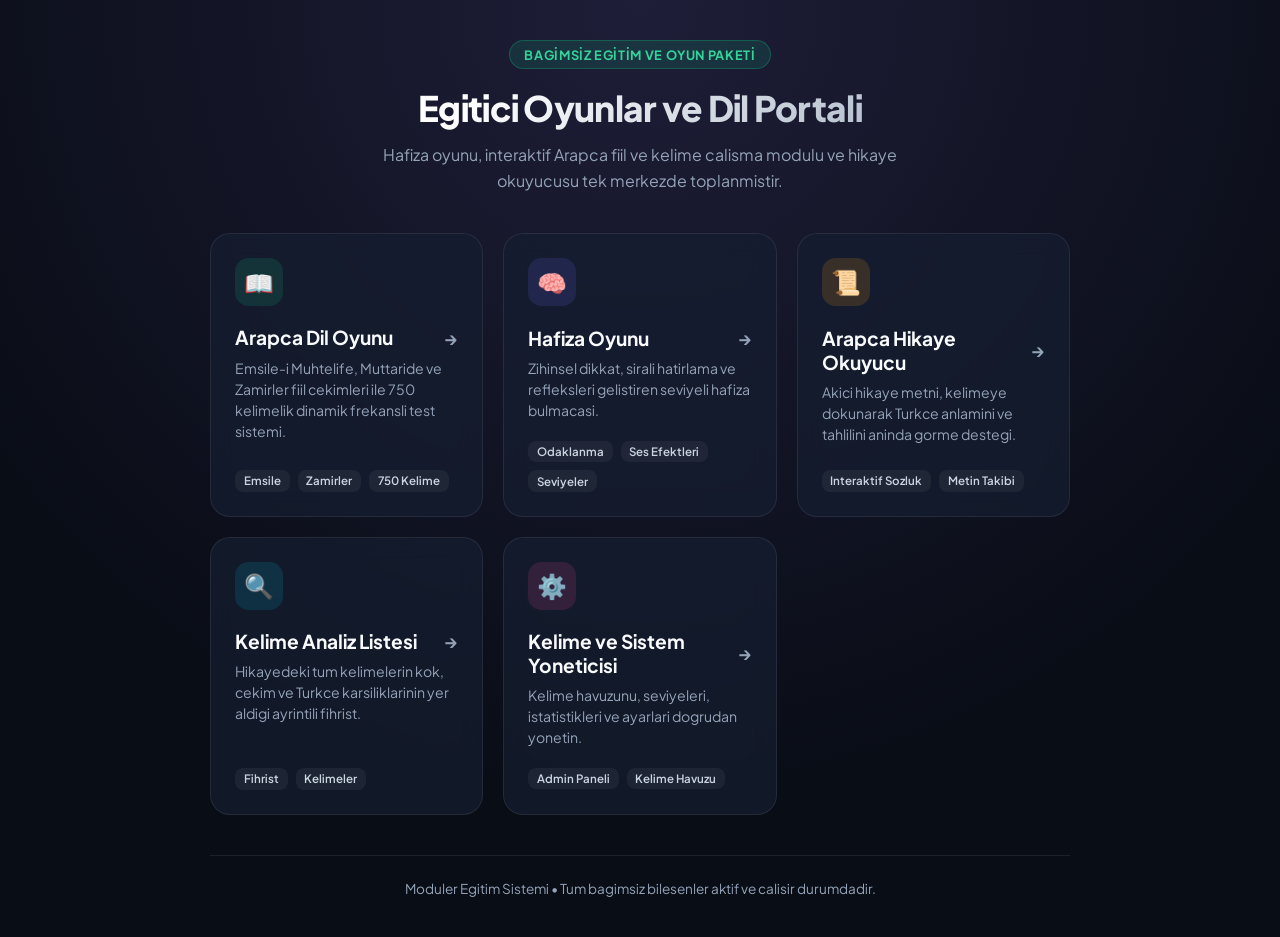
==== index.html @ 0f50e3c6 "Initial commit: Bagimsiz Egitici Oyunlar ve Dil Modulleri Portali (Eski sinirlayici, hatirlatici ve " ====
<!DOCTYPE html>
<html lang="tr">
<head>
  <meta charset="UTF-8">
  <meta name="viewport" content="width=device-width, initial-scale=1.0, maximum-scale=1.0, user-scalable=no">
  <title>Egitici Oyunlar ve Dil Portali</title>
  <link rel="preconnect" href="https://fonts.googleapis.com">
  <link rel="preconnect" href="https://fonts.gstatic.com" crossorigin>
  <link href="https://fonts.googleapis.com/css2?family=Plus+Jakarta+Sans:wght@400;500;600;700;800&family=Amiri:wght@400;700&display=swap" rel="stylesheet">
  <style>
    :root {
      --bg: #090d16;
      --card-bg: rgba(22, 30, 49, 0.7);
      --card-border: rgba(255, 255, 255, 0.08);
      --card-hover: rgba(30, 41, 69, 0.9);
      --text: #f8fafc;
      --text-muted: #94a3b8;
    }
    * { box-sizing: border-box; margin: 0; padding: 0; }
    body {
      background: radial-gradient(circle at 50% 0%, #1e1e38 0%, var(--bg) 70%);
      color: var(--text);
      font-family: 'Plus Jakarta Sans', sans-serif;
      min-height: 100vh;
      display: flex;
      flex-direction: column;
      align-items: center;
      padding: 2.5rem 1.25rem;
    }
    .container {
      width: 100%;
      max-width: 860px;
    }
    header {
      text-align: center;
      margin-bottom: 2.5rem;
    }
    .badge {
      display: inline-block;
      padding: 0.35rem 0.9rem;
      background: rgba(16, 185, 129, 0.15);
      border: 1px solid rgba(16, 185, 129, 0.3);
      color: #34d399;
      font-size: 0.8rem;
      font-weight: 700;
      border-radius: 999px;
      margin-bottom: 1rem;
      letter-spacing: 0.05em;
      text-transform: uppercase;
    }
    h1 {
      font-size: 2.2rem;
      font-weight: 800;
      letter-spacing: -0.02em;
      margin-bottom: 0.75rem;
      background: linear-gradient(135deg, #ffffff 30%, #94a3b8 100%);
      -webkit-background-clip: text;
      -webkit-text-fill-color: transparent;
    }
    p.subtitle {
      color: var(--text-muted);
      font-size: 1rem;
      max-width: 580px;
      margin: 0 auto;
      line-height: 1.6;
    }
    .grid {
      display: grid;
      grid-template-columns: repeat(auto-fit, minmax(260px, 1fr));
      gap: 1.25rem;
      margin-bottom: 2.5rem;
    }
    .card {
      background: var(--card-bg);
      border: 1px solid var(--card-border);
      border-radius: 1.25rem;
      padding: 1.5rem;
      text-decoration: none;
      color: inherit;
      display: flex;
      flex-direction: column;
      transition: all 0.25s cubic-bezier(0.4, 0, 0.2, 1);
      backdrop-filter: blur(12px);
      position: relative;
      overflow: hidden;
    }
    .card:hover {
      background: var(--card-hover);
      border-color: rgba(255, 255, 255, 0.2);
      transform: translateY(-4px);
      box-shadow: 0 16px 32px -8px rgba(0, 0, 0, 0.5);
    }
    .card-icon {
      width: 48px;
      height: 48px;
      border-radius: 0.85rem;
      display: flex;
      align-items: center;
      justify-content: center;
      font-size: 1.5rem;
      margin-bottom: 1.2rem;
    }
    .card-title {
      font-size: 1.2rem;
      font-weight: 700;
      margin-bottom: 0.5rem;
      display: flex;
      align-items: center;
      justify-content: space-between;
    }
    .card-title .arrow {
      font-size: 1.1rem;
      transition: transform 0.2s ease;
      color: var(--text-muted);
    }
    .card:hover .arrow {
      transform: translateX(4px);
      color: var(--text);
    }
    .card-desc {
      color: var(--text-muted);
      font-size: 0.88rem;
      line-height: 1.5;
      margin-bottom: 1.25rem;
      flex-grow: 1;
    }
    .card-tags {
      display: flex;
      gap: 0.5rem;
      flex-wrap: wrap;
    }
    .tag {
      font-size: 0.72rem;
      font-weight: 600;
      padding: 0.2rem 0.55rem;
      border-radius: 0.5rem;
      background: rgba(255, 255, 255, 0.05);
      color: #cbd5e1;
    }
    footer {
      text-align: center;
      color: var(--text-muted);
      font-size: 0.85rem;
      border-top: 1px solid var(--card-border);
      padding-top: 1.5rem;
      width: 100%;
    }
  </style>
</head>
<body>
  <div class="container">
    <header>
      <div class="badge">Bagimsiz Egitim ve Oyun Paketi</div>
      <h1>Egitici Oyunlar ve Dil Portali</h1>
      <p class="subtitle">Hafiza oyunu, interaktif Arapca fiil ve kelime calisma modulu ve hikaye okuyucusu tek merkezde toplanmistir.</p>
    </header>

    <div class="grid">
      <a href="dil_oyunu.html" class="card">
        <div class="card-icon" style="background: rgba(16, 185, 129, 0.15); color: #10b981;">&#128214;</div>
        <div class="card-title">
          Arapca Dil Oyunu
          <span class="arrow">&rarr;</span>
        </div>
        <div class="card-desc">Emsile-i Muhtelife, Muttaride ve Zamirler fiil cekimleri ile 750 kelimelik dinamik frekansli test sistemi.</div>
        <div class="card-tags">
          <span class="tag">Emsile</span>
          <span class="tag">Zamirler</span>
          <span class="tag">750 Kelime</span>
        </div>
      </a>

      <a href="hafiza.html" class="card">
        <div class="card-icon" style="background: rgba(99, 102, 241, 0.15); color: #818cf8;">&#129504;</div>
        <div class="card-title">
          Hafiza Oyunu
          <span class="arrow">&rarr;</span>
        </div>
        <div class="card-desc">Zihinsel dikkat, sirali hatirlama ve refleksleri gelistiren seviyeli hafiza bulmacasi.</div>
        <div class="card-tags">
          <span class="tag">Odaklanma</span>
          <span class="tag">Ses Efektleri</span>
          <span class="tag">Seviyeler</span>
        </div>
      </a>

      <a href="hikaye.html" class="card">
        <div class="card-icon" style="background: rgba(245, 158, 11, 0.15); color: #fbbf24;">&#128220;</div>
        <div class="card-title">
          Arapca Hikaye Okuyucu
          <span class="arrow">&rarr;</span>
        </div>
        <div class="card-desc">Akici hikaye metni, kelimeye dokunarak Turkce anlamini ve tahlilini aninda gorme destegi.</div>
        <div class="card-tags">
          <span class="tag">Interaktif Sozluk</span>
          <span class="tag">Metin Takibi</span>
        </div>
      </a>

      <a href="hikaye_kelimeler.html" class="card">
        <div class="card-icon" style="background: rgba(6, 182, 212, 0.15); color: #22d3ee;">&#128269;</div>
        <div class="card-title">
          Kelime Analiz Listesi
          <span class="arrow">&rarr;</span>
        </div>
        <div class="card-desc">Hikayedeki tum kelimelerin kok, cekim ve Turkce karsiliklarinin yer aldigi ayrintili fihrist.</div>
        <div class="card-tags">
          <span class="tag">Fihrist</span>
          <span class="tag">Kelimeler</span>
        </div>
      </a>

      <a href="dil_oyunu_admin.html" class="card">
        <div class="card-icon" style="background: rgba(236, 72, 153, 0.15); color: #f472b6;">&#9881;&#65039;</div>
        <div class="card-title">
          Kelime ve Sistem Yoneticisi
          <span class="arrow">&rarr;</span>
        </div>
        <div class="card-desc">Kelime havuzunu, seviyeleri, istatistikleri ve ayarlari dogrudan yonetin.</div>
        <div class="card-tags">
          <span class="tag">Admin Paneli</span>
          <span class="tag">Kelime Havuzu</span>
        </div>
      </a>
    </div>

    <footer>
      <p>Moduler Egitim Sistemi &bull; Tum bagimsiz bilesenler aktif ve calisir durumdadir.</p>
    </footer>
  </div>
</body>
</html>
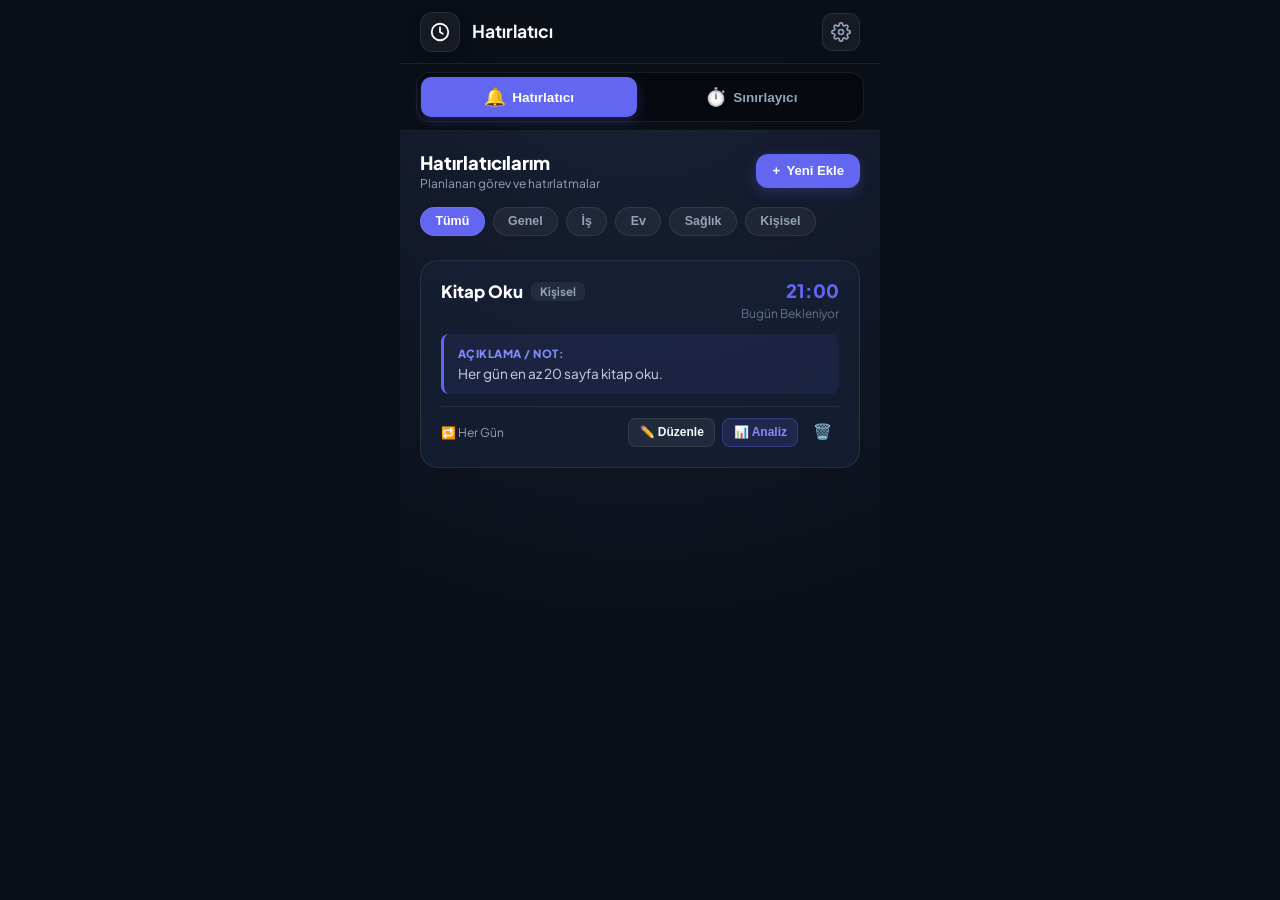
==== commit 82e918e2: "Release 1.22v: Tam calisan Hatirlatici ve Sinirlayici guncellemesi" ====
--- a/index.html
+++ b/index.html
@@ -2,231 +2,109 @@
 <html lang="tr">
 <head>
   <meta charset="UTF-8">
-  <meta name="viewport" content="width=device-width, initial-scale=1.0, maximum-scale=1.0, user-scalable=no">
-  <title>Egitici Oyunlar ve Dil Portali</title>
+  <meta name="viewport" content="width=device-width, initial-scale=1.0, maximum-scale=1.0, user-scalable=no, viewport-fit=cover">
+  <title>Hatırlatıcı</title>
   <link rel="preconnect" href="https://fonts.googleapis.com">
   <link rel="preconnect" href="https://fonts.gstatic.com" crossorigin>
-  <link href="https://fonts.googleapis.com/css2?family=Plus+Jakarta+Sans:wght@400;500;600;700;800&family=Amiri:wght@400;700&display=swap" rel="stylesheet">
-  <style>
-    :root {
-      --bg: #090d16;
-      --card-bg: rgba(22, 30, 49, 0.7);
-      --card-border: rgba(255, 255, 255, 0.08);
-      --card-hover: rgba(30, 41, 69, 0.9);
-      --text: #f8fafc;
-      --text-muted: #94a3b8;
-    }
-    * { box-sizing: border-box; margin: 0; padding: 0; }
-    body {
-      background: radial-gradient(circle at 50% 0%, #1e1e38 0%, var(--bg) 70%);
-      color: var(--text);
-      font-family: 'Plus Jakarta Sans', sans-serif;
-      min-height: 100vh;
-      display: flex;
-      flex-direction: column;
-      align-items: center;
-      padding: 2.5rem 1.25rem;
-    }
-    .container {
-      width: 100%;
-      max-width: 860px;
-    }
-    header {
-      text-align: center;
-      margin-bottom: 2.5rem;
-    }
-    .badge {
-      display: inline-block;
-      padding: 0.35rem 0.9rem;
-      background: rgba(16, 185, 129, 0.15);
-      border: 1px solid rgba(16, 185, 129, 0.3);
-      color: #34d399;
-      font-size: 0.8rem;
-      font-weight: 700;
-      border-radius: 999px;
-      margin-bottom: 1rem;
-      letter-spacing: 0.05em;
-      text-transform: uppercase;
-    }
-    h1 {
-      font-size: 2.2rem;
-      font-weight: 800;
-      letter-spacing: -0.02em;
-      margin-bottom: 0.75rem;
-      background: linear-gradient(135deg, #ffffff 30%, #94a3b8 100%);
-      -webkit-background-clip: text;
-      -webkit-text-fill-color: transparent;
-    }
-    p.subtitle {
-      color: var(--text-muted);
-      font-size: 1rem;
-      max-width: 580px;
-      margin: 0 auto;
-      line-height: 1.6;
-    }
-    .grid {
-      display: grid;
-      grid-template-columns: repeat(auto-fit, minmax(260px, 1fr));
-      gap: 1.25rem;
-      margin-bottom: 2.5rem;
-    }
-    .card {
-      background: var(--card-bg);
-      border: 1px solid var(--card-border);
-      border-radius: 1.25rem;
-      padding: 1.5rem;
-      text-decoration: none;
-      color: inherit;
-      display: flex;
-      flex-direction: column;
-      transition: all 0.25s cubic-bezier(0.4, 0, 0.2, 1);
-      backdrop-filter: blur(12px);
-      position: relative;
-      overflow: hidden;
-    }
-    .card:hover {
-      background: var(--card-hover);
-      border-color: rgba(255, 255, 255, 0.2);
-      transform: translateY(-4px);
-      box-shadow: 0 16px 32px -8px rgba(0, 0, 0, 0.5);
-    }
-    .card-icon {
-      width: 48px;
-      height: 48px;
-      border-radius: 0.85rem;
-      display: flex;
-      align-items: center;
-      justify-content: center;
-      font-size: 1.5rem;
-      margin-bottom: 1.2rem;
-    }
-    .card-title {
-      font-size: 1.2rem;
-      font-weight: 700;
-      margin-bottom: 0.5rem;
-      display: flex;
-      align-items: center;
-      justify-content: space-between;
-    }
-    .card-title .arrow {
-      font-size: 1.1rem;
-      transition: transform 0.2s ease;
-      color: var(--text-muted);
-    }
-    .card:hover .arrow {
-      transform: translateX(4px);
-      color: var(--text);
-    }
-    .card-desc {
-      color: var(--text-muted);
-      font-size: 0.88rem;
-      line-height: 1.5;
-      margin-bottom: 1.25rem;
-      flex-grow: 1;
-    }
-    .card-tags {
-      display: flex;
-      gap: 0.5rem;
-      flex-wrap: wrap;
-    }
-    .tag {
-      font-size: 0.72rem;
-      font-weight: 600;
-      padding: 0.2rem 0.55rem;
-      border-radius: 0.5rem;
-      background: rgba(255, 255, 255, 0.05);
-      color: #cbd5e1;
-    }
-    footer {
-      text-align: center;
-      color: var(--text-muted);
-      font-size: 0.85rem;
-      border-top: 1px solid var(--card-border);
-      padding-top: 1.5rem;
-      width: 100%;
-    }
-  </style>
+  <link href="https://fonts.googleapis.com/css2?family=Plus+Jakarta+Sans:wght@400;500;600;700;800&display=swap" rel="stylesheet">
+  <link rel="stylesheet" href="core/style.css">
 </head>
 <body>
-  <div class="container">
-    <header>
-      <div class="badge">Bagimsiz Egitim ve Oyun Paketi</div>
-      <h1>Egitici Oyunlar ve Dil Portali</h1>
-      <p class="subtitle">Hafiza oyunu, interaktif Arapca fiil ve kelime calisma modulu ve hikaye okuyucusu tek merkezde toplanmistir.</p>
+  <div id="app" class="mobile-viewport">
+    <!-- Üst Mobil Bar (Header) -->
+    <header class="app-header">
+      <div class="header-left">
+        <div class="app-logo" title="Hatırlatıcı">
+          <svg viewBox="0 0 24 24" fill="none" stroke="currentColor" stroke-width="2" stroke-linecap="round" stroke-linejoin="round" class="clock-silhouette">
+            <circle cx="12" cy="12" r="9"></circle>
+            <polyline points="12 7 12 12 15 14"></polyline>
+          </svg>
+        </div>
+        <div class="header-titles">
+          <h1 id="appHeaderTitle">Hatırlatıcı</h1>
+        </div>
+      </div>
+      <div class="header-right">
+        <button id="btnHeaderSettings" class="btn-gear" onclick="window.kernel.openSettings()" title="Ayarlar">
+          <svg viewBox="0 0 24 24" fill="none" stroke="currentColor" stroke-width="2" stroke-linecap="round" stroke-linejoin="round" class="gear-icon">
+            <circle cx="12" cy="12" r="3"></circle>
+            <path d="M19.4 15a1.65 1.65 0 0 0 .33 1.82l.06.06a2 2 0 0 1 0 2.83 2 2 0 0 1-2.83 0l-.06-.06a1.65 1.65 0 0 0-1.82-.33 1.65 1.65 0 0 0-1 1.51V21a2 2 0 0 1-2 2 2 2 0 0 1-2-2v-.09A1.65 1.65 0 0 0 9 19.4a1.65 1.65 0 0 0-1.82.33l-.06.06a2 2 0 0 1-2.83 0 2 2 0 0 1 0-2.83l.06-.06a1.65 1.65 0 0 0 .33-1.82 1.65 1.65 0 0 0-1.51-1H3a2 2 0 0 1-2-2 2 2 0 0 1 2-2h.09A1.65 1.65 0 0 0 4.6 9a1.65 1.65 0 0 0-.33-1.82l-.06-.06a2 2 0 0 1 0-2.83 2 2 0 0 1 2.83 0l.06.06a1.65 1.65 0 0 0 1.82.33H9a1.65 1.65 0 0 0 1-1.51V3a2 2 0 0 1 2-2 2 2 0 0 1 2 2v.09a1.65 1.65 0 0 0 1 1.51 1.65 1.65 0 0 0 1.82-.33l.06-.06a2 2 0 0 1 2.83 0 2 2 0 0 1 0 2.83l-.06.06a1.65 1.65 0 0 0-.33 1.82V9a1.65 1.65 0 0 0 1.51 1H21a2 2 0 0 1 2 2 2 2 0 0 1-2 2h-.09a1.65 1.65 0 0 0-1.51 1z"></path>
+          </svg>
+        </button>
+      </div>
     </header>
 
-    <div class="grid">
-      <a href="dil_oyunu.html" class="card">
-        <div class="card-icon" style="background: rgba(16, 185, 129, 0.15); color: #10b981;">&#128214;</div>
-        <div class="card-title">
-          Arapca Dil Oyunu
-          <span class="arrow">&rarr;</span>
+    <!-- Üst Menü Sekmeleri (Yukarı Taşındı) -->
+    <nav class="app-top-nav">
+      <div id="navItemsContainer" class="top-nav-wrapper">
+        <!-- Menü isimleri burada yer alır -->
+      </div>
+    </nav>
+
+    <!-- Dinamik Modül Görüntüleme Alanı -->
+    <main id="moduleContainer" class="module-container">
+      <!-- Modüller buraya izole olarak yüklenir -->
+    </main>
+
+    <!-- Ayarlar Ekranı (Şimdilik Boş ve Sade) -->
+    <section id="settingsView" class="settings-modal" style="display: none;">
+      <div class="settings-header">
+        <button class="btn-back" onclick="window.kernel.closeSettings()">←</button>
+        <h2>Ayarlar</h2>
+        <div style="width: 32px;"></div>
+      </div>
+      <div class="settings-content">
+        <!-- Ayarlar Listesi -->
+        <div id="settingsMainList">
+          <div class="settings-item" onclick="window.kernel.openProfile()">
+            <div class="settings-item-left">
+              <span class="settings-item-icon">👤</span>
+              <div>
+                <div class="settings-item-title">Profil</div>
+                <div id="profileUsernameDisplay" class="settings-item-subtitle">Kullanıcı adı belirlenmedi</div>
+              </div>
+            </div>
+            <span class="settings-item-arrow">→</span>
+          </div>
+          <div class="settings-item" onclick="if(window.AndroidBridge)window.AndroidBridge.openAccessibilitySettings()">
+            <div class="settings-item-left">
+              <span class="settings-item-icon">🛡️</span>
+              <div>
+                <div class="settings-item-title">Erişilebilirlik İzni</div>
+                <div class="settings-item-subtitle">Süre bitiminde uygulamayı kapatma yetkisi</div>
+              </div>
+            </div>
+            <span class="settings-item-arrow">→</span>
+          </div>
         </div>
-        <div class="card-desc">Emsile-i Muhtelife, Muttaride ve Zamirler fiil cekimleri ile 750 kelimelik dinamik frekansli test sistemi.</div>
-        <div class="card-tags">
-          <span class="tag">Emsile</span>
-          <span class="tag">Zamirler</span>
-          <span class="tag">750 Kelime</span>
+
+        <!-- Profil Düzenleme Alt Ekranı -->
+        <div id="profileSubView" style="display: none; flex-direction: column; gap: 1rem;">
+          <div class="card-panel" style="margin-bottom: 0;">
+            <label style="display: block; font-size: 0.82rem; font-weight: 700; color: var(--text-secondary); margin-bottom: 0.6rem;">
+              Kullanıcı Adı
+            </label>
+            <input type="text" id="usernameInput" placeholder="Kullanıcı adınızı girin..."
+              style="width: 100%; padding: 0.8rem 1rem; border-radius: 12px; background: rgba(0,0,0,0.3); border: 1px solid var(--border-card); color: #fff; font-size: 0.95rem; outline: none; margin-bottom: 1rem;">
+            <div style="display: flex; gap: 0.5rem;">
+              <button onclick="window.kernel.closeProfile()" 
+                style="flex: 1; background: rgba(255,255,255,0.06); border: 1px solid var(--border-card); color: var(--text-secondary); padding: 0.75rem; border-radius: 12px; font-weight: 600; cursor: pointer;">
+                İptal
+              </button>
+              <button onclick="window.kernel.saveUsername()" 
+                style="flex: 1; background: var(--accent-primary); border: none; color: #fff; padding: 0.75rem; border-radius: 12px; font-weight: 700; cursor: pointer;">
+                Kaydet
+              </button>
+            </div>
+          </div>
         </div>
-      </a>
+      </div>
+    </section>
+  </div>
 
-      <a href="hafiza.html" class="card">
-        <div class="card-icon" style="background: rgba(99, 102, 241, 0.15); color: #818cf8;">&#129504;</div>
-        <div class="card-title">
-          Hafiza Oyunu
-          <span class="arrow">&rarr;</span>
-        </div>
-        <div class="card-desc">Zihinsel dikkat, sirali hatirlama ve refleksleri gelistiren seviyeli hafiza bulmacasi.</div>
-        <div class="card-tags">
-          <span class="tag">Odaklanma</span>
-          <span class="tag">Ses Efektleri</span>
-          <span class="tag">Seviyeler</span>
-        </div>
-      </a>
-
-      <a href="hikaye.html" class="card">
-        <div class="card-icon" style="background: rgba(245, 158, 11, 0.15); color: #fbbf24;">&#128220;</div>
-        <div class="card-title">
-          Arapca Hikaye Okuyucu
-          <span class="arrow">&rarr;</span>
-        </div>
-        <div class="card-desc">Akici hikaye metni, kelimeye dokunarak Turkce anlamini ve tahlilini aninda gorme destegi.</div>
-        <div class="card-tags">
-          <span class="tag">Interaktif Sozluk</span>
-          <span class="tag">Metin Takibi</span>
-        </div>
-      </a>
-
-      <a href="hikaye_kelimeler.html" class="card">
-        <div class="card-icon" style="background: rgba(6, 182, 212, 0.15); color: #22d3ee;">&#128269;</div>
-        <div class="card-title">
-          Kelime Analiz Listesi
-          <span class="arrow">&rarr;</span>
-        </div>
-        <div class="card-desc">Hikayedeki tum kelimelerin kok, cekim ve Turkce karsiliklarinin yer aldigi ayrintili fihrist.</div>
-        <div class="card-tags">
-          <span class="tag">Fihrist</span>
-          <span class="tag">Kelimeler</span>
-        </div>
-      </a>
-
-      <a href="dil_oyunu_admin.html" class="card">
-        <div class="card-icon" style="background: rgba(236, 72, 153, 0.15); color: #f472b6;">&#9881;&#65039;</div>
-        <div class="card-title">
-          Kelime ve Sistem Yoneticisi
-          <span class="arrow">&rarr;</span>
-        </div>
-        <div class="card-desc">Kelime havuzunu, seviyeleri, istatistikleri ve ayarlari dogrudan yonetin.</div>
-        <div class="card-tags">
-          <span class="tag">Admin Paneli</span>
-          <span class="tag">Kelime Havuzu</span>
-        </div>
-      </a>
-    </div>
-
-    <footer>
-      <p>Moduler Egitim Sistemi &bull; Tum bagimsiz bilesenler aktif ve calisir durumdadir.</p>
-    </footer>
-  </div>
+  <!-- Çekirdek Sistem ve Modüller (Doğrudan Sıralı Yükleme) -->
+  <script src="core/kernel.js"></script>
+  <script src="modules/hatirlatici/index.js"></script>
+  <script src="modules/sinirlayici/index.js"></script>
 </body>
-</html>+</html>
--- a/core/style.css
+++ b/core/style.css
@@ -0,0 +1,389 @@
+:root {
+  --bg-primary: #0a0e17;
+  --bg-secondary: #131b2e;
+  --bg-card: rgba(23, 32, 54, 0.75);
+  --border-card: rgba(255, 255, 255, 0.08);
+  --border-focus: rgba(99, 102, 241, 0.4);
+  --text-primary: #f8fafc;
+  --text-secondary: #94a3b8;
+  --text-muted: #64748b;
+  --accent-primary: #6366f1;
+  --accent-glow: rgba(99, 102, 241, 0.25);
+  --accent-success: #10b981;
+  --accent-danger: #ef4444;
+  --nav-height: 68px;
+  --header-height: 64px;
+}
+
+* {
+  box-sizing: border-box;
+  margin: 0;
+  padding: 0;
+  -webkit-tap-highlight-color: transparent;
+  user-select: none;
+  touch-action: manipulation;
+}
+
+input, textarea, select {
+  user-select: text !important;
+  -webkit-user-select: text !important;
+  touch-action: auto;
+}
+
+button {
+  touch-action: manipulation;
+  cursor: pointer;
+}
+
+button:active, .card-panel:active, .nav-item-btn:active {
+  opacity: 0.9;
+}
+
+body {
+  background-color: var(--bg-primary);
+  color: var(--text-primary);
+  font-family: 'Plus Jakarta Sans', system-ui, -apple-system, sans-serif;
+  height: 100vh;
+  width: 100vw;
+  overflow: hidden;
+  display: flex;
+  justify-content: center;
+}
+
+.mobile-viewport {
+  width: 100%;
+  max-width: 480px;
+  height: 100%;
+  display: flex;
+  flex-direction: column;
+  position: relative;
+  background: radial-gradient(circle at 50% 0%, #1a233a 0%, var(--bg-primary) 70%);
+  overflow: hidden;
+  transform: translateZ(0);
+  -webkit-transform: translateZ(0);
+}
+
+/* Header */
+.app-header {
+  height: var(--header-height);
+  padding: 0 1.25rem;
+  display: flex;
+  align-items: center;
+  justify-content: space-between;
+  border-bottom: 1px solid var(--border-card);
+  background: rgba(10, 14, 23, 0.95);
+  z-index: 10;
+}
+
+.header-left {
+  display: flex;
+  align-items: center;
+  gap: 0.75rem;
+}
+
+.app-logo {
+  width: 40px;
+  height: 40px;
+  background: rgba(255, 255, 255, 0.05);
+  border: 1px solid var(--border-card);
+  border-radius: 12px;
+  display: flex;
+  align-items: center;
+  justify-content: center;
+  box-shadow: 0 4px 12px rgba(0, 0, 0, 0.2);
+}
+
+.clock-silhouette {
+  width: 22px;
+  height: 22px;
+  color: var(--text-primary);
+}
+
+.btn-gear {
+  background: rgba(255, 255, 255, 0.05);
+  border: 1px solid var(--border-card);
+  color: var(--text-secondary);
+  width: 38px;
+  height: 38px;
+  border-radius: 10px;
+  display: flex;
+  align-items: center;
+  justify-content: center;
+  cursor: pointer;
+  transition: all 0.2s ease;
+}
+
+.btn-gear:hover {
+  background: rgba(255, 255, 255, 0.1);
+  color: var(--text-primary);
+}
+
+.gear-icon {
+  width: 20px;
+  height: 20px;
+}
+
+/* Ayarlar Görünümü */
+.settings-modal {
+  position: absolute;
+  inset: 0;
+  background: var(--bg-primary);
+  z-index: 50;
+  display: flex;
+  flex-direction: column;
+  animation: slideIn 0.25s cubic-bezier(0.16, 1, 0.3, 1) forwards;
+}
+
+@keyframes slideIn {
+  from { transform: translateX(100%); }
+  to { transform: translateX(0); }
+}
+
+.settings-header {
+  height: var(--header-height);
+  padding: 0 1.25rem;
+  display: flex;
+  align-items: center;
+  justify-content: space-between;
+  border-bottom: 1px solid var(--border-card);
+}
+
+.settings-header h2 {
+  font-size: 1.1rem;
+  font-weight: 700;
+}
+
+.btn-back {
+  background: none;
+  border: none;
+  color: var(--text-primary);
+  font-size: 1.4rem;
+  cursor: pointer;
+  padding: 0.25rem 0.5rem;
+  border-radius: 8px;
+}
+
+.settings-content {
+  flex: 1;
+  padding: 1.25rem;
+  overflow-y: auto;
+}
+
+.settings-item {
+  display: flex;
+  align-items: center;
+  justify-content: space-between;
+  background: var(--bg-card);
+  border: 1px solid var(--border-card);
+  border-radius: 16px;
+  padding: 1rem 1.2rem;
+  cursor: pointer;
+  transition: all 0.2s ease;
+}
+
+.settings-item:hover {
+  background: rgba(255, 255, 255, 0.05);
+  border-color: rgba(255, 255, 255, 0.15);
+}
+
+.settings-item-left {
+  display: flex;
+  align-items: center;
+  gap: 0.9rem;
+}
+
+.settings-item-icon {
+  font-size: 1.4rem;
+}
+
+.settings-item-title {
+  font-size: 0.95rem;
+  font-weight: 700;
+  color: var(--text-primary);
+}
+
+.settings-item-subtitle {
+  font-size: 0.78rem;
+  color: var(--text-secondary);
+  margin-top: 0.1rem;
+}
+
+.settings-item-arrow {
+  color: var(--text-muted);
+  font-size: 1.1rem;
+}
+
+.header-titles h1 {
+  font-size: 1.1rem;
+  font-weight: 700;
+  line-height: 1.2;
+}
+
+.header-subtitle {
+  font-size: 0.75rem;
+  color: var(--text-secondary);
+}
+
+.status-pill {
+  font-size: 0.72rem;
+  font-weight: 600;
+  padding: 0.25rem 0.65rem;
+  border-radius: 999px;
+  background: rgba(16, 185, 129, 0.15);
+  color: var(--accent-success);
+  border: 1px solid rgba(16, 185, 129, 0.3);
+}
+
+/* Modül Konteyneri */
+.module-container {
+  flex: 1;
+  overflow-y: auto;
+  overflow-x: hidden;
+  padding: 1.25rem;
+  position: relative;
+  -webkit-overflow-scrolling: touch;
+}
+
+.module-view {
+  display: none;
+  animation: fadeIn 0.2s ease-out forwards;
+}
+
+.module-view.active {
+  display: block;
+}
+
+@keyframes fadeIn {
+  from { opacity: 0; }
+  to { opacity: 1; }
+}
+
+.hatirlatici-fullscreen-view {
+  position: absolute;
+  inset: 0;
+  background: var(--bg-primary);
+  z-index: 70;
+  display: flex;
+  flex-direction: column;
+  animation: slideIn 0.2s cubic-bezier(0.16, 1, 0.3, 1) forwards;
+}
+
+/* İzole Hata Kartı (Error Boundary UI) */
+.module-error-boundary {
+  background: rgba(239, 68, 68, 0.1);
+  border: 1px solid rgba(239, 68, 68, 0.3);
+  border-radius: 16px;
+  padding: 1.5rem;
+  text-align: center;
+  margin-top: 2rem;
+}
+
+.error-icon {
+  font-size: 2.5rem;
+  margin-bottom: 0.75rem;
+}
+
+.error-title {
+  font-size: 1.1rem;
+  font-weight: 700;
+  color: #fca5a5;
+  margin-bottom: 0.5rem;
+}
+
+.error-desc {
+  font-size: 0.85rem;
+  color: #cbd5e1;
+  line-height: 1.5;
+  margin-bottom: 1rem;
+}
+
+.error-details {
+  background: rgba(0, 0, 0, 0.3);
+  padding: 0.6rem;
+  border-radius: 8px;
+  font-family: monospace;
+  font-size: 0.75rem;
+  color: #f87171;
+  margin-bottom: 1.25rem;
+  word-break: break-word;
+}
+
+.btn-retry {
+  background: rgba(255, 255, 255, 0.1);
+  border: 1px solid rgba(255, 255, 255, 0.2);
+  color: var(--text-primary);
+  padding: 0.6rem 1.25rem;
+  border-radius: 10px;
+  font-size: 0.85rem;
+  font-weight: 600;
+  cursor: pointer;
+  transition: all 0.2s ease;
+}
+
+.btn-retry:hover {
+  background: rgba(255, 255, 255, 0.2);
+}
+
+/* Üst Navigasyon Sekmeleri */
+.app-top-nav {
+  padding: 0.5rem 1rem;
+  background: rgba(10, 14, 23, 0.95);
+  border-bottom: 1px solid var(--border-card);
+  z-index: 10;
+}
+
+.top-nav-wrapper {
+  display: flex;
+  gap: 0.4rem;
+  background: rgba(0, 0, 0, 0.3);
+  padding: 0.25rem;
+  border-radius: 14px;
+  border: 1px solid var(--border-card);
+}
+
+.nav-item-btn {
+  flex: 1;
+  display: flex;
+  align-items: center;
+  justify-content: center;
+  gap: 0.4rem;
+  padding: 0.6rem 0.5rem;
+  border-radius: 10px;
+  border: none;
+  background: transparent;
+  color: var(--text-secondary);
+  font-size: 0.85rem;
+  font-weight: 700;
+  cursor: pointer;
+  transition: all 0.2s ease;
+}
+
+.nav-item-btn .nav-icon {
+  font-size: 1.1rem;
+}
+
+.nav-item-btn.active {
+  background: var(--accent-primary);
+  color: #fff;
+  box-shadow: 0 4px 12px var(--accent-glow);
+}
+
+/* Modül Konteyneri */
+.module-container {
+  flex: 1;
+  overflow-y: auto;
+  overflow-x: hidden;
+  padding: 1rem 1.25rem 3rem 1.25rem;
+  position: relative;
+  -webkit-overflow-scrolling: touch;
+}
+
+/* Modül Kartı Standartları */
+.card-panel {
+  background: var(--bg-card);
+  border: 1px solid var(--border-card);
+  border-radius: 18px;
+  padding: 1.25rem;
+  margin-bottom: 1rem;
+  contain: content;
+}
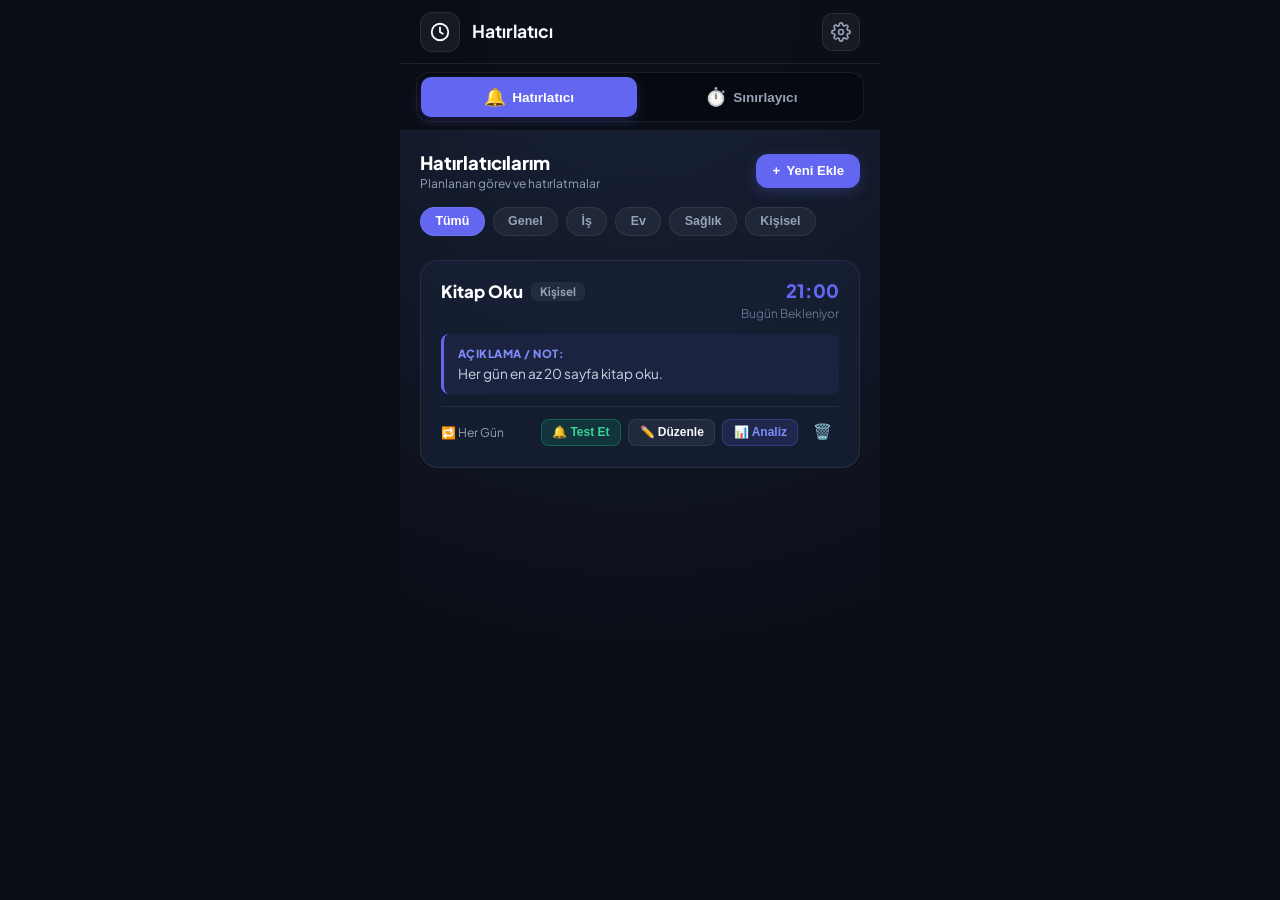
==== commit 92e22860: "Release 1.23v: Tam calisan Hatirlatici ve Sinirlayici guncellemesi" ====
--- a/index.html
+++ b/index.html
@@ -24,7 +24,10 @@
           <h1 id="appHeaderTitle">Hatırlatıcı</h1>
         </div>
       </div>
-      <div class="header-right">
+      <div class="header-right" style="display: flex; align-items: center; gap: 0.5rem;">
+        <button id="btnHeaderPermAlert" onclick="window.__openAccessibilitySettings()" style="display: none; background: rgba(239, 68, 68, 0.2); border: 1px solid rgba(239, 68, 68, 0.5); color: #fca5a5; padding: 0.35rem 0.65rem; border-radius: 999px; font-size: 0.72rem; font-weight: 800; cursor: pointer;">
+          ⚠️ İzin Ver
+        </button>
         <button id="btnHeaderSettings" class="btn-gear" onclick="window.kernel.openSettings()" title="Ayarlar">
           <svg viewBox="0 0 24 24" fill="none" stroke="currentColor" stroke-width="2" stroke-linecap="round" stroke-linejoin="round" class="gear-icon">
             <circle cx="12" cy="12" r="3"></circle>
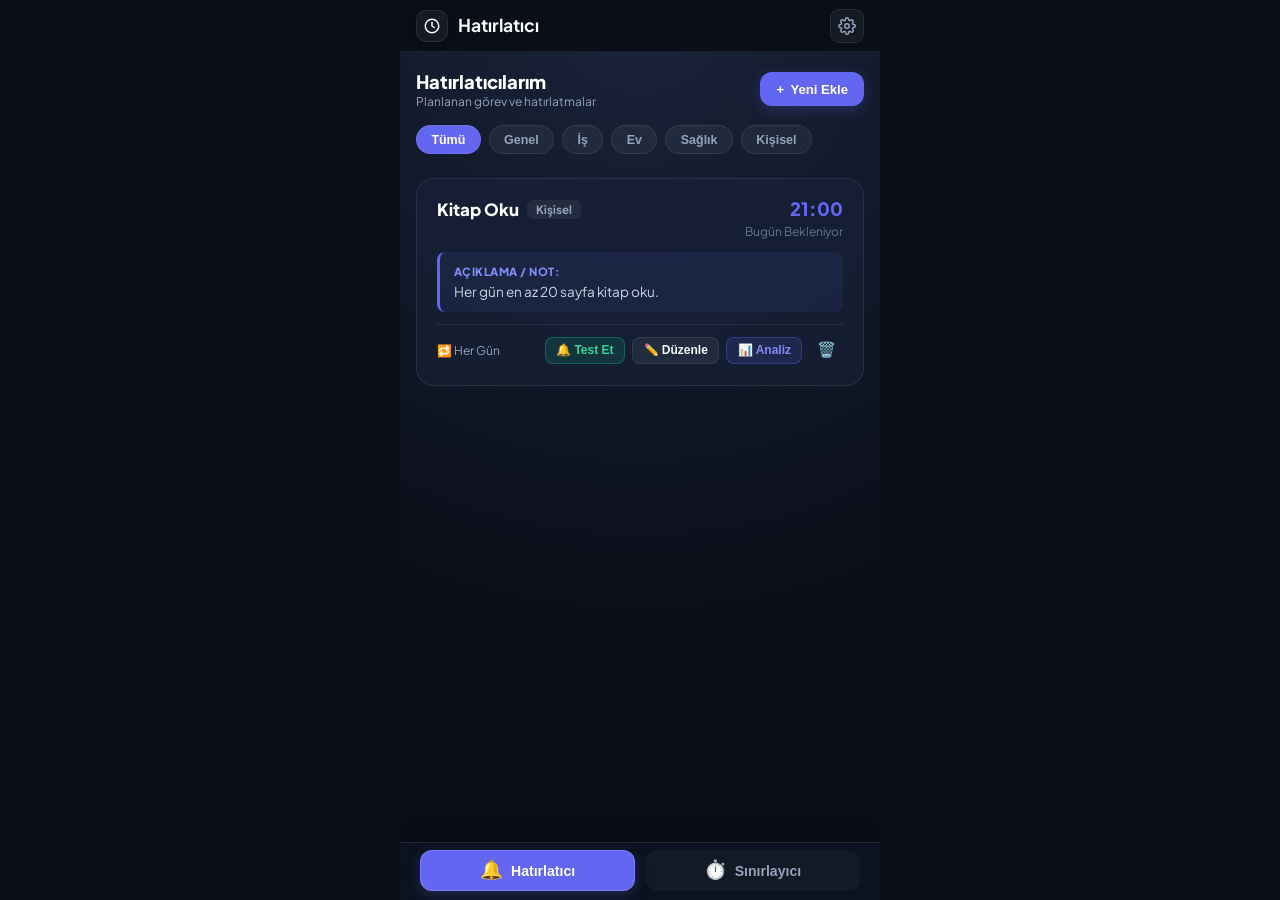
==== commit 9bc458ce: "Release 1.32v: Tam calisan Hatirlatici ve Sinirlayici guncellemesi" ====
--- a/index.html
+++ b/index.html
@@ -37,17 +37,17 @@
       </div>
     </header>
 
-    <!-- Üst Menü Sekmeleri (Yukarı Taşındı) -->
-    <nav class="app-top-nav">
-      <div id="navItemsContainer" class="top-nav-wrapper">
+    <!-- Dinamik Modül Görüntüleme Alanı (Genişletilmiş Sayfa) -->
+    <main id="moduleContainer" class="module-container">
+      <!-- Modüller buraya izole olarak yüklenir -->
+    </main>
+
+    <!-- Alt Menü Sekmeleri (Mobil Standart Alt Navigasyon Barı) -->
+    <nav class="app-bottom-nav">
+      <div id="navItemsContainer" class="bottom-nav-wrapper">
         <!-- Menü isimleri burada yer alır -->
       </div>
     </nav>
-
-    <!-- Dinamik Modül Görüntüleme Alanı -->
-    <main id="moduleContainer" class="module-container">
-      <!-- Modüller buraya izole olarak yüklenir -->
-    </main>
 
     <!-- Ayarlar Ekranı (Şimdilik Boş ve Sade) -->
     <section id="settingsView" class="settings-modal" style="display: none;">
--- a/core/style.css
+++ b/core/style.css
@@ -11,8 +11,8 @@
   --accent-glow: rgba(99, 102, 241, 0.25);
   --accent-success: #10b981;
   --accent-danger: #ef4444;
-  --nav-height: 68px;
-  --header-height: 64px;
+  --nav-height: 58px;
+  --header-height: 52px;
 }
 
 * {
@@ -63,39 +63,42 @@
   -webkit-transform: translateZ(0);
 }
 
-/* Header */
+/* Header: Kompakt, 52px, Sayfayı Kaplamayan Akıcı Tasarım */
 .app-header {
   height: var(--header-height);
-  padding: 0 1.25rem;
+  flex-shrink: 0;
+  padding: 0 1rem;
   display: flex;
   align-items: center;
   justify-content: space-between;
   border-bottom: 1px solid var(--border-card);
   background: rgba(10, 14, 23, 0.95);
-  z-index: 10;
+  backdrop-filter: blur(12px);
+  -webkit-backdrop-filter: blur(12px);
+  z-index: 20;
 }
 
 .header-left {
   display: flex;
   align-items: center;
-  gap: 0.75rem;
+  gap: 0.65rem;
 }
 
 .app-logo {
-  width: 40px;
-  height: 40px;
+  width: 32px;
+  height: 32px;
   background: rgba(255, 255, 255, 0.05);
   border: 1px solid var(--border-card);
-  border-radius: 12px;
+  border-radius: 10px;
   display: flex;
   align-items: center;
   justify-content: center;
-  box-shadow: 0 4px 12px rgba(0, 0, 0, 0.2);
+  box-shadow: 0 2px 8px rgba(0, 0, 0, 0.2);
 }
 
 .clock-silhouette {
-  width: 22px;
-  height: 22px;
+  width: 18px;
+  height: 18px;
   color: var(--text-primary);
 }
 
@@ -103,9 +106,9 @@
   background: rgba(255, 255, 255, 0.05);
   border: 1px solid var(--border-card);
   color: var(--text-secondary);
-  width: 38px;
-  height: 38px;
-  border-radius: 10px;
+  width: 34px;
+  height: 34px;
+  border-radius: 9px;
   display: flex;
   align-items: center;
   justify-content: center;
@@ -119,8 +122,8 @@
 }
 
 .gear-icon {
-  width: 20px;
-  height: 20px;
+  width: 18px;
+  height: 18px;
 }
 
 /* Ayarlar Görünümü */
@@ -324,21 +327,23 @@
   background: rgba(255, 255, 255, 0.2);
 }
 
-/* Üst Navigasyon Sekmeleri */
-.app-top-nav {
-  padding: 0.5rem 1rem;
-  background: rgba(10, 14, 23, 0.95);
-  border-bottom: 1px solid var(--border-card);
-  z-index: 10;
-}
-
-.top-nav-wrapper {
-  display: flex;
-  gap: 0.4rem;
-  background: rgba(0, 0, 0, 0.3);
-  padding: 0.25rem;
-  border-radius: 14px;
-  border: 1px solid var(--border-card);
+/* Alt Navigasyon Sekmeleri (Mobil Standartı, Sayfayı Kaplamaz) */
+.app-bottom-nav, .app-top-nav {
+  flex-shrink: 0;
+  background: rgba(13, 19, 33, 0.96);
+  backdrop-filter: blur(16px);
+  -webkit-backdrop-filter: blur(16px);
+  border-top: 1px solid var(--border-card);
+  padding: 0.45rem 1rem max(0.55rem, env(safe-area-inset-bottom)) 1rem;
+  z-index: 30;
+  box-shadow: 0 -4px 20px rgba(0, 0, 0, 0.45);
+}
+
+.bottom-nav-wrapper, .top-nav-wrapper {
+  display: flex;
+  gap: 0.6rem;
+  max-width: 440px;
+  margin: 0 auto;
 }
 
 .nav-item-btn {
@@ -346,34 +351,41 @@
   display: flex;
   align-items: center;
   justify-content: center;
-  gap: 0.4rem;
-  padding: 0.6rem 0.5rem;
-  border-radius: 10px;
-  border: none;
-  background: transparent;
+  gap: 0.5rem;
+  padding: 0.65rem 0.6rem;
+  border-radius: 12px;
+  border: 1px solid transparent;
+  background: rgba(255, 255, 255, 0.03);
   color: var(--text-secondary);
-  font-size: 0.85rem;
+  font-size: 0.88rem;
   font-weight: 700;
   cursor: pointer;
-  transition: all 0.2s ease;
+  transition: all 0.2s cubic-bezier(0.16, 1, 0.3, 1);
 }
 
 .nav-item-btn .nav-icon {
-  font-size: 1.1rem;
+  font-size: 1.15rem;
+  line-height: 1;
+}
+
+.nav-item-btn:hover {
+  background: rgba(255, 255, 255, 0.07);
+  color: var(--text-primary);
 }
 
 .nav-item-btn.active {
   background: var(--accent-primary);
-  color: #fff;
-  box-shadow: 0 4px 12px var(--accent-glow);
-}
-
-/* Modül Konteyneri */
+  color: #ffffff;
+  border-color: rgba(255, 255, 255, 0.15);
+  box-shadow: 0 4px 14px var(--accent-glow);
+}
+
+/* Modül Konteyneri: Genişletilmiş Tam Ekran */
 .module-container {
   flex: 1;
   overflow-y: auto;
   overflow-x: hidden;
-  padding: 1rem 1.25rem 3rem 1.25rem;
+  padding: 0.85rem 1rem 5.5rem 1rem;
   position: relative;
   -webkit-overflow-scrolling: touch;
 }
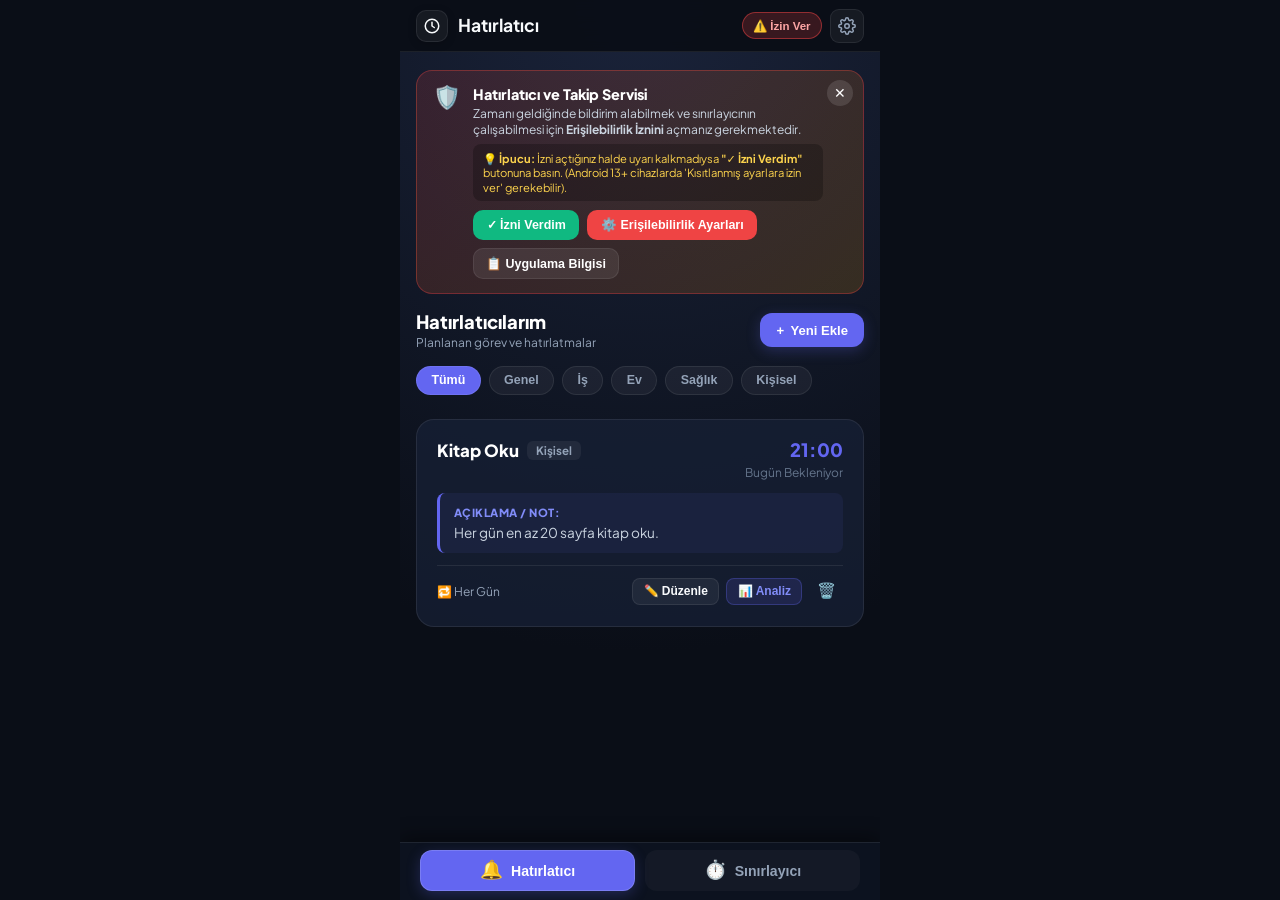
==== commit 9afe96b5: "Release 1.40v: Tam calisan Hatirlatici ve Sinirlayici guncellemesi" ====
--- a/index.html
+++ b/index.html
@@ -69,12 +69,25 @@
             </div>
             <span class="settings-item-arrow">→</span>
           </div>
-          <div class="settings-item" onclick="if(window.AndroidBridge)window.AndroidBridge.openAccessibilitySettings()">
+          <div class="settings-item" onclick="window.__openAccessibilitySettings()">
             <div class="settings-item-left">
               <span class="settings-item-icon">🛡️</span>
               <div>
                 <div class="settings-item-title">Erişilebilirlik İzni</div>
-                <div class="settings-item-subtitle">Süre bitiminde uygulamayı kapatma yetkisi</div>
+                <div class="settings-item-subtitle">Süre bitiminde uygulamayı kapatma ve takip yetkisi</div>
+              </div>
+            </div>
+            <div style="display: flex; align-items: center; gap: 0.3rem;">
+              <span id="settingsAccessibilityStatus" style="font-size: 0.78rem;"></span>
+              <span class="settings-item-arrow">→</span>
+            </div>
+          </div>
+          <div class="settings-item" onclick="window.__openAppDetailSettings()">
+            <div class="settings-item-left">
+              <span class="settings-item-icon">📋</span>
+              <div>
+                <div class="settings-item-title">Uygulama Bilgisi & İzinler</div>
+                <div class="settings-item-subtitle">Android 13+ kısıtlanmış ayarlar ve bildirim izinleri</div>
               </div>
             </div>
             <span class="settings-item-arrow">→</span>
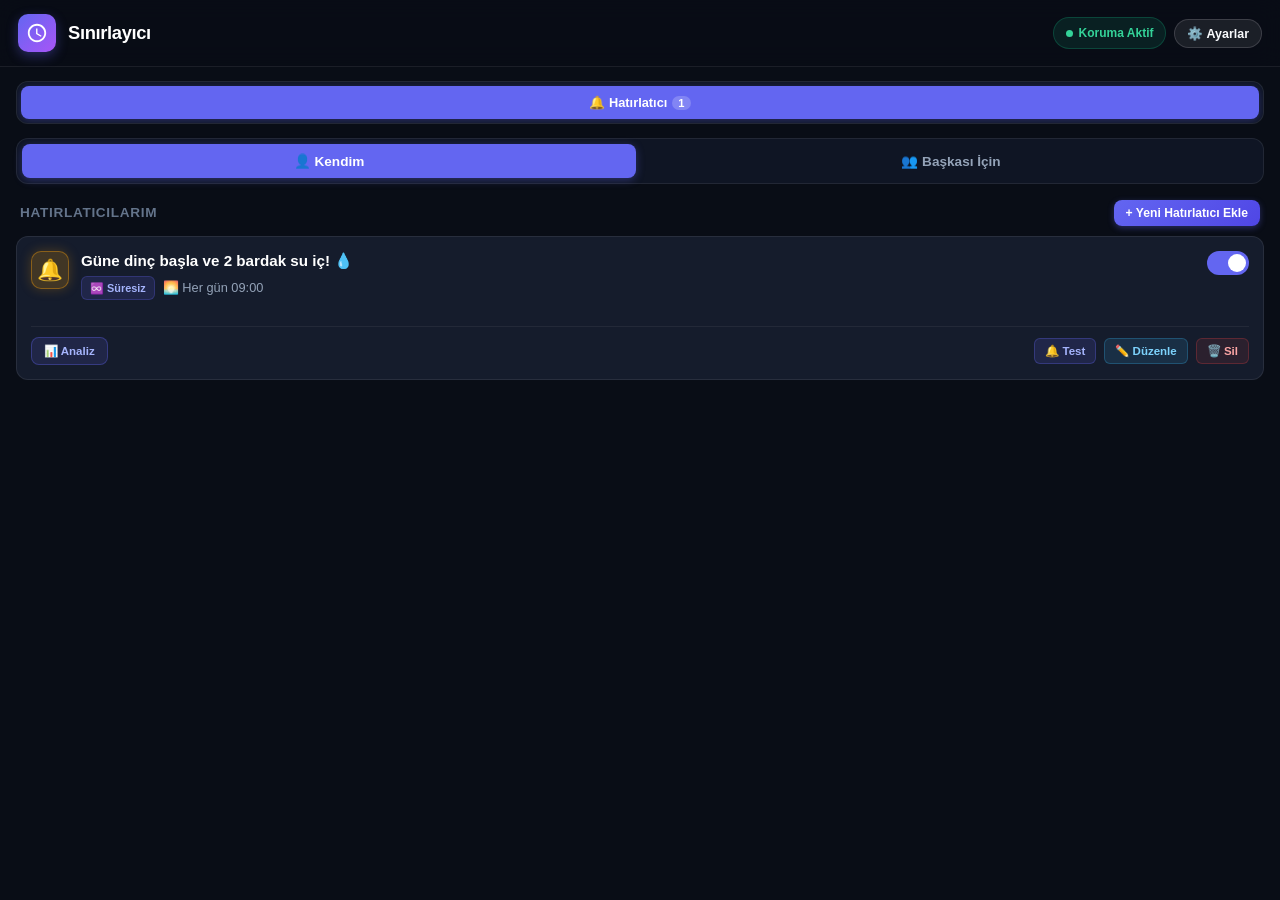
==== commit 742b670a: "Release 3.35: Orijinal stabil cekirdek (Hatirlatici, Pomodoro, Sinirlayici) restore edildi; ekstra m" ====
--- a/index.html
+++ b/index.html
@@ -3,124 +3,1134 @@
 <head>
   <meta charset="UTF-8">
   <meta name="viewport" content="width=device-width, initial-scale=1.0, maximum-scale=1.0, user-scalable=no, viewport-fit=cover">
-  <title>Hatırlatıcı</title>
-  <link rel="preconnect" href="https://fonts.googleapis.com">
-  <link rel="preconnect" href="https://fonts.gstatic.com" crossorigin>
-  <link href="https://fonts.googleapis.com/css2?family=Plus+Jakarta+Sans:wght@400;500;600;700;800&display=swap" rel="stylesheet">
-  <link rel="stylesheet" href="core/style.css">
+  <title>Sınırlayıcı</title>
+  <link rel="stylesheet" href="style.css">
 </head>
 <body>
-  <div id="app" class="mobile-viewport">
-    <!-- Üst Mobil Bar (Header) -->
-    <header class="app-header">
-      <div class="header-left">
-        <div class="app-logo" title="Hatırlatıcı">
-          <svg viewBox="0 0 24 24" fill="none" stroke="currentColor" stroke-width="2" stroke-linecap="round" stroke-linejoin="round" class="clock-silhouette">
-            <circle cx="12" cy="12" r="9"></circle>
-            <polyline points="12 7 12 12 15 14"></polyline>
+
+  <!-- Ekranda Yukarıdan Aşağı Kayan Bildirim (Heads-Up Dropdown Notification) -->
+  <div id="headsUpNotificationBanner" class="heads-up-banner" style="display: none;">
+    <div class="heads-up-card">
+      <div class="heads-up-top">
+        <div class="heads-up-brand">
+          <span class="heads-up-icon">🔔</span>
+          <span class="heads-up-app-title">Sınırlayıcı Hatırlatıcı</span>
+        </div>
+        <button class="heads-up-close" onclick="closeHeadsUpBanner()">✕</button>
+      </div>
+      <div class="heads-up-body">
+        <h4 id="headsUpTitle" class="heads-up-msg">Hatırlatıcı Mesajı</h4>
+        <p id="headsUpSub" class="heads-up-sub">Planlanan zaman geldi</p>
+      </div>
+      <div class="heads-up-actions">
+        <button id="btnNotifDone" class="btn-notif-action done" onclick="handleNotificationAction(true)">
+          ✅ Yaptım
+        </button>
+        <button id="btnNotifNotDone" class="btn-notif-action not-done" onclick="handleNotificationAction(false)">
+          ❌ Yapmadım
+        </button>
+      </div>
+    </div>
+  </div>
+
+
+  <!-- Üst Başlık (Header): Uygulama simgesi + Sınırlayıcı Başlığı (Altyazı kaldırıldı) + Ayarlar butonu -->
+  <header class="app-header">
+    <div class="brand-wrapper">
+      <div class="brand-icon" id="brandClockIcon" title="Hatırlatıcı" style="touch-action: none; -webkit-touch-callout: none; -webkit-user-select: none; user-select: none; cursor: pointer;">
+        <svg viewBox="0 0 24 24">
+          <path d="M12 2C6.48 2 2 6.48 2 12s4.48 10 10 10 10-4.48 10-10S17.52 2 12 2zm0 18c-4.41 0-8-3.59-8-8s3.59-8 8-8 8 3.59 8 8-3.59 8-8 8zm.5-13H11v6l5.25 3.15.75-1.23-4.5-2.67z"/>
+        </svg>
+      </div>
+      <div class="brand-text">
+        <h1>Sınırlayıcı</h1>
+      </div>
+    </div>
+
+    <div class="header-actions">
+      <div id="serviceStatusBadge" class="status-badge warning" onclick="handleServiceBadgeClick()">
+        <span class="status-dot"></span>
+        <span id="serviceStatusText">İzin Gerekli</span>
+      </div>
+      <button id="btnHeaderSettings" class="btn-header-gear" onclick="openSettingsView()" title="Ayarlar">
+        <span>⚙️ Ayarlar</span>
+        <span id="incomingBadge" class="tab-badge" style="display: none; background: #ef4444; margin-left: 4px;">0</span>
+      </button>
+    </div>
+  </header>
+
+  <!-- İzin Eksikse Görünen Uyarı Kutusu -->
+  <div id="permissionBanner" class="permission-banner" style="display: none;">
+    <div class="banner-header">
+      <svg width="20" height="20" viewBox="0 0 24 24" fill="currentColor">
+        <path d="M1 21h22L12 2 1 21zm12-3h-2v-2h2v2zm0-4h-2v-4h2v4z"/>
+      </svg>
+      <span>Erişilebilirlik İzni Gerekli</span>
+    </div>
+    <div class="banner-desc">
+      Sınırlayıcının süre dolduğunda hedef uygulamayı veya küçük ekranı (PiP) kapatıp sizi ana ekrana atabilmesi için Erişilebilirlik Hizmetini açmanız gerekmektedir.
+    </div>
+    <button class="banner-btn" onclick="openAccessibilitySettings()">İzni Etkinleştir</button>
+  </div>
+
+  <!-- Ana Sekmeler (Tam olarak 3 Sekme - Sağa kaydırmasız tüm ekrana sığar) -->
+  <nav class="nav-tabs fixed-three-tabs">
+    <button class="tab-btn active" id="tabBtnLimits" onclick="switchTab('limits')">
+      <span>⏱️ Sınırlayıcı</span>
+      <span id="limitsCountBadge" class="tab-badge">0</span>
+    </button>
+    <button class="tab-btn pomodoro-tab" id="tabBtnPomodoro" onclick="switchTab('pomodoro')">
+      <span>📖 Pomodoro</span>
+    </button>
+    <button class="tab-btn" id="tabBtnReminders" onclick="switchTab('reminders')">
+      <span>🔔 Hatırlatıcı</span>
+      <span id="remindersCountBadge" class="tab-badge">0</span>
+    </button>
+  </nav>
+
+  <!-- ========================================== -->
+  <!-- 1. SEKME: SINIRLAYICI                       -->
+  <!-- ========================================== -->
+  <main id="tabLimits" class="tab-content active">
+    <div class="section-title">
+      <span>Aktif Sınırlar</span>
+      <button class="btn-primary-sm btn-add-limit-hold" id="btnAddLimitTop">
+        <span class="hold-progress-bar"></span>
+        <span class="btn-text">+ Yeni Uygulama Sınırla</span>
+      </button>
+    </div>
+
+    <!-- Zamanlanmış Kilit Uyarısı (Mod açık olduğunda ortada görünür) -->
+    <div id="scheduledLockBanner" class="scheduled-lock-center-banner" style="display: none;" onclick="openScheduledLockModal()">
+      <div class="scheduled-lock-icon-wrap">
+        <svg width="26" height="26" viewBox="0 0 24 24" fill="none" class="scheduled-lock-svg">
+          <rect x="3" y="11" width="18" height="11" rx="3" stroke="#ef4444" stroke-width="2" fill="rgba(239, 68, 68, 0.2)"/>
+          <path d="M7 11V7a5 5 0 0 1 10 0v4" stroke="#ef4444" stroke-width="2" stroke-linecap="round"/>
+          <circle cx="12" cy="16" r="1.5" fill="#ef4444"/>
+        </svg>
+      </div>
+      <div class="scheduled-lock-content">
+        <h3 id="scheduledLockBannerText" class="scheduled-lock-title">Tüm uygulamalar 07:00 saatine kadar sınırlandırılmıştır</h3>
+        <p id="scheduledLockBannerSub" class="scheduled-lock-subtitle">Pomodoro izinleri ve istisnalar haricindeki uygulamalara giriş yasaktır.</p>
+      </div>
+      <div class="scheduled-lock-chip">Düzenle ⏱️</div>
+    </div>
+    
+    <div id="limitsList" class="card-list">
+      <!-- Dinamik olarak JS ile doldurulur (Paket adları gizlenmiştir) -->
+    </div>
+
+    <div id="emptyLimitsState" class="empty-state" style="display: none;">
+      <div class="empty-icon">
+        <svg width="32" height="32" viewBox="0 0 24 24" fill="none" stroke="currentColor" stroke-width="2">
+          <circle cx="12" cy="12" r="10"></circle>
+          <line x1="12" y1="8" x2="12" y2="12"></line>
+          <line x1="12" y1="16" x2="12.01" y2="16"></line>
+        </svg>
+      </div>
+      <h3>Henüz Sınır Eklenmedi</h3>
+      <p>Kullanımını kısıtlamak istediğiniz uygulamaları seçip günlük veya mola sınırları koyun.</p>
+      
+    </div>
+  </main>
+
+  <!-- ========================================== -->
+  <!-- 2. SEKME: POMODORO (KİTAP SİMGESİ İLE)      -->
+  <!-- ========================================== -->
+  <main id="tabPomodoro" class="tab-content">
+    <div class="pomodoro-card">
+      <div class="pomodoro-timer-circle" id="pomodoroCircle">
+        <div id="pomodoroTimeDisplay" class="pomodoro-time-display">25:00</div>
+        <div id="pomodoroStatusText" class="pomodoro-status-text">Odaklanmaya Hazır</div>
+      </div>
+
+      <div id="pomodoroSetupControls" class="config-group">
+        <label style="margin-bottom: 6px;">Odaklanma Süresi:</label>
+        <div class="chip-row" style="justify-content: center;">
+          <button type="button" class="time-chip" onclick="selectPomodoroDuration(1)">1 dk (Test)</button>
+          <button type="button" class="time-chip" onclick="selectPomodoroDuration(15)">15 dk</button>
+          <button type="button" class="time-chip selected" onclick="selectPomodoroDuration(25)">25 dk</button>
+          <button type="button" class="time-chip" onclick="selectPomodoroDuration(45)">45 dk</button>
+          <button type="button" class="time-chip" onclick="selectPomodoroDuration(60)">60 dk</button>
+        </div>
+      </div>
+
+      <button id="btnPomodoroToggle" class="btn-pomodoro-toggle start" onclick="togglePomodoroState()">
+        <span>▶️ Odaklanmayı Başlat</span>
+      </button>
+    </div>
+
+    <div class="pomodoro-allowed-box">
+      <!-- Arama Çubuğu -->
+      <div style="display: flex; gap: 8px; margin-bottom: 12px;">
+        <input type="text" id="pomodoroSearchInput" class="search-input" style="padding: 8px 12px; font-size: 0.8rem;" placeholder="Uygulama ara..." oninput="filterPomodoroApps()">
+        <button class="btn-icon-subtle" onclick="resetPomodoroExceptions()">Sıfırla</button>
+      </div>
+
+      <!-- 1. BÖLÜM: İZİN VERİLMEYEN UYGULAMALAR (KİLİTLENECEK) -->
+      <div class="pomodoro-section-block">
+        <div class="pomodoro-section-header">
+          <div class="pomodoro-section-title blocked">
+            <span>⛔ İzin Verilmeyen Uygulamalar</span>
+            <span id="pomodoroBlockedCountBadge" class="tab-badge" style="background: rgba(239, 68, 68, 0.2); color: #f87171; border: 1px solid rgba(239, 68, 68, 0.4);">0</span>
+          </div>
+        </div>
+        <p class="pomodoro-section-subtitle">
+          Pomodoro aktif edildiğinde bu uygulamaların açılması engellenir ve kilitlenir.
+        </p>
+        <div id="pomodoroBlockedAppsList" class="pomodoro-apps-list">
+          <!-- JS ile doldurulur: Kilitlenecek uygulamalar -->
+        </div>
+      </div>
+
+      <!-- 2. BÖLÜM: İZİN VERİLEN UYGULAMALAR -->
+      <div class="pomodoro-section-block" style="margin-top: 18px;">
+        <div class="pomodoro-section-header">
+          <div class="pomodoro-section-title allowed">
+            <span>✅ İzin Verilen Uygulamalar</span>
+            <span id="pomodoroAllowedCountBadge" class="tab-badge" style="background: rgba(16, 185, 129, 0.2); color: #34d399; border: 1px solid rgba(16, 185, 129, 0.4);">0</span>
+          </div>
+        </div>
+        <p class="pomodoro-section-subtitle">
+          Pomodoro sırasında serbest olan uygulamalar (İstisnalar, arama, mesajlaşma ve sınırlayıcı).
+        </p>
+        <div id="pomodoroAllowedAppsList" class="pomodoro-apps-list">
+          <!-- JS ile doldurulur: İzin verilen uygulamalar -->
+        </div>
+      </div>
+    </div>
+  </main>
+
+  <!-- ========================================== -->
+  <!-- 3. SEKME: HATIRLATICI                       -->
+  <!-- ========================================== -->
+  <main id="tabReminders" class="tab-content">
+    <!-- Hatırlatıcı Kapsam Seçimi: Kendim vs Başkası İçin -->
+    <div class="reminder-scope-switcher">
+      <button id="scopeBtnSelf" class="scope-btn active" onclick="switchReminderScope('self')">
+        <span>👤 Kendim</span>
+        <span id="scopeSelfBadge" class="tab-badge" style="display: none; background: #ef4444; margin-left: 6px;">0</span>
+      </button>
+      <button id="scopeBtnOthers" class="scope-btn" onclick="switchReminderScope('others')">
+        <span>👥 Başkası İçin</span>
+      </button>
+    </div>
+
+    <!-- 1. KENDİM İÇİN HATIRLATICILAR BÖLÜMÜ -->
+    <div id="selfRemindersSection">
+      <!-- Gelen İstek Bildirim Kutusu (Kendim Seçeneği Altında Kullanıcıya Sunulur: Kabul Et / Kabul Etme) -->
+      <div id="incomingNoticeCard" class="incoming-requests-card" style="display: none;">
+        <div class="incoming-card-header">
+          <div style="display: flex; align-items: center; gap: 8px;">
+            <span style="font-size: 1.3rem;">📬</span>
+            <div>
+              <span class="incoming-header-title">Size Gelen Hatırlatıcı İsteği</span>
+              <p class="incoming-header-sub">Başkası tarafından size bir görev tanımlandı</p>
+            </div>
+          </div>
+          <span id="incomingNoticeCount" class="tab-badge" style="background: #ef4444;">0</span>
+        </div>
+        <div id="incomingNoticeList" class="incoming-items-container"></div>
+      </div>
+
+
+
+      <div class="section-title">
+        <span>Hatırlatıcılarım</span>
+        <button id="btnHeaderAddReminder" class="btn-primary-sm" style="display: none;" onclick="openAddReminderModal()">+ Yeni Hatırlatıcı Ekle</button>
+      </div>
+
+      <div id="remindersList" class="card-list">
+        <!-- Dinamik olarak JS ile doldurulur -->
+      </div>
+
+      <div id="emptyRemindersState" class="empty-state" style="display: none;">
+        <div class="empty-icon">
+          <svg width="32" height="32" viewBox="0 0 24 24" fill="none" stroke="currentColor" stroke-width="2">
+            <path d="M18 8A6 6 0 0 0 6 8c0 7-3 9-3 9h18s-3-2-3-9"></path>
+            <path d="M13.73 21a2 2 0 0 1-3.46 0"></path>
           </svg>
         </div>
-        <div class="header-titles">
-          <h1 id="appHeaderTitle">Hatırlatıcı</h1>
-        </div>
-      </div>
-      <div class="header-right" style="display: flex; align-items: center; gap: 0.5rem;">
-        <button id="btnHeaderPermAlert" onclick="window.__openAccessibilitySettings()" style="display: none; background: rgba(239, 68, 68, 0.2); border: 1px solid rgba(239, 68, 68, 0.5); color: #fca5a5; padding: 0.35rem 0.65rem; border-radius: 999px; font-size: 0.72rem; font-weight: 800; cursor: pointer;">
-          ⚠️ İzin Ver
+        <h3>Henüz Hatırlatıcı Eklenmedi</h3>
+        <button class="btn-primary" style="margin-top: 14px;" onclick="openAddReminderModal()">+ Yeni Hatırlatıcı Ekle</button>
+      </div>
+    </div>
+
+    <!-- 2. BAŞKASI İÇİN HATIRLATICILAR & CANLI TAKİP BÖLÜMÜ -->
+    <div id="othersRemindersSection" style="display: none;">
+      <div class="section-title">
+        <span>Başkasına Gönderilenler & Canlı Takip</span>
+        <div style="display: flex; gap: 8px;">
+          <button class="btn-icon-subtle" onclick="loadSentRequests(true)">🔄 Yenile</button>
+          <button class="btn-primary-sm" onclick="openSettingsViewAndFocusTarget()">+ Görev Gönder</button>
+        </div>
+      </div>
+
+      <!-- Gönderilen İstekler Listesi (Canlı İlerleme, Yüzde, İstatistik ve Çizgi Grafiği Butonu) -->
+      <div id="sentRemindersList" class="card-list"></div>
+
+      <div id="emptySentRemindersState" class="empty-state" style="display: none;">
+        <div class="empty-icon">
+          <svg width="32" height="32" viewBox="0 0 24 24" fill="none" stroke="currentColor" stroke-width="2">
+            <path d="M22 2L11 13"></path>
+            <path d="M22 2L15 22L11 13L2 9L22 2Z"></path>
+          </svg>
+        </div>
+        <h3>Henüz Başkasına Görev Gönderilmedi</h3>
+        <p>Başkalarına hatırlatıcı görevi gönderip, yapıp yapmadıklarını canlı grafik ve yüzdelerle takip edebilirsiniz.</p>
+        <button class="btn-primary" style="margin-top: 14px;" onclick="openSettingsViewAndFocusTarget()">+ Başkası İçin Hatırlatıcı Belirle</button>
+      </div>
+    </div>
+  </main>
+
+  <!-- ========================================== -->
+  <!-- MODAL: YENİ UYGULAMA SEÇ VE SINIRLA        -->
+  <!-- ========================================== -->
+  <div id="appPickerModal" class="modal-overlay" onclick="handleAppPickerOverlayClick(event)">
+    <div class="modal-sheet">
+      <div class="modal-drag-handle"></div>
+      <div class="modal-header">
+        <div>
+          <h3>Sınırlanacak Uygulamayı Seçin</h3>
+          <p style="font-size: 0.74rem; color: var(--text-muted); margin-top: 2px;">Kısıtlamak istediğiniz uygulamaya dokunun</p>
+        </div>
+        <button class="modal-close-btn" onclick="closeAppPickerModal()">✕</button>
+      </div>
+
+      <div class="search-wrapper" style="margin-bottom: 12px;">
+        <svg class="search-icon" viewBox="0 0 24 24" fill="none" stroke="currentColor" stroke-width="2">
+          <circle cx="11" cy="11" r="8"></circle>
+          <line x1="21" y1="21" x2="16.65" y2="16.65"></line>
+        </svg>
+        <input type="text" id="appSearchInput" class="search-input" placeholder="Uygulama ara (örn. YouTube, Instagram)..." oninput="filterApps()">
+      </div>
+
+      <div id="installedAppsList" class="card-list" style="max-height: 60vh; overflow-y: auto;">
+        <!-- JS ile doldurulur (Paket adları tamamen gizlidir) -->
+      </div>
+    </div>
+  </div>
+
+  <!-- ========================================== -->
+  <!-- MODAL: SINIR AYARLAMA (GÜNLÜK / ARALIK)   -->
+  <!-- ========================================== -->
+  <div id="configModal" class="modal-overlay" onclick="handleModalOverlayClick(event)">
+    <div class="modal-sheet">
+      <div class="modal-drag-handle"></div>
+
+      <div class="modal-header">
+        <div class="modal-header-info">
+          <div id="modalAppAvatarContainer">
+            <div id="modalAppAvatar" class="app-avatar">A</div>
+          </div>
+          <div>
+            <h3 id="modalAppName">Uygulama Adı</h3>
+            <div id="modalTodayUsedBadge" class="badge-today-used">Bugün Kullanılan: 0 dk</div>
+          </div>
+        </div>
+        <button class="modal-close-btn" onclick="closeConfigModal()">✕</button>
+      </div>
+
+      <!-- Mod Seçimi: Günlük veya Aralık/Mola -->
+      <div class="mode-selector">
+        <button id="modeTabDaily" class="mode-tab-btn active" onclick="setModalMode('daily')">1. Günlük Limit</button>
+        <button id="modeTabInterval" class="mode-tab-btn" onclick="setModalMode('interval')">2. Aralık / Mola Limiti</button>
+      </div>
+
+      <!-- GÜNLÜK LİMİT AYARLARI -->
+      <div id="modeDailySettings">
+        <div class="config-group">
+          <label>Günlük Toplam Kullanım Süresi:</label>
+          <div class="chip-row">
+            <button type="button" class="time-chip" onclick="selectDailyMinutes(1)">1 dk (Test)</button>
+            <button type="button" class="time-chip" onclick="selectDailyMinutes(5)">5 dk</button>
+            <button type="button" class="time-chip" onclick="selectDailyMinutes(15)">15 dk</button>
+            <button type="button" class="time-chip selected" onclick="selectDailyMinutes(30)">30 dk</button>
+            <button type="button" class="time-chip" onclick="selectDailyMinutes(45)">45 dk</button>
+            <button type="button" class="time-chip" onclick="selectDailyMinutes(60)">1 saat</button>
+            <button type="button" class="time-chip" onclick="selectDailyMinutes(120)">2 saat</button>
+          </div>
+          <div class="custom-input-row" style="margin-top: 10px;">
+            <span style="font-size: 0.78rem; color: var(--text-muted);">Özel Süre:</span>
+            <input type="number" id="inputDailyCustom" class="number-input" value="30" min="1" max="1440" oninput="onCustomDailyInput()">
+            <span style="font-size: 0.8rem; color: var(--text-muted);">dakika</span>
+          </div>
+        </div>
+      </div>
+
+      <!-- ARALIKLI / MOLA LİMİTİ AYARLARI -->
+      <div id="modeIntervalSettings" style="display: none;">
+        <div class="config-group">
+          <label>Kullanım Süresi (Uygulama Kaç Dakika Açık Kalabilsin?):</label>
+          <div class="chip-row">
+            <button type="button" class="time-chip" onclick="selectIntervalActive(1)">1 dk (Test)</button>
+            <button type="button" class="time-chip" onclick="selectIntervalActive(2)">2 dk</button>
+            <button type="button" class="time-chip" onclick="selectIntervalActive(3)">3 dk</button>
+            <button type="button" class="time-chip selected" onclick="selectIntervalActive(5)">5 dk</button>
+            <button type="button" class="time-chip" onclick="selectIntervalActive(10)">10 dk</button>
+            <button type="button" class="time-chip" onclick="selectIntervalActive(15)">15 dk</button>
+          </div>
+          <div class="custom-input-row" style="margin-top: 8px;">
+            <span style="font-size: 0.78rem; color: var(--text-muted);">Özel:</span>
+            <input type="number" id="inputActiveCustom" class="number-input" value="5" min="1" max="180" oninput="onCustomActiveInput()">
+            <span style="font-size: 0.8rem; color: var(--text-muted);">dakika kullanım</span>
+          </div>
+        </div>
+
+        <div class="config-group">
+          <label>Mola Süresi (Uygulama Kaç Dakika Kilitlensin?):</label>
+          <div class="chip-row">
+            <button type="button" class="time-chip" onclick="selectIntervalCooldown(1)">1 dk (Test)</button>
+            <button type="button" class="time-chip" onclick="selectIntervalCooldown(2)">2 dk</button>
+            <button type="button" class="time-chip" onclick="selectIntervalCooldown(15)">15 dk</button>
+            <button type="button" class="time-chip selected" onclick="selectIntervalCooldown(25)">25 dk</button>
+            <button type="button" class="time-chip" onclick="selectIntervalCooldown(30)">30 dk</button>
+            <button type="button" class="time-chip" onclick="selectIntervalCooldown(45)">45 dk</button>
+            <button type="button" class="time-chip" onclick="selectIntervalCooldown(60)">60 dk</button>
+          </div>
+          <div class="custom-input-row" style="margin-top: 8px;">
+            <span style="font-size: 0.78rem; color: var(--text-muted);">Özel:</span>
+            <input type="number" id="inputCooldownCustom" class="number-input" value="25" min="1" max="1440" oninput="onCustomCooldownInput()">
+            <span style="font-size: 0.8rem; color: var(--text-muted);">dakika mola</span>
+          </div>
+        </div>
+      </div>
+
+      <!-- Dinamik Açıklama Kutusu -->
+      <div id="dynamicExplanation" class="explanation-box"></div>
+
+      <div class="modal-actions">
+        <button type="button" class="btn-secondary" onclick="closeConfigModal()">İptal</button>
+        <button type="button" class="btn-danger" id="btnDeleteLimitInModal" style="display: none;" onclick="deleteCurrentEditingLimit()">🗑️ Sınırı Kaldır</button>
+        <button type="button" class="btn-primary" id="btnSaveConfig" onclick="saveCurrentConfig()">Sınırlamayı Başlat</button>
+      </div>
+    </div>
+  </div>
+
+  <!-- ========================================== -->
+  <!-- MODAL: HATIRLATICI EKLE / DÜZENLE         -->
+  <!-- ========================================== -->
+  <div id="reminderModal" class="modal-overlay" onclick="handleReminderModalOverlayClick(event)">
+    <div class="modal-sheet">
+      <div class="modal-drag-handle"></div>
+
+      <div class="modal-header">
+        <div style="display: flex; align-items: center; gap: 10px;">
+          <div class="yellow-bell-badge">🔔</div>
+          <div>
+            <h3 id="reminderModalTitle">Yeni Hatırlatıcı Ekle</h3>
+          </div>
+        </div>
+        <button class="modal-close-btn" onclick="closeReminderModal()">✕</button>
+      </div>
+
+      <input type="hidden" id="remInputId" value="">
+      <input type="hidden" id="remTargetUsername" value="">
+
+      <!-- Başkası İçin Hatırlatıcı İse Hedef Rozeti -->
+      <div id="remTargetUserNotice" style="display: none; background: rgba(99,102,241,0.15); border: 1px solid rgba(99,102,241,0.35); border-radius: 8px; padding: 8px 12px; margin-bottom: 12px; font-size: 0.8rem; color: #cbd5e1; align-items: center; gap: 8px;">
+        <span style="font-size: 1.1rem;">👤</span>
+        <span>Bu hatırlatıcı <strong><span id="remTargetUserSpan" style="color: #38bdf8;">@hedef</span></strong> kullanıcısına gönderilecek ve onaylandığında onun telefonunda aktifleşecektir.</span>
+      </div>
+
+      <!-- 1. Hatırlatıcı Mesajı -->
+      <div class="config-group">
+        <label>Hatırlatma Mesajı:</label>
+        <textarea id="remInputMessage" class="text-input-field" rows="2" placeholder="Örn: Ders çalışmayı tamamla veya 2 bardak su iç!"></textarea>
+      </div>
+
+      <!-- 2. Tekrar Sıklığı Seçimi (4 Mod) -->
+      <div class="config-group">
+        <label>Hatırlatma Sıklığı:</label>
+        <div class="mode-grid-selector" style="grid-template-columns: repeat(4, 1fr);">
+          <button type="button" id="remTypePeriodic" class="mode-pill-btn" onclick="setReminderType('periodic')">
+            <span>⏱️ Aralıklı</span>
+          </button>
+          <button type="button" id="remTypeDaily" class="mode-pill-btn active" onclick="setReminderType('daily')">
+            <span>🌅 Her Gün</span>
+          </button>
+          <button type="button" id="remTypeWeekly" class="mode-pill-btn" onclick="setReminderType('weekly')">
+            <span>🗓️ Haftalık</span>
+          </button>
+          <button type="button" id="remTypeMonthly" class="mode-pill-btn" onclick="setReminderType('monthly')">
+            <span>📆 Her Ay</span>
+          </button>
+        </div>
+      </div>
+
+      <!-- 3A. Periyodik Ayarlar -->
+      <div id="remPeriodicSettings" class="config-group" style="display: none;">
+        <label>Kaç Dakikada Bir Tekrarlansın?</label>
+        <div class="chip-row">
+          <button type="button" class="time-chip" onclick="selectReminderInterval(5)">5 dk (Test)</button>
+          <button type="button" class="time-chip" onclick="selectReminderInterval(15)">15 dk</button>
+          <button type="button" class="time-chip selected" onclick="selectReminderInterval(30)">30 dk</button>
+          <button type="button" class="time-chip" onclick="selectReminderInterval(60)">1 saat</button>
+          <button type="button" class="time-chip" onclick="selectReminderInterval(120)">2 saat</button>
+        </div>
+        <div class="custom-input-row" style="margin-top: 8px;">
+          <span style="font-size: 0.78rem; color: var(--text-muted);">Özel Periyot:</span>
+          <input type="number" id="remInputIntervalCustom" class="number-input" value="30" min="1" max="1440">
+          <span style="font-size: 0.8rem; color: var(--text-muted);">dakika</span>
+        </div>
+      </div>
+
+      <!-- 3B. Her Gün Ayarları -->
+      <div id="remDailySettings" class="config-group">
+        <label>Günün Hangi Saatinde Hatırlatılsın?</label>
+        <div style="display: flex; align-items: center; gap: 12px;">
+          <input type="time" id="remDailyTime" class="time-input-field" value="09:00">
+          <span style="font-size: 0.78rem; color: var(--text-muted);">Her gün bu saatte bildirim gönderilir</span>
+        </div>
+      </div>
+
+      <!-- 3C. Haftalık Ayarları -->
+      <div id="remWeeklySettings" class="config-group" style="display: none;">
+        <div style="display: flex; justify-content: space-between; align-items: center; margin-bottom: 8px;">
+          <label style="margin-bottom: 0;">Haftanın Hangi Günleri?</label>
+          <div style="display: flex; gap: 6px;">
+            <button type="button" class="mini-tag-btn" onclick="setWeeklyPreset('weekdays')">Hafta İçi</button>
+            <button type="button" class="mini-tag-btn" onclick="setWeeklyPreset('weekend')">Hafta Sonu</button>
+            <button type="button" class="mini-tag-btn" onclick="setWeeklyPreset('all')">Tümü</button>
+          </div>
+        </div>
+        <div class="weekday-row">
+          <button type="button" class="weekday-btn selected" data-day="1" onclick="toggleWeeklyDay(1)">Pzt</button>
+          <button type="button" class="weekday-btn selected" data-day="2" onclick="toggleWeeklyDay(2)">Sal</button>
+          <button type="button" class="weekday-btn selected" data-day="3" onclick="toggleWeeklyDay(3)">Çar</button>
+          <button type="button" class="weekday-btn selected" data-day="4" onclick="toggleWeeklyDay(4)">Per</button>
+          <button type="button" class="weekday-btn selected" data-day="5" onclick="toggleWeeklyDay(5)">Cum</button>
+          <button type="button" class="weekday-btn" data-day="6" onclick="toggleWeeklyDay(6)">Cmt</button>
+          <button type="button" class="weekday-btn" data-day="7" onclick="toggleWeeklyDay(7)">Paz</button>
+        </div>
+        <div style="display: flex; align-items: center; gap: 12px; margin-top: 12px;">
+          <span style="font-size: 0.8rem; font-weight: 700; color: var(--text-main);">Saat:</span>
+          <input type="time" id="remWeeklyTime" class="time-input-field" value="10:00">
+        </div>
+      </div>
+
+      <!-- 3D. Aylık Ayarları -->
+      <div id="remMonthlySettings" class="config-group" style="display: none;">
+        <label>Her Ayın Hangi Günü?</label>
+        <div style="display: flex; gap: 10px; margin-bottom: 10px; align-items: center;">
+          <select id="remMonthlyDay" class="select-field" style="max-width: 180px;"></select>
+          <div style="display: flex; align-items: center; gap: 8px;">
+            <span style="font-size: 0.8rem; font-weight: 700; color: var(--text-main);">Saat:</span>
+            <input type="time" id="remMonthlyTime" class="time-input-field" value="12:00">
+          </div>
+        </div>
+      </div>
+
+      <!-- 4. Durdurma & Sona Erme Ayarları -->
+      <div class="config-group">
+        <label>🛑 Hatırlatıcı Ne Zaman Dursun? (Sona Erme Kuralı):</label>
+        <div class="stop-rule-selector">
+          <button type="button" id="remStopCondNever" class="stop-rule-btn active" onclick="setReminderStopCondition('never')">
+            <span class="rule-icon">♾️</span>
+            <span class="rule-title">Süresiz</span>
+          </button>
+          <button type="button" id="remStopCondDate" class="stop-rule-btn" onclick="setReminderStopCondition('date')">
+            <span class="rule-icon">📅</span>
+            <span class="rule-title">..... Tarihine kadar</span>
+          </button>
+          <button type="button" id="remStopCondCount" class="stop-rule-btn" onclick="setReminderStopCondition('count')">
+            <span class="rule-icon">🔢</span>
+            <span class="rule-title">..... tekrarlanacak</span>
+          </button>
+        </div>
+
+        <!-- Tarih Paneli -->
+        <div id="remStopDatePanel" style="display: none; margin-top: 10px;">
+          <div style="display: flex; align-items: center; gap: 10px;">
+            <span style="font-size: 0.8rem; color: var(--text-muted);">Hangi tarihe kadar:</span>
+            <input type="date" id="remStopDate" class="date-input-field">
+          </div>
+        </div>
+
+        <!-- Tekrar Sayısı Paneli -->
+        <div id="remStopCountPanel" style="display: none; margin-top: 10px;">
+          <div style="display: flex; align-items: center; gap: 10px; margin-bottom: 8px;">
+            <span style="font-size: 0.8rem; color: var(--text-muted);">Kaç tekrardan sonra dursun:</span>
+            <input type="number" id="remStopCount" class="number-input" value="5" min="1" max="500">
+            <span style="font-size: 0.8rem; color: var(--text-muted);">tekrar</span>
+          </div>
+        </div>
+      </div>
+
+      <!-- 5. İKİ AŞAMALI HATIRLATICI (Görevi Şimdi Hatırlat, Durumu İleri Saatte Sor) -->
+      <div class="config-group" style="margin-top: 10px;">
+        <div class="feature-toggle-card">
+          <div style="flex: 1;">
+            <div style="font-size: 0.84rem; font-weight: 700; color: #fff;">🕒 İki Aşamalı Hatırlatıcı</div>
+            <div style="font-size: 0.72rem; color: var(--text-muted); line-height: 1.35; margin-top: 2px;">
+              Görevi saati geldiğinde hatırlatır; ileri bir saatte ise <em>"Görevi yaptınız mı?"</em> sorusuyla ikinci bildirim gönderir.
+            </div>
+          </div>
+          <label class="switch">
+            <input type="checkbox" id="remAskLater" onchange="toggleAskLaterSection(this.checked)">
+            <span class="slider"></span>
+          </label>
+        </div>
+
+        <div id="askLaterTimePanel" style="display: none; margin-top: 10px; padding: 10px 12px; background: rgba(99,102,241,0.08); border-radius: 8px; border: 1px solid rgba(99,102,241,0.2);">
+          <div style="display: flex; align-items: center; gap: 10px;">
+            <span style="font-size: 0.8rem; font-weight: 700; color: var(--text-main);">Tamamlandı mı sorma saati:</span>
+            <input type="time" id="remAskTimeOfDay" class="time-input-field" value="18:00">
+          </div>
+          <p style="font-size: 0.72rem; color: var(--text-muted); margin-top: 6px;">
+            Örnek saat 14.00'da görevi hatırlatmak için bildirimi gelir, saat 18.00'da görevin yapılıp yapılmadığı ile ilgili bildirim gelir.
+          </p>
+        </div>
+      </div>
+
+      <!-- 6. Görev Yapıldığı Yapılmadığı Takibi -->
+      <div class="config-group" style="margin-top: 10px;">
+        <div class="feature-toggle-card">
+          <div style="flex: 1;">
+            <div style="font-size: 0.84rem; font-weight: 700; color: #fff;">📊 Görev Yapıldığı Yapılmadığı Takibi</div>
+          </div>
+          <label class="switch">
+            <input type="checkbox" id="remEnableTracking" checked>
+            <span class="slider"></span>
+          </label>
+        </div>
+      </div>
+
+      <div class="modal-actions">
+        <button type="button" class="btn-secondary" onclick="closeReminderModal()">İptal</button>
+        <button type="button" id="btnSaveReminder" class="btn-primary" onclick="saveReminderFromModal()">Kaydet</button>
+      </div>
+    </div>
+  </div>
+
+  <!-- ========================================== -->
+  <!-- MODAL: DETAYLI İSTATİSTİK & ÇİZGİ GRAFİĞİ  -->
+  <!-- ========================================== -->
+  <div id="statsGraphModal" class="modal-overlay" onclick="handleGraphModalOverlayClick(event)">
+    <div class="modal-sheet">
+      <div class="modal-drag-handle"></div>
+
+      <div class="modal-header">
+        <div>
+          <h3 id="graphModalReminderTitle">Hatırlatıcı Başarı Grafiği</h3>
+          <p id="graphModalSubtitle" style="font-size: 0.74rem; color: var(--text-muted); margin-top: 2px;">Gün gün tamamlanma durumu ve düşüş eğrileri</p>
+        </div>
+        <button class="modal-close-btn" onclick="closeStatsGraphModal()">✕</button>
+      </div>
+
+      <!-- Bütüncül Yüzde ve Özet Rozeti -->
+      <div class="graph-summary-card">
+        <div class="graph-percentage-circle">
+          <span id="graphTotalPercentageText" class="pct-val">%0</span>
+          <span class="pct-lbl">Başarı</span>
+        </div>
+        <div class="graph-summary-details">
+          <div class="summary-stat-row">
+            <span class="stat-dot-green"></span>
+            <span id="graphDoneText">0 Gün Yapıldı</span>
+          </div>
+          <div class="summary-stat-row">
+            <span class="stat-dot-red"></span>
+            <span id="graphNotDoneText">0 Gün Yapılmadı (Düşüş Spike)</span>
+          </div>
+          <div id="graphTotalDaysText" style="font-size: 0.74rem; color: var(--text-sub); margin-top: 4px;">
+            Toplam 0 gün takip edildi
+          </div>
+        </div>
+      </div>
+
+      <!-- SVG Çizgi Grafiği Kutusu (Y-ekseni: Günler, X/Seviye: Yapıldı / Yapılmadı) -->
+      <div class="graph-viewport-box">
+        <div class="graph-y-labels">
+          <span class="y-lbl top">✅ Yapıldı</span>
+          <span class="y-lbl btm">❌ Yapılmadı</span>
+        </div>
+        <div id="graphSvgContainer" class="svg-chart-container">
+          <!-- JS ile dinamik SVG çizilir -->
+        </div>
+      </div>
+
+      <div id="graphRecentDaysList" class="graph-recent-days">
+        <!-- Son günlerin ayrıntılı listesi -->
+      </div>
+
+      <div class="modal-actions">
+        <button type="button" class="btn-primary" onclick="closeStatsGraphModal()">Kapat</button>
+      </div>
+    </div>
+  </div>
+
+  <!-- ========================================== -->
+  <!-- TAM EKRAN SAYFA: AYARLAR                   -->
+  <!-- ========================================== -->
+  <div id="settingsView" class="full-screen-page">
+    <div class="page-top-bar">
+      <button class="btn-page-back" onclick="closeSettingsView()" title="Geri">
+        <svg width="22" height="22" viewBox="0 0 24 24" fill="none" stroke="currentColor" stroke-width="2.5">
+          <path d="M19 12H5M12 19l-7-7 7-7"/>
+        </svg>
+      </button>
+      <h2 class="page-title">Ayarlar</h2>
+      <button class="btn-page-profile" onclick="openProfileModal()" title="Profil & İzinler">
+        <span>👤 Profil</span>
+      </button>
+    </div>
+
+    <div class="page-scroll-content">
+      <!-- 1. İKİ KARE KUTUCUK (YAN YANA) -->
+      <div class="two-squares-grid" id="settingsTwoSquaresGrid">
+        <!-- Kare 1: Sınırlandırılmayacak Uygulamalar -->
+        <div class="square-nav-card" onclick="openWhitelistPage()">
+          <div class="square-icon-box green">🛡️</div>
+          <div class="square-card-label">Sınırlandırılmayacak Uygulamalar</div>
+          <div class="square-card-count" id="settingsWhitelistCount">0 İstisna</div>
+        </div>
+        <!-- Kare 2: Uygulama Hakkında -->
+        <div class="square-nav-card" onclick="openAboutPage()">
+          <div class="square-icon-box indigo">ℹ️</div>
+          <div class="square-card-label">Uygulama Hakkında</div>
+          <div class="square-card-count">İzin Rehberi</div>
+        </div>
+      </div>
+
+      <!-- 2. BAŞKASI İÇİN HATIRLATICI BELİRLE BÖLÜMÜ -->
+      <div class="settings-block">
+        <div class="settings-block-title-row">
+          <h3 class="settings-block-title">Başkası İçin Hatırlatıcı Belirle</h3>
+          <span id="remoteSystemStatusBadge" class="badge-status-pill active">Aktif</span>
+        </div>
+
+        <div class="target-user-card">
+          <label class="target-input-label">Hedef Kullanıcı Adı:</label>
+          <div class="target-input-group">
+            <div class="target-input-wrapper">
+              <span class="target-at-symbol">@</span>
+              <input type="text" id="targetUserInput" class="target-user-input" placeholder="kullanici_adi" oninput="onTargetUserInputChanged()">
+            </div>
+            <button id="btnTargetAction" class="btn-target-verify" onclick="handleTargetUserAction()">
+              Doğrula
+            </button>
+          </div>
+          <div id="targetUserFeedback" class="target-feedback-msg" style="display: none;"></div>
+        </div>
+      </div>
+
+      <!-- 3. HATIRLATICI GRUPLARIM BÖLÜMÜ -->
+      <div class="settings-block" style="margin-top: 22px;">
+        <div class="settings-block-title-row">
+          <h3 class="settings-block-title">Hatırlatıcı Gruplarım</h3>
+          <button class="btn-add-group-text" onclick="openCreateGroupModal()">+ Yeni Grup</button>
+        </div>
+        <div id="groupsListContainer" class="groups-container"></div>
+      </div>
+    </div>
+  </div>
+
+  <!-- ========================================== -->
+  <!-- TAM EKRAN SAYFA: SINIRLANDIRILMAYACAK UYGULAMALAR -->
+  <!-- ========================================== -->
+  <div id="whitelistView" class="full-screen-page">
+    <div class="page-top-bar">
+      <button class="btn-page-back" onclick="closeWhitelistPage()" title="Ayarlara Dön">
+        <svg width="22" height="22" viewBox="0 0 24 24" fill="none" stroke="currentColor" stroke-width="2.5">
+          <path d="M19 12H5M12 19l-7-7 7-7"/>
+        </svg>
+      </button>
+      <h2 class="page-title">Sınırlandırılmayacak Uygulamalar</h2>
+      <div style="width: 38px;"></div>
+    </div>
+
+    <div class="page-scroll-content">
+      <div class="whitelist-page-banner">
+        <p>İşaretlenen uygulamalar hiçbir kurala takılmaz ve asla kapatılmaz. <strong>İşaretli uygulamalar listenin en başında yer alır.</strong></p>
+        <div class="whitelist-toolbar" style="margin-top: 10px;">
+          <button type="button" class="mini-btn-action" onclick="applyDefaultEssentialWhitelist()">✨ Temel Önerileri Seç</button>
+          <button type="button" class="mini-btn-action subtle" onclick="clearWhitelistSelection()">Temizle</button>
+        </div>
+      </div>
+
+      <div class="search-wrapper" style="margin: 12px 0;">
+        <input type="text" id="whitelistSearchInput" class="search-input" placeholder="Uygulama ara..." oninput="renderWhitelistPage()">
+      </div>
+
+      <!-- İşaretliler en başta, işaretlenmeyenler sonra -->
+      <div id="whitelistPageAppsList" class="whitelist-apps-container"></div>
+    </div>
+  </div>
+
+  <!-- ========================================== -->
+  <!-- TAM EKRAN SAYFA: UYGULAMA HAKKINDA          -->
+  <!-- ========================================== -->
+  <div id="aboutView" class="full-screen-page">
+    <div class="page-top-bar">
+      <button class="btn-page-back" onclick="closeAboutPage()" title="Ayarlara Dön">
+        <svg width="22" height="22" viewBox="0 0 24 24" fill="none" stroke="currentColor" stroke-width="2.5">
+          <path d="M19 12H5M12 19l-7-7 7-7"/>
+        </svg>
+      </button>
+      <h2 class="page-title">Uygulama Hakkında</h2>
+      <div style="width: 38px;"></div>
+    </div>
+
+    <div class="page-scroll-content">
+      <!-- SİSTEM NASIL ÇALIŞIR BİLGİLENDİRMESİ -->
+      <div class="about-info-card">
+        <div class="about-card-header">
+          <span class="about-icon">⚡</span>
+          <h3>Sistem Nasıl Çalışır?</h3>
+        </div>
+        <p>
+          Sınırlayıcı, telefon kullanımınızı sağlıklı tutmak için tasarlanmıştır. Belirlediğiniz süre veya mola dolduğunda kısıtlanan uygulama otomatik olarak kapatılıp sizi ana ekrana yönlendirir. Arka planda güvenli ve pil dostu bir şekilde çalışır.
+        </p>
+      </div>
+
+      <div class="section-title" style="margin-top: 20px;">
+        <span>⚙️ İzin Rehberi</span>
+      </div>
+
+      <!-- REHBER 1: ERİŞİLEBİLİRLİK -->
+      <div class="guide-box">
+        <div class="guide-header">
+          <span class="guide-step-badge">1</span>
+          <strong>Erişilebilirlik Servisi İzni</strong>
+        </div>
+        <p class="guide-desc">
+          Süre dolduğunda uygulamanın kapatılıp ana ekrana yönlendirilebilmesi için zorunludur.
+        </p>
+        <div class="guide-steps-code">
+          <strong>Ayarlar</strong> ➔ <strong>Erişilebilirlik</strong> ➔ <strong>Yüklü Uygulamalar</strong> ➔ <strong>Sınırlayıcı</strong> ➔ <strong>"Açık"</strong> yapın.
+        </div>
+        <button class="btn-guide-action" onclick="openAccessibilitySettings()">Erişilebilirlik Ayarlarını Aç</button>
+      </div>
+
+      <!-- REHBER 2: PİL KULLANIMI KISITLAMA YOK -->
+      <div class="guide-box">
+        <div class="guide-header">
+          <span class="guide-step-badge">2</span>
+          <strong>Pil Kullanımı: "Kısıtlama Yok" (Sınırsız)</strong>
+        </div>
+        <p class="guide-desc">
+          Android'in arka planda zamanlayıcıları ve hatırlatıcıları durdurmaması için gereklidir.
+        </p>
+        <div class="guide-steps-code">
+          <strong>Ayarlar</strong> ➔ <strong>Uygulamalar</strong> ➔ <strong>Sınırlayıcı</strong> ➔ <strong>Pil / Pil Kullanımı</strong> ➔ <strong>"Kısıtlama Yok" (Sınırsız)</strong> seçin.
+        </div>
+        <button class="btn-guide-action" onclick="openBatterySettings()">Pil Kısıtlama Ayarlarını Aç</button>
+      </div>
+
+      <!-- REHBER 3: OTOMATİK BAŞLATMA -->
+      <div class="guide-box">
+        <div class="guide-header">
+          <span class="guide-step-badge">3</span>
+          <strong>Otomatik Başlatma & Arka Plan İzni</strong>
+        </div>
+        <p class="guide-desc">
+          Telefon yeniden başladığında servisin durmaması ve hatırlatıcıların aksamaması için gereklidir.
+        </p>
+        <div class="guide-steps-code">
+          <strong>Ayarlar</strong> ➔ <strong>Uygulamalar</strong> ➔ <strong>Sınırlayıcı</strong> ➔ <strong>Otomatik Başlatma</strong> ➔ <strong>"İzin Ver"</strong> yapın.
+        </div>
+        <button class="btn-guide-action" onclick="openAppDetailSettings()">Uygulama Bilgisi & İzinleri Aç</button>
+      </div>
+    </div>
+  </div>
+
+  <!-- ========================================== -->
+  <!-- MODAL: PROFİL & DIŞ HATIRLATICI İZNİ       -->
+  <!-- ========================================== -->
+  <div id="profileModal" class="modal-overlay" onclick="handleProfileOverlayClick(event)">
+    <div class="modal-sheet">
+      <div class="modal-drag-handle"></div>
+
+      <div class="modal-header">
+        <div style="display: flex; align-items: center; gap: 8px;">
+          <span style="font-size: 1.3rem;">👤</span>
+          <h3>Profil Ayarları</h3>
+        </div>
+        <button class="modal-close-btn" onclick="closeProfileModal()">✕</button>
+      </div>
+
+      <!-- KULLANICI ADI -->
+      <div class="settings-card" style="margin-top: 4px;">
+        <div class="settings-card-header">
+          <div class="settings-icon-circle">👤</div>
+          <div style="flex: 1;">
+            <h4 style="margin: 0; font-size: 0.95rem; font-weight: 700;">Kullanıcı Adım</h4>
+            <p style="margin: 2px 0 0; font-size: 0.74rem; color: var(--text-muted);">
+              Diğer telefonların size hatırlatıcı gönderebilmesi için benzersiz adınız
+            </p>
+          </div>
+          <span id="currentUsernameBadge" class="badge-username">Tanımsız</span>
+        </div>
+        <div style="margin-top: 12px; display: flex; gap: 8px;">
+          <div style="flex: 1; position: relative;">
+            <span style="position: absolute; left: 12px; top: 50%; transform: translateY(-50%); color: var(--text-muted); font-weight: 700;">@</span>
+            <input type="text" id="inputUsername" class="search-input" style="padding-left: 28px;" placeholder="kullanici_adi (en az 3 harf)">
+          </div>
+          <button class="btn-primary" style="padding: 0 16px; white-space: nowrap;" onclick="saveUsernameClick()">Kaydet</button>
+        </div>
+        <div id="usernameFeedback" style="font-size: 0.76rem; margin-top: 6px; display: none;"></div>
+      </div>
+
+      <!-- BAŞKALARINDAN HATIRLATICI KABULÜ -->
+      <div class="settings-card" style="margin-top: 12px;">
+        <div class="settings-card-header" style="align-items: center;">
+          <div class="settings-icon-circle" style="background: rgba(245, 158, 11, 0.15); color: #f59e0b;">🔒</div>
+          <div style="flex: 1;">
+            <h4 style="margin: 0; font-size: 0.92rem; font-weight: 700;">Dışarıdan Hatırlatıcı Kabulü</h4>
+            <p style="margin: 2px 0 0; font-size: 0.74rem; color: var(--text-muted);">
+              Başkaları tarafından size hatırlatıcı gönderilmesine izin verin
+            </p>
+          </div>
+          <label class="switch">
+            <input type="checkbox" id="allowIncomingToggle" onchange="handleAllowIncomingToggle(this.checked)">
+            <span class="slider"></span>
+          </label>
+        </div>
+        <div id="allowIncomingNotice" class="allow-incoming-notice" style="margin-top: 8px;">
+          ⚠️ <strong>İzin Kapalı:</strong> Kimse size hatırlatıcı isteği gönderemez.
+        </div>
+      </div>
+
+      <div class="modal-actions" style="margin-top: 16px;">
+        <button type="button" class="btn-primary" onclick="closeProfileModal()">Tamam</button>
+      </div>
+    </div>
+  </div>
+
+  <!-- ========================================== -->
+  <!-- MODAL: ÖZEL SİLME ONAYI (file:// UYARISIZ) -->
+  <!-- ========================================== -->
+  <div id="customConfirmModal" class="modal-overlay" style="z-index: 100;">
+    <div class="custom-confirm-card">
+      <div class="confirm-icon">⚠️</div>
+      <h3 id="customConfirmMessage" class="confirm-msg">Bu hatırlatıcı silinecek</h3>
+      <div class="confirm-actions">
+        <button type="button" id="customConfirmCancelBtn" class="btn-secondary" onclick="closeCustomConfirm(false)">İptal</button>
+        <button type="button" id="customConfirmOkBtn" class="btn-danger" onclick="closeCustomConfirm(true)">Sil</button>
+      </div>
+    </div>
+  </div>
+
+  <!-- ========================================== -->
+  <!-- MODAL: UZAKTAN HATIRLATICI GÖNDERME        -->
+  <!-- ========================================== -->
+  <div id="remoteSendModal" class="modal-overlay" onclick="handleRemoteModalOverlayClick(event)">
+    <div class="modal-sheet">
+      <div class="modal-drag-handle"></div>
+
+      <div class="modal-header">
+        <div>
+          <h3 id="remoteSendModalTitle">Hatırlatıcı İsteği Gönder</h3>
+          <p id="remoteSendTargetSubtitle" style="font-size: 0.75rem; color: var(--accent-primary); margin-top: 2px;">Hedef: @kullanici</p>
+        </div>
+        <button class="modal-close-btn" onclick="closeRemoteSendModal()">✕</button>
+      </div>
+
+      <input type="hidden" id="remoteTargetType" value="user">
+      <input type="hidden" id="remoteTargetIdentifier" value="">
+
+      <div class="config-group">
+        <label>Hatırlatıcı Başlığı:</label>
+        <input type="text" id="remoteInputTitle" class="search-input" placeholder="Örn: Kitap Oku, Su İç, İlaç">
+      </div>
+
+      <div class="config-group">
+        <label>Hatırlatma Mesajı:</label>
+        <textarea id="remoteInputMessage" class="text-input-field" rows="2" placeholder="Örn: Akşam 20:00'de 30 sayfa kitap okumayı unutma!"></textarea>
+      </div>
+
+      <div class="config-group">
+        <label>Hatırlatma Saati & Sıklığı:</label>
+        <div style="display: flex; gap: 10px; align-items: center; margin-bottom: 8px;">
+          <input type="time" id="remoteInputTime" class="time-input-field" value="20:00">
+          <select id="remoteInputType" class="select-field" style="flex: 1;">
+            <option value="daily">🌅 Her Gün</option>
+            <option value="weekly">🗓️ Hafta İçi (Pzt-Cum)</option>
+            <option value="periodic">⏱️ Her 60 Dakikada Bir</option>
+          </select>
+        </div>
+      </div>
+
+      <div class="config-group" style="margin-top: 8px;">
+        <div class="feature-toggle-card">
+          <div style="flex: 1;">
+            <div style="font-size: 0.82rem; font-weight: 700; color: var(--text-main);">📊 "Yaptım / Yapmadım" Takibi</div>
+            <div style="font-size: 0.72rem; color: var(--text-muted);">Karşı tarafın durumunu canlı yüzde ve grafik ile takip edin</div>
+          </div>
+          <label class="switch">
+            <input type="checkbox" id="remoteEnableTracking" checked>
+            <span class="slider"></span>
+          </label>
+        </div>
+      </div>
+
+      <div class="modal-actions">
+        <button type="button" class="btn-secondary" onclick="closeRemoteSendModal()">İptal</button>
+        <button type="button" class="btn-primary" onclick="submitRemoteSend()">🚀 İsteği Gönder</button>
+      </div>
+    </div>
+  </div>
+
+  <!-- ========================================== -->
+  <!-- MODAL: GRUP OLUŞTURMA                      -->
+  <!-- ========================================== -->
+  <div id="createGroupModal" class="modal-overlay" onclick="handleGroupModalOverlayClick(event)">
+    <div class="modal-sheet">
+      <div class="modal-drag-handle"></div>
+
+      <div class="modal-header">
+        <div>
+          <h3>Yeni Hatırlatıcı Grubu</h3>
+          <p style="font-size: 0.74rem; color: var(--text-muted); margin-top: 2px;">Grup ismi ve üyeleri belirleyin</p>
+        </div>
+        <button class="modal-close-btn" onclick="closeCreateGroupModal()">✕</button>
+      </div>
+
+      <div class="config-group">
+        <label>Grup İsmi:</label>
+        <input type="text" id="groupNameInput" class="search-input" placeholder="Örn: Çalışma Grubu, Aile, Ekip">
+      </div>
+
+      <div class="config-group">
+        <label>Grup Üyeleri (Kullanıcı Adları):</label>
+        <p style="font-size: 0.72rem; color: var(--text-sub); margin-bottom: 6px;">Kullanıcı adlarını virgülle ayırarak yazın (örn: ahmet, mehmet):</p>
+        <textarea id="groupMembersInput" class="text-input-field" rows="3" placeholder="ahmet, mehmet, ayse"></textarea>
+      </div>
+
+      <div class="modal-actions">
+        <button type="button" class="btn-secondary" onclick="closeCreateGroupModal()">İptal</button>
+        <button type="button" class="btn-primary" onclick="submitCreateGroup()">Grubu Oluştur</button>
+      </div>
+    </div>
+  </div>
+
+  <!-- ========================================== -->
+  <!-- MODAL: ZAMANLANMIŞ KİLİT MODU (5 SN BASILI TUTUNCA) -->
+  <!-- ========================================== -->
+  <div id="scheduledLockModal" class="modal-overlay" onclick="handleScheduledLockOverlayClick(event)">
+    <div class="modal-sheet">
+      <div class="modal-drag-handle"></div>
+
+      <div class="modal-header">
+        <div>
+          <h3>⏱️ Zamanlanmış Kilit (Odak & Gece)</h3>
+          <p style="font-size: 0.74rem; color: var(--text-muted); margin-top: 2px;">Belirlenen saat aralığında tüm uygulamaları kilitler</p>
+        </div>
+        <button class="modal-close-btn" onclick="closeScheduledLockModal()">✕</button>
+      </div>
+
+      <div class="config-group" style="margin-top: 6px;">
+        <div class="feature-toggle-card">
+          <div style="flex: 1;">
+            <div style="font-size: 0.88rem; font-weight: 700; color: var(--text-main);">🔒 Zamanlanmış Kilit Modu</div>
+            <div style="font-size: 0.74rem; color: var(--text-muted); margin-top: 2px;">
+              Açıldığında başlangıç ve bitiş saatleri arasında otomatik kilitlenir.
+            </div>
+          </div>
+          <label class="switch">
+            <input type="checkbox" id="scheduledLockEnabledToggle" onchange="onScheduledLockToggleChange()">
+            <span class="slider"></span>
+          </label>
+        </div>
+      </div>
+
+      <div id="scheduledLockTimeSection" class="config-group">
+        <label>Kilit Başlangıç ve Bitiş Saatleri:</label>
+        <div style="display: flex; gap: 12px; align-items: center; margin-top: 6px;">
+          <div style="flex: 1;">
+            <div style="font-size: 0.72rem; color: var(--text-muted); margin-bottom: 4px;">Başlangıç:</div>
+            <input type="time" id="scheduledLockStartTime" class="time-input-field" value="23:00">
+          </div>
+          <div style="font-size: 1.1rem; color: var(--text-sub); margin-top: 16px;">➔</div>
+          <div style="flex: 1;">
+            <div style="font-size: 0.72rem; color: var(--text-muted); margin-bottom: 4px;">Bitiş:</div>
+            <input type="time" id="scheduledLockEndTime" class="time-input-field" value="07:00">
+          </div>
+        </div>
+
+        <div style="margin-top: 12px;">
+          <div style="font-size: 0.72rem; color: var(--text-muted); margin-bottom: 6px;">Hızlı Saat Seçenekleri:</div>
+          <div style="display: flex; flex-wrap: wrap; gap: 8px;">
+            <button type="button" class="time-chip" onclick="setScheduledLockPreset('23:00', '07:00')">🌙 Gece (23:00 - 07:00)</button>
+            <button type="button" class="time-chip" onclick="setScheduledLockPreset('09:00', '18:00')">💼 Çalışma (09:00 - 18:00)</button>
+            <button type="button" class="time-chip" onclick="setScheduledLockPreset('20:00', '23:00')">📚 Akşam (20:00 - 23:00)</button>
+          </div>
+        </div>
+      </div>
+
+      <div class="note-box" style="margin-top: 14px; background: rgba(239, 68, 68, 0.08); border-left: 3px solid #ef4444; padding: 10px 12px; border-radius: 8px;">
+        <div style="font-size: 0.75rem; color: #fca5a5; line-height: 1.45;">
+          ℹ️ <strong>Kural:</strong> Belirlenen saatler arasında Pomodoro'da izin verdiğiniz ve istisna (Asla Sınırlanmayacak) olarak belirlediğiniz uygulamalar serbest kalır, diğer tüm uygulamalara giriş yasaklanır.
+        </div>
+      </div>
+
+      <div class="modal-actions" style="margin-top: 18px;">
+        <button type="button" class="btn-secondary" onclick="closeScheduledLockModal()">İptal</button>
+        <button type="button" class="btn-primary" onclick="saveScheduledLockSettings()">💾 Kaydet ve Uygula</button>
+      </div>
+    </div>
+  </div>
+
+  <script src="app.js"></script>
+
+  <!-- Gizli Kod / Menü Yönetim Modalı -->
+  <div id="secretCodeModal" class="modal-overlay" style="display: none; z-index: 120;">
+    <div class="custom-confirm-card secret-code-card">
+      <div class="confirm-icon" style="font-size: 2.2rem; margin-bottom: 6px;">🔐</div>
+      <h3 class="confirm-msg" style="margin-bottom: 6px; font-size: 1.05rem;">Güvenlik Kodu</h3>
+      <p style="font-size: 0.78rem; color: var(--text-muted); margin-bottom: 14px;">Lütfen 4 haneli şifreyi giriniz</p>
+      <input type="password" id="secretCodeInput" maxlength="6" inputmode="numeric" placeholder="••••" 
+             style="width: 140px; text-align: center; font-size: 1.5rem; letter-spacing: 6px; padding: 10px; margin: 0 auto 18px auto; border-radius: 12px; border: 1px solid rgba(255,255,255,0.2); background: rgba(15, 23, 42, 0.8); color: #fff; outline: none; display: block;" />
+      <div class="confirm-actions">
+        <button type="button" class="btn-secondary" onclick="closeSecretCodeModal()">İptal</button>
+        <button type="button" class="btn-primary" onclick="submitSecretCode()">Onayla</button>
+      </div>
+    </div>
+  </div>
+
+
+  <!-- 1. Grup İsim Belirleme ve Grubu Boz Modalı -->
+  <div id="groupNameModal" class="modal-overlay" style="display: none; z-index: 135;">
+    <div class="custom-confirm-card" style="max-width: 340px; padding: 22px 20px;">
+      <div class="confirm-icon" style="font-size: 2.2rem; margin-bottom: 6px;">📁</div>
+      <h3 class="confirm-msg" style="margin-bottom: 6px; font-size: 1.1rem;">Hatırlatıcı Grubu Oluştur</h3>
+      <p style="font-size: 0.78rem; color: var(--text-muted); margin-bottom: 14px;">
+        Seçilen iki hatırlatıcı birleştiriliyor. Grup için bir isim belirleyin:
+      </p>
+      <input type="text" id="groupNameInputModal" placeholder="Örn: Sabah Rutini, Dersler..." maxlength="30"
+             style="width: 100%; box-sizing: border-box; font-size: 1rem; font-weight: 600; padding: 12px 14px; margin-bottom: 16px; border-radius: 12px; border: 1px solid rgba(255,255,255,0.2); background: rgba(15, 23, 42, 0.85); color: #fff; outline: none;" />
+      <div class="confirm-actions" style="display: flex; gap: 10px; justify-content: center;">
+        <button type="button" class="btn-secondary" onclick="cancelGroupCreation()" style="flex: 1; padding: 10px; border-radius: 10px; color: #f87171; border-color: rgba(239,68,68,0.4);">
+          ✕ Grubu Boz
         </button>
-        <button id="btnHeaderSettings" class="btn-gear" onclick="window.kernel.openSettings()" title="Ayarlar">
-          <svg viewBox="0 0 24 24" fill="none" stroke="currentColor" stroke-width="2" stroke-linecap="round" stroke-linejoin="round" class="gear-icon">
-            <circle cx="12" cy="12" r="3"></circle>
-            <path d="M19.4 15a1.65 1.65 0 0 0 .33 1.82l.06.06a2 2 0 0 1 0 2.83 2 2 0 0 1-2.83 0l-.06-.06a1.65 1.65 0 0 0-1.82-.33 1.65 1.65 0 0 0-1 1.51V21a2 2 0 0 1-2 2 2 2 0 0 1-2-2v-.09A1.65 1.65 0 0 0 9 19.4a1.65 1.65 0 0 0-1.82.33l-.06.06a2 2 0 0 1-2.83 0 2 2 0 0 1 0-2.83l.06-.06a1.65 1.65 0 0 0 .33-1.82 1.65 1.65 0 0 0-1.51-1H3a2 2 0 0 1-2-2 2 2 0 0 1 2-2h.09A1.65 1.65 0 0 0 4.6 9a1.65 1.65 0 0 0-.33-1.82l-.06-.06a2 2 0 0 1 0-2.83 2 2 0 0 1 2.83 0l.06.06a1.65 1.65 0 0 0 1.82.33H9a1.65 1.65 0 0 0 1-1.51V3a2 2 0 0 1 2-2 2 2 0 0 1 2 2v.09a1.65 1.65 0 0 0 1 1.51 1.65 1.65 0 0 0 1.82-.33l.06-.06a2 2 0 0 1 2.83 0 2 2 0 0 1 0 2.83l-.06.06a1.65 1.65 0 0 0-.33 1.82V9a1.65 1.65 0 0 0 1.51 1H21a2 2 0 0 1 2 2 2 2 0 0 1-2 2h-.09a1.65 1.65 0 0 0-1.51 1z"></path>
-          </svg>
+        <button type="button" class="btn-primary" onclick="confirmGroupCreation()" style="flex: 1; padding: 10px; border-radius: 10px;">
+          ✓ Grubu Kaydet
         </button>
       </div>
-    </header>
-
-    <!-- Dinamik Modül Görüntüleme Alanı (Genişletilmiş Sayfa) -->
-    <main id="moduleContainer" class="module-container">
-      <!-- Modüller buraya izole olarak yüklenir -->
-    </main>
-
-    <!-- Alt Menü Sekmeleri (Mobil Standart Alt Navigasyon Barı) -->
-    <nav class="app-bottom-nav">
-      <div id="navItemsContainer" class="bottom-nav-wrapper">
-        <!-- Menü isimleri burada yer alır -->
-      </div>
-    </nav>
-
-    <!-- Ayarlar Ekranı (Şimdilik Boş ve Sade) -->
-    <section id="settingsView" class="settings-modal" style="display: none;">
-      <div class="settings-header">
-        <button class="btn-back" onclick="window.kernel.closeSettings()">←</button>
-        <h2>Ayarlar</h2>
-        <div style="width: 32px;"></div>
-      </div>
-      <div class="settings-content">
-        <!-- Ayarlar Listesi -->
-        <div id="settingsMainList">
-          <div class="settings-item" onclick="window.kernel.openProfile()">
-            <div class="settings-item-left">
-              <span class="settings-item-icon">👤</span>
-              <div>
-                <div class="settings-item-title">Profil</div>
-                <div id="profileUsernameDisplay" class="settings-item-subtitle">Kullanıcı adı belirlenmedi</div>
-              </div>
-            </div>
-            <span class="settings-item-arrow">→</span>
-          </div>
-          <div class="settings-item" onclick="window.__openAccessibilitySettings()">
-            <div class="settings-item-left">
-              <span class="settings-item-icon">🛡️</span>
-              <div>
-                <div class="settings-item-title">Erişilebilirlik İzni</div>
-                <div class="settings-item-subtitle">Süre bitiminde uygulamayı kapatma ve takip yetkisi</div>
-              </div>
-            </div>
-            <div style="display: flex; align-items: center; gap: 0.3rem;">
-              <span id="settingsAccessibilityStatus" style="font-size: 0.78rem;"></span>
-              <span class="settings-item-arrow">→</span>
-            </div>
-          </div>
-          <div class="settings-item" onclick="window.__openAppDetailSettings()">
-            <div class="settings-item-left">
-              <span class="settings-item-icon">📋</span>
-              <div>
-                <div class="settings-item-title">Uygulama Bilgisi & İzinler</div>
-                <div class="settings-item-subtitle">Android 13+ kısıtlanmış ayarlar ve bildirim izinleri</div>
-              </div>
-            </div>
-            <span class="settings-item-arrow">→</span>
-          </div>
-        </div>
-
-        <!-- Profil Düzenleme Alt Ekranı -->
-        <div id="profileSubView" style="display: none; flex-direction: column; gap: 1rem;">
-          <div class="card-panel" style="margin-bottom: 0;">
-            <label style="display: block; font-size: 0.82rem; font-weight: 700; color: var(--text-secondary); margin-bottom: 0.6rem;">
-              Kullanıcı Adı
-            </label>
-            <input type="text" id="usernameInput" placeholder="Kullanıcı adınızı girin..."
-              style="width: 100%; padding: 0.8rem 1rem; border-radius: 12px; background: rgba(0,0,0,0.3); border: 1px solid var(--border-card); color: #fff; font-size: 0.95rem; outline: none; margin-bottom: 1rem;">
-            <div style="display: flex; gap: 0.5rem;">
-              <button onclick="window.kernel.closeProfile()" 
-                style="flex: 1; background: rgba(255,255,255,0.06); border: 1px solid var(--border-card); color: var(--text-secondary); padding: 0.75rem; border-radius: 12px; font-weight: 600; cursor: pointer;">
-                İptal
-              </button>
-              <button onclick="window.kernel.saveUsername()" 
-                style="flex: 1; background: var(--accent-primary); border: none; color: #fff; padding: 0.75rem; border-radius: 12px; font-weight: 700; cursor: pointer;">
-                Kaydet
-              </button>
-            </div>
-          </div>
-        </div>
-      </div>
-    </section>
-  </div>
-
-  <!-- Çekirdek Sistem ve Modüller (Doğrudan Sıralı Yükleme) -->
-  <script src="core/kernel.js"></script>
-  <script src="modules/hatirlatici/index.js"></script>
-  <script src="modules/sinirlayici/index.js"></script>
+    </div>
+  </div>
+
+  <!-- 2. Grup Detay Modalı (Grup İçindeki Hatırlatıcılar) -->
+  <div id="groupDetailModal" class="modal-overlay" style="display: none; z-index: 125;">
+    <div class="modal-sheet" style="max-height: 85vh; display: flex; flex-direction: column;">
+      <div class="modal-drag-handle"></div>
+      <div class="modal-header" style="display: flex; align-items: center; justify-content: space-between; padding-bottom: 12px; border-bottom: 1px solid rgba(255,255,255,0.1);">
+        <div style="display: flex; align-items: center; gap: 8px;">
+          <span style="font-size: 1.4rem;">📁</span>
+          <h3 id="groupDetailTitle" style="font-size: 1.15rem; font-weight: 700; color: #fff; margin: 0;">Grup Adı</h3>
+        </div>
+        <div style="display: flex; align-items: center; gap: 8px;">
+          <button type="button" class="btn-secondary" onclick="dissolveCurrentGroup()" style="font-size: 0.78rem; padding: 6px 12px; border-radius: 8px; color: #f87171; border-color: rgba(239,68,68,0.35);">
+            🗑️ Grubu Boz
+          </button>
+          <button type="button" class="btn-close-modal" onclick="closeGroupDetailModal()" style="font-size: 1.2rem; background: transparent; border: none; color: #94a3b8; cursor: pointer; padding: 4px 8px;">✕</button>
+        </div>
+      </div>
+      <div id="groupDetailList" style="flex: 1; overflow-y: auto; padding: 14px 2px; display: flex; flex-direction: column; gap: 12px;">
+      </div>
+    </div>
+  </div>
+
 </body>
-</html>
+</html>
--- a/style.css
+++ b/style.css
@@ -0,0 +1,3265 @@
+:root {
+  --bg-primary: #090d16;
+  --bg-surface: #111827;
+  --bg-card: rgba(26, 34, 53, 0.75);
+  --bg-card-hover: rgba(35, 46, 70, 0.85);
+  --border-subtle: rgba(255, 255, 255, 0.08);
+  --border-focus: #6366f1;
+  --text-main: #f8fafc;
+  --text-muted: #94a3b8;
+  --text-sub: #64748b;
+  --accent-primary: #6366f1;
+  --accent-primary-hover: #4f46e5;
+  --accent-success: #10b981;
+  --accent-warning: #f59e0b;
+  --accent-danger: #ef4444;
+  --accent-cyan: #06b6d4;
+  --accent-pomodoro: #f43f5e;
+  --radius-lg: 16px;
+  --radius-md: 12px;
+  --radius-sm: 8px;
+  --font-sans: -apple-system, BlinkMacSystemFont, "Segoe UI", Roboto, "Helvetica Neue", Arial, sans-serif;
+}
+
+* {
+  box-sizing: border-box;
+  margin: 0;
+  padding: 0;
+  -webkit-tap-highlight-color: transparent;
+  touch-action: manipulation;
+}
+
+body {
+  background-color: var(--bg-primary);
+  color: var(--text-main);
+  font-family: var(--font-sans);
+  line-height: 1.5;
+  min-height: 100vh;
+  padding-bottom: 80px;
+  overflow-x: hidden;
+  user-select: none;
+}
+
+/* Header */
+.app-header {
+  position: sticky;
+  top: 0;
+  z-index: 40;
+  background: rgba(9, 13, 22, 0.92);
+  backdrop-filter: blur(12px);
+  border-bottom: 1px solid var(--border-subtle);
+  padding: 14px 18px;
+  display: flex;
+  justify-content: space-between;
+  align-items: center;
+}
+
+.brand-wrapper {
+  display: flex;
+  align-items: center;
+  gap: 12px;
+}
+
+.brand-icon {
+  width: 38px;
+  height: 38px;
+  background: linear-gradient(135deg, #6366f1, #a855f7);
+  border-radius: 10px;
+  display: flex;
+  align-items: center;
+  justify-content: center;
+  box-shadow: 0 4px 12px rgba(99, 102, 241, 0.35);
+}
+
+.brand-icon svg {
+  width: 22px;
+  height: 22px;
+  fill: #ffffff;
+}
+
+.brand-text h1 {
+  font-size: 1.15rem;
+  font-weight: 700;
+  letter-spacing: -0.02em;
+  color: #ffffff;
+}
+
+.brand-text p {
+  font-size: 0.72rem;
+  color: var(--text-muted);
+}
+
+.status-badge {
+  display: inline-flex;
+  align-items: center;
+  gap: 6px;
+  padding: 6px 12px;
+  border-radius: 20px;
+  font-size: 0.75rem;
+  font-weight: 600;
+  cursor: pointer;
+  transition: all 0.2s ease;
+  border: 1px solid transparent;
+}
+
+.status-badge.active {
+  background: rgba(16, 185, 129, 0.12);
+  color: #34d399;
+  border-color: rgba(16, 185, 129, 0.25);
+}
+
+.status-badge.warning {
+  background: rgba(245, 158, 11, 0.14);
+  color: #fbbf24;
+  border-color: rgba(245, 158, 11, 0.3);
+  animation: pulseWarning 2s infinite;
+}
+
+.status-dot {
+  width: 7px;
+  height: 7px;
+  border-radius: 50%;
+  background: currentColor;
+}
+
+@keyframes pulseWarning {
+  0%, 100% { opacity: 1; transform: scale(1); }
+  50% { opacity: 0.75; transform: scale(0.95); }
+}
+
+/* Permission Alert Banner */
+.permission-banner {
+  margin: 14px 16px 0;
+  padding: 14px 16px;
+  background: linear-gradient(135deg, rgba(245, 158, 11, 0.15), rgba(239, 68, 68, 0.1));
+  border: 1px solid rgba(245, 158, 11, 0.35);
+  border-radius: var(--radius-md);
+  display: flex;
+  flex-direction: column;
+  gap: 10px;
+}
+
+.banner-header {
+  display: flex;
+  align-items: center;
+  gap: 8px;
+  color: #fbbf24;
+  font-weight: 600;
+  font-size: 0.88rem;
+}
+
+.banner-desc {
+  font-size: 0.78rem;
+  color: var(--text-muted);
+  line-height: 1.4;
+}
+
+.banner-btn {
+  align-self: flex-start;
+  background: #f59e0b;
+  color: #000000;
+  border: none;
+  border-radius: 8px;
+  padding: 7px 14px;
+  font-size: 0.78rem;
+  font-weight: 700;
+  cursor: pointer;
+  transition: background 0.2s;
+}
+
+.banner-btn:active {
+  background: #d97706;
+}
+
+/* Nav Tabs */
+.nav-tabs {
+  display: flex;
+  background: rgba(17, 24, 39, 0.85);
+  margin: 14px 16px;
+  padding: 4px;
+  border-radius: var(--radius-md);
+  border: 1px solid var(--border-subtle);
+  overflow-x: auto;
+  scrollbar-width: none;
+}
+
+.nav-tabs::-webkit-scrollbar {
+  display: none;
+}
+
+.tab-btn {
+  flex: 1;
+  min-width: max-content;
+  display: flex;
+  align-items: center;
+  justify-content: center;
+  gap: 5px;
+  padding: 8px 10px;
+  border: none;
+  background: transparent;
+  color: var(--text-muted);
+  font-size: 0.78rem;
+  font-weight: 600;
+  border-radius: 8px;
+  cursor: pointer;
+  transition: all 0.2s ease;
+  white-space: nowrap;
+}
+
+.tab-btn.active {
+  background: var(--accent-primary);
+  color: #ffffff;
+  box-shadow: 0 2px 8px rgba(99, 102, 241, 0.3);
+}
+
+.tab-btn.pomodoro-tab.active {
+  background: linear-gradient(135deg, #f43f5e, #e11d48);
+  box-shadow: 0 2px 8px rgba(244, 63, 94, 0.35);
+}
+
+.tab-badge {
+  background: rgba(255, 255, 255, 0.2);
+  padding: 1px 6px;
+  border-radius: 10px;
+  font-size: 0.7rem;
+}
+
+/* Tab Views */
+.tab-content {
+  display: none;
+  padding: 0 16px;
+}
+
+.tab-content.active {
+  display: block;
+}
+
+/* Cards & Lists */
+.section-title {
+  font-size: 0.85rem;
+  font-weight: 700;
+  color: var(--text-sub);
+  text-transform: uppercase;
+  letter-spacing: 0.05em;
+  margin: 14px 4px 10px;
+  display: flex;
+  justify-content: space-between;
+  align-items: center;
+}
+
+.card-list {
+  display: flex;
+  flex-direction: column;
+  gap: 10px;
+}
+
+.limit-card {
+  background: var(--bg-card);
+  border: 1px solid var(--border-subtle);
+  border-radius: var(--radius-md);
+  padding: 14px;
+  display: flex;
+  flex-direction: column;
+  gap: 12px;
+  backdrop-filter: blur(8px);
+  transition: transform 0.15s ease, border-color 0.15s ease;
+}
+
+.limit-card:active {
+  transform: scale(0.99);
+}
+
+.limit-card.blocked {
+  border-color: rgba(239, 68, 68, 0.35);
+  background: rgba(239, 68, 68, 0.05);
+}
+
+.card-top {
+  display: flex;
+  align-items: center;
+  justify-content: space-between;
+}
+
+.app-meta {
+  display: flex;
+  align-items: center;
+  gap: 12px;
+}
+
+.app-avatar {
+  width: 44px;
+  height: 44px;
+  border-radius: 50% !important;
+  background: linear-gradient(135deg, #3b82f6, #8b5cf6);
+  color: #ffffff;
+  font-weight: 700;
+  font-size: 1.1rem;
+  display: flex;
+  align-items: center;
+  justify-content: center;
+  flex-shrink: 0;
+  box-shadow: none !important;
+  border: none !important;
+  overflow: hidden;
+}
+
+.app-avatar-img {
+  width: 44px;
+  height: 44px;
+  border-radius: 50% !important;
+  object-fit: contain;
+  flex-shrink: 0;
+  box-shadow: none !important;
+  background: transparent !important;
+  border: none !important;
+  display: block;
+}
+
+/* Kilit Simgesi Rozeti (Kilitli: Kapalı Kilit, Aktif: Açık Kilit - Demiri Sol Tarafta Açık) */
+.card-lock-badge {
+  width: 42px;
+  height: 42px;
+  border-radius: 50%;
+  display: flex;
+  align-items: center;
+  justify-content: center;
+  flex-shrink: 0;
+  cursor: pointer;
+  position: relative;
+  transition: all 0.3s cubic-bezier(0.34, 1.56, 0.64, 1);
+  user-select: none;
+}
+
+.card-lock-badge:hover {
+  transform: translateY(-2px) scale(1.08);
+}
+
+.card-lock-badge:active {
+  transform: translateY(1px) scale(0.96);
+}
+
+.card-lock-badge.unlocked {
+  background: radial-gradient(circle at 35% 28%, rgba(52, 211, 153, 0.32) 0%, rgba(16, 185, 129, 0.2) 45%, rgba(6, 78, 59, 0.45) 85%, rgba(4, 47, 36, 0.7) 100%);
+  border: 1px solid rgba(52, 211, 153, 0.6);
+  box-shadow: 
+    0 6px 16px -2px rgba(16, 185, 129, 0.45),
+    0 2px 6px rgba(0, 0, 0, 0.5),
+    inset 0 1.5px 2px rgba(255, 255, 255, 0.55),
+    inset 0 -2px 4px rgba(0, 0, 0, 0.6);
+}
+
+.card-lock-badge.unlocked:hover {
+  border-color: rgba(52, 211, 153, 0.9);
+  box-shadow: 
+    0 8px 22px 0 rgba(16, 185, 129, 0.65),
+    0 3px 8px rgba(0, 0, 0, 0.6),
+    inset 0 2px 3px rgba(255, 255, 255, 0.75),
+    inset 0 -2px 5px rgba(0, 0, 0, 0.65);
+}
+
+.card-lock-badge.locked {
+  background: radial-gradient(circle at 35% 28%, rgba(248, 113, 113, 0.32) 0%, rgba(239, 68, 68, 0.2) 45%, rgba(153, 27, 27, 0.45) 85%, rgba(69, 10, 10, 0.7) 100%);
+  border: 1px solid rgba(248, 113, 113, 0.6);
+  box-shadow: 
+    0 6px 16px -2px rgba(239, 68, 68, 0.45),
+    0 2px 6px rgba(0, 0, 0, 0.5),
+    inset 0 1.5px 2px rgba(255, 255, 255, 0.55),
+    inset 0 -2px 4px rgba(0, 0, 0, 0.6);
+}
+
+.card-lock-badge.locked:hover {
+  border-color: rgba(248, 113, 113, 0.9);
+  box-shadow: 
+    0 8px 22px 0 rgba(239, 68, 68, 0.65),
+    0 3px 8px rgba(0, 0, 0, 0.6),
+    inset 0 2px 3px rgba(255, 255, 255, 0.75),
+    inset 0 -2px 5px rgba(0, 0, 0, 0.65);
+}
+
+.card-lock-badge svg {
+  width: 25px;
+  height: 25px;
+  display: block;
+  overflow: visible;
+  filter: drop-shadow(0 2.5px 3.5px rgba(0, 0, 0, 0.45));
+}
+
+.app-info h3 {
+  font-size: 0.95rem;
+  font-weight: 600;
+  color: #ffffff;
+  margin-bottom: 2px;
+}
+
+.app-info p {
+  font-size: 0.72rem;
+  color: var(--text-sub);
+  max-width: 170px;
+  overflow: hidden;
+  text-overflow: ellipsis;
+  white-space: nowrap;
+}
+
+.badge-today-used {
+  display: inline-block;
+  font-size: 0.68rem;
+  font-weight: 600;
+  background: rgba(56, 189, 248, 0.15);
+  color: #38bdf8;
+  padding: 2px 6px;
+  border-radius: 6px;
+  margin-top: 3px;
+}
+
+.card-status-pill {
+  font-size: 0.72rem;
+  font-weight: 700;
+  padding: 4px 10px;
+  border-radius: 12px;
+  text-align: right;
+  display: inline-block;
+}
+
+.card-status-pill.blocked {
+  background: rgba(239, 68, 68, 0.16);
+  color: #f87171;
+  border: 1px solid rgba(239, 68, 68, 0.3);
+}
+
+.card-status-pill.allowed {
+  background: rgba(16, 185, 129, 0.15);
+  color: #34d399;
+  border: 1px solid rgba(16, 185, 129, 0.25);
+}
+
+.card-details {
+  background: rgba(0, 0, 0, 0.25);
+  border-radius: var(--radius-sm);
+  padding: 10px 12px;
+  display: flex;
+  justify-content: space-between;
+  align-items: center;
+}
+
+.detail-item {
+  display: flex;
+  flex-direction: column;
+}
+
+.detail-label {
+  font-size: 0.68rem;
+  color: var(--text-sub);
+  text-transform: uppercase;
+}
+
+.detail-val {
+  font-size: 0.86rem;
+  font-weight: 700;
+  color: var(--text-main);
+}
+
+.card-actions {
+  display: flex;
+  align-items: center;
+  justify-content: flex-end;
+  gap: 8px;
+  border-top: 1px solid rgba(255, 255, 255, 0.05);
+  padding-top: 10px;
+}
+
+.btn-icon-subtle {
+  background: rgba(255, 255, 255, 0.06);
+  color: var(--text-muted);
+  border: none;
+  border-radius: 8px;
+  padding: 6px 12px;
+  font-size: 0.76rem;
+  font-weight: 600;
+  display: flex;
+  align-items: center;
+  gap: 5px;
+  cursor: pointer;
+  transition: all 0.2s;
+}
+
+.btn-icon-subtle:active {
+  background: rgba(255, 255, 255, 0.12);
+  color: #ffffff;
+}
+
+.btn-icon-danger {
+  background: rgba(239, 68, 68, 0.1);
+  color: #f87171;
+  border: none;
+  border-radius: 8px;
+  padding: 6px 10px;
+  font-size: 0.76rem;
+  font-weight: 600;
+  cursor: pointer;
+}
+
+/* Empty State */
+.empty-state {
+  text-align: center;
+  padding: 36px 20px;
+  background: var(--bg-card);
+  border: 1px dashed var(--border-subtle);
+  border-radius: var(--radius-lg);
+  margin-top: 10px;
+}
+
+.empty-icon {
+  width: 50px;
+  height: 50px;
+  margin: 0 auto 12px;
+  background: rgba(99, 102, 241, 0.1);
+  border-radius: 50%;
+  display: flex;
+  align-items: center;
+  justify-content: center;
+  color: var(--accent-primary);
+}
+
+.empty-state h3 {
+  font-size: 0.98rem;
+  margin-bottom: 6px;
+  color: #ffffff;
+}
+
+.empty-state p {
+  font-size: 0.8rem;
+  color: var(--text-muted);
+  margin-bottom: 16px;
+  max-width: 270px;
+  margin-left: auto;
+  margin-right: auto;
+}
+
+.btn-primary {
+  background: linear-gradient(135deg, var(--accent-primary), #4f46e5);
+  color: #ffffff;
+  border: none;
+  border-radius: 10px;
+  padding: 10px 18px;
+  font-size: 0.86rem;
+  font-weight: 700;
+  cursor: pointer;
+  box-shadow: 0 4px 14px rgba(99, 102, 241, 0.35);
+}
+
+.btn-primary:active {
+  transform: scale(0.97);
+}
+
+/* Search Box */
+.search-wrapper {
+  position: relative;
+  margin-bottom: 12px;
+}
+
+.search-input {
+  width: 100%;
+  background: var(--bg-surface);
+  border: 1px solid var(--border-subtle);
+  border-radius: var(--radius-md);
+  padding: 12px 14px 12px 40px;
+  color: #ffffff;
+  font-size: 0.88rem;
+  outline: none;
+  transition: border-color 0.2s;
+}
+
+.search-input:focus {
+  border-color: var(--border-focus);
+}
+
+.search-icon {
+  position: absolute;
+  left: 14px;
+  top: 50%;
+  transform: translateY(-50%);
+  color: var(--text-sub);
+  width: 18px;
+  height: 18px;
+}
+
+/* App Select Item */
+.app-select-item {
+  background: var(--bg-card);
+  border: 1px solid var(--border-subtle);
+  border-radius: var(--radius-md);
+  padding: 12px 14px;
+  display: flex;
+  align-items: center;
+  justify-content: space-between;
+  cursor: pointer;
+  transition: all 0.15s ease;
+}
+
+.app-select-item:active {
+  background: var(--bg-card-hover);
+  border-color: rgba(99, 102, 241, 0.4);
+}
+
+.app-select-btn {
+  padding: 6px 12px;
+  border-radius: 8px;
+  font-size: 0.76rem;
+  font-weight: 700;
+  border: none;
+  cursor: pointer;
+}
+
+.app-select-btn.not-set {
+  background: rgba(99, 102, 241, 0.15);
+  color: #818cf8;
+  border: 1px solid rgba(99, 102, 241, 0.3);
+}
+
+.app-select-btn.is-set {
+  background: rgba(16, 185, 129, 0.15);
+  color: #34d399;
+  border: 1px solid rgba(16, 185, 129, 0.3);
+}
+
+/* ========================================================
+   POMODORO MODU STİLLERİ
+======================================================== */
+.pomodoro-card {
+  background: linear-gradient(145deg, rgba(30, 27, 75, 0.5), rgba(17, 24, 39, 0.8));
+  border: 1px solid rgba(244, 63, 94, 0.25);
+  border-radius: var(--radius-lg);
+  padding: 22px 18px;
+  text-align: center;
+  margin-bottom: 16px;
+  backdrop-filter: blur(10px);
+}
+
+.pomodoro-timer-circle {
+  width: 180px;
+  height: 180px;
+  margin: 10px auto 18px;
+  border-radius: 50%;
+  border: 6px solid rgba(244, 63, 94, 0.2);
+  display: flex;
+  flex-direction: column;
+  align-items: center;
+  justify-content: center;
+  background: radial-gradient(circle, rgba(244, 63, 94, 0.08) 0%, rgba(15, 23, 42, 0.8) 70%);
+  position: relative;
+  box-shadow: 0 0 25px rgba(244, 63, 94, 0.15);
+  transition: all 0.3s ease;
+}
+
+.pomodoro-timer-circle.running {
+  border-color: #f43f5e;
+  box-shadow: 0 0 35px rgba(244, 63, 94, 0.35);
+  animation: timerGlow 2s infinite alternate;
+}
+
+@keyframes timerGlow {
+  from { box-shadow: 0 0 20px rgba(244, 63, 94, 0.25); }
+  to { box-shadow: 0 0 40px rgba(244, 63, 94, 0.5); }
+}
+
+.pomodoro-time-display {
+  font-size: 2.5rem;
+  font-weight: 800;
+  letter-spacing: -0.02em;
+  color: #ffffff;
+  font-variant-numeric: tabular-nums;
+}
+
+.pomodoro-status-text {
+  font-size: 0.76rem;
+  font-weight: 600;
+  color: #fda4af;
+  text-transform: uppercase;
+  letter-spacing: 0.08em;
+  margin-top: 2px;
+}
+
+.btn-pomodoro-toggle {
+  width: 100%;
+  padding: 14px;
+  border-radius: var(--radius-md);
+  font-size: 0.95rem;
+  font-weight: 700;
+  border: none;
+  cursor: pointer;
+  transition: all 0.2s ease;
+  display: flex;
+  align-items: center;
+  justify-content: center;
+  gap: 8px;
+}
+
+.btn-pomodoro-toggle.start {
+  background: linear-gradient(135deg, #f43f5e, #be123c);
+  color: #ffffff;
+  box-shadow: 0 4px 16px rgba(244, 63, 94, 0.4);
+}
+
+.btn-pomodoro-toggle.stop {
+  background: rgba(239, 68, 68, 0.2);
+  color: #fca5a5;
+  border: 1px solid rgba(239, 68, 68, 0.4);
+}
+
+.pomodoro-allowed-box {
+  background: var(--bg-card);
+  border: 1px solid var(--border-subtle);
+  border-radius: var(--radius-md);
+  padding: 14px;
+  margin-top: 14px;
+}
+
+.pomodoro-apps-list {
+  max-height: 280px;
+  overflow-y: auto;
+  display: flex;
+  flex-direction: column;
+  gap: 8px;
+  margin-top: 6px;
+  padding-right: 4px;
+}
+
+.pomodoro-section-block {
+  margin-top: 10px;
+}
+
+.pomodoro-section-header {
+  display: flex;
+  align-items: center;
+  justify-content: space-between;
+  margin-bottom: 2px;
+}
+
+.pomodoro-section-title {
+  font-size: 0.86rem;
+  font-weight: 700;
+  display: flex;
+  align-items: center;
+  gap: 8px;
+}
+
+.pomodoro-section-title.blocked {
+  color: #f87171;
+}
+
+.pomodoro-section-title.allowed {
+  color: #34d399;
+}
+
+.pomodoro-section-subtitle {
+  font-size: 0.72rem;
+  color: var(--text-muted);
+  margin: 0 0 8px 0;
+  line-height: 1.35;
+}
+
+.btn-pomodoro-action {
+  font-size: 0.74rem;
+  font-weight: 700;
+  padding: 5px 12px;
+  border-radius: 6px;
+  cursor: pointer;
+  transition: all 0.15s;
+  border: none;
+  display: inline-flex;
+  align-items: center;
+  gap: 4px;
+  white-space: nowrap;
+}
+
+.btn-pomodoro-action.allow {
+  background: rgba(16, 185, 129, 0.16);
+  color: #34d399;
+  border: 1px solid rgba(16, 185, 129, 0.35);
+}
+
+.btn-pomodoro-action.allow:hover {
+  background: rgba(16, 185, 129, 0.28);
+}
+
+.btn-pomodoro-action.block {
+  background: rgba(239, 68, 68, 0.16);
+  color: #f87171;
+  border: 1px solid rgba(239, 68, 68, 0.35);
+}
+
+.btn-pomodoro-action.block:hover {
+  background: rgba(239, 68, 68, 0.28);
+}
+
+/* ========================================================
+   GELİŞMİŞ HATIRLATICI MODÜLÜ VE BİLEŞENLERİ
+======================================================== */
+.reminder-card {
+  background: var(--bg-card);
+  border: 1px solid var(--border-subtle);
+  border-radius: var(--radius-md);
+  padding: 14px;
+  display: flex;
+  flex-direction: column;
+  gap: 12px;
+  transition: transform 0.15s, border-color 0.2s;
+}
+
+.reminder-card.disabled {
+  opacity: 0.65;
+}
+
+.reminder-header {
+  display: flex;
+  justify-content: space-between;
+  align-items: flex-start;
+  gap: 10px;
+}
+
+.reminder-title-area {
+  display: flex;
+  align-items: flex-start;
+  gap: 12px;
+  flex: 1;
+}
+
+.reminder-icon-box {
+  width: 42px;
+  height: 42px;
+  border-radius: 12px;
+  background: rgba(99, 102, 241, 0.15);
+  border: 1px solid rgba(99, 102, 241, 0.25);
+  font-size: 1.3rem;
+  display: flex;
+  align-items: center;
+  justify-content: center;
+  flex-shrink: 0;
+}
+
+.reminder-icon-box.water { background: rgba(6, 182, 212, 0.15); border-color: rgba(6, 182, 212, 0.3); }
+.reminder-icon-box.pill { background: rgba(236, 72, 153, 0.15); border-color: rgba(236, 72, 153, 0.3); }
+.reminder-icon-box.rest { background: rgba(16, 185, 129, 0.15); border-color: rgba(16, 185, 129, 0.3); }
+.reminder-icon-box.clock { background: rgba(245, 158, 11, 0.15); border-color: rgba(245, 158, 11, 0.3); }
+.reminder-icon-box.calendar { background: rgba(99, 102, 241, 0.15); border-color: rgba(99, 102, 241, 0.3); }
+.reminder-icon-box.run { background: rgba(234, 88, 12, 0.15); border-color: rgba(234, 88, 12, 0.3); }
+.reminder-icon-box.book { background: rgba(139, 92, 246, 0.15); border-color: rgba(139, 92, 246, 0.3); }
+.reminder-icon-box.target { background: rgba(239, 68, 68, 0.15); border-color: rgba(239, 68, 68, 0.3); }
+
+.reminder-content {
+  flex: 1;
+}
+
+.reminder-msg {
+  font-size: 0.95rem;
+  font-weight: 700;
+  color: #ffffff;
+  line-height: 1.35;
+  margin-bottom: 4px;
+  display: flex;
+  align-items: center;
+  flex-wrap: wrap;
+  gap: 8px;
+}
+
+.reminder-creator-badge {
+  display: inline-flex;
+  align-items: center;
+  gap: 4px;
+  background: linear-gradient(135deg, rgba(99, 102, 241, 0.22), rgba(168, 85, 247, 0.22));
+  border: 1px solid rgba(168, 85, 247, 0.45);
+  color: #c084fc;
+  font-size: 0.72rem;
+  font-weight: 700;
+  padding: 2px 8px;
+  border-radius: 999px;
+  box-shadow: 0 2px 6px rgba(168, 85, 247, 0.15);
+  letter-spacing: 0.2px;
+}
+
+.reminder-creator-badge .creator-icon {
+  font-size: 0.75rem;
+}
+
+.reminder-sub {
+  font-size: 0.76rem;
+  color: #cbd5e1;
+  display: flex;
+  align-items: center;
+  gap: 6px;
+  flex-wrap: wrap;
+}
+
+.reminder-badges {
+  display: flex;
+  flex-wrap: wrap;
+  gap: 6px;
+  margin-top: 6px;
+}
+
+.reminder-pill-badge {
+  font-size: 0.68rem;
+  font-weight: 700;
+  padding: 3px 8px;
+  border-radius: 6px;
+  display: inline-flex;
+  align-items: center;
+  gap: 4px;
+}
+
+.reminder-pill-badge.schedule {
+  background: rgba(99, 102, 241, 0.15);
+  color: #a5b4fc;
+  border: 1px solid rgba(99, 102, 241, 0.25);
+}
+
+.reminder-pill-badge.repeat {
+  background: rgba(56, 189, 248, 0.15);
+  color: #38bdf8;
+  border: 1px solid rgba(56, 189, 248, 0.25);
+}
+
+.reminder-pill-badge.date {
+  background: rgba(245, 158, 11, 0.15);
+  color: #fbbf24;
+  border: 1px solid rgba(245, 158, 11, 0.25);
+}
+
+.reminder-pill-badge.completed {
+  background: rgba(16, 185, 129, 0.15);
+  color: #34d399;
+  border: 1px solid rgba(16, 185, 129, 0.3);
+}
+
+.reminder-pill-badge.expired {
+  background: rgba(239, 68, 68, 0.15);
+  color: #f87171;
+  border: 1px solid rgba(239, 68, 68, 0.3);
+}
+
+.reminder-footer {
+  display: flex;
+  justify-content: space-between;
+  align-items: center;
+  border-top: 1px solid rgba(255, 255, 255, 0.06);
+  padding-top: 8px;
+  margin-top: 2px;
+}
+
+.reminder-footer-actions {
+  display: flex;
+  gap: 8px;
+  margin-left: auto;
+}
+
+.btn-reminder-action {
+  background: rgba(255, 255, 255, 0.06);
+  border: 1px solid var(--border-subtle);
+  border-radius: 6px;
+  padding: 5px 10px;
+  font-size: 0.72rem;
+  font-weight: 600;
+  color: var(--text-main);
+  cursor: pointer;
+  display: inline-flex;
+  align-items: center;
+  gap: 4px;
+  transition: all 0.15s;
+}
+
+.btn-reminder-action:hover {
+  background: rgba(255, 255, 255, 0.12);
+}
+
+.btn-reminder-action.test {
+  background: rgba(99, 102, 241, 0.15);
+  color: #a5b4fc;
+  border-color: rgba(99, 102, 241, 0.3);
+}
+
+.btn-reminder-action.edit {
+  background: rgba(56, 189, 248, 0.12);
+  color: #7dd3fc;
+  border-color: rgba(56, 189, 248, 0.25);
+}
+
+.btn-reminder-action.danger {
+  background: rgba(239, 68, 68, 0.1);
+  color: #fca5a5;
+  border-color: rgba(239, 68, 68, 0.25);
+}
+
+/* Simge Seçici */
+.icon-picker-grid {
+  display: grid;
+  grid-template-columns: repeat(auto-fill, minmax(70px, 1fr));
+  gap: 8px;
+  margin-bottom: 6px;
+}
+
+.icon-picker-item {
+  background: rgba(255, 255, 255, 0.04);
+  border: 1px solid var(--border-subtle);
+  border-radius: 10px;
+  padding: 8px 4px;
+  display: flex;
+  flex-direction: column;
+  align-items: center;
+  gap: 4px;
+  cursor: pointer;
+  transition: all 0.15s;
+}
+
+.icon-picker-item .icon-emoji {
+  font-size: 1.3rem;
+  line-height: 1;
+}
+
+.icon-picker-item .icon-label {
+  font-size: 0.68rem;
+  font-weight: 600;
+  color: var(--text-muted);
+}
+
+.icon-picker-item.selected {
+  background: rgba(99, 102, 241, 0.2);
+  border-color: var(--accent-primary);
+  box-shadow: 0 0 12px rgba(99, 102, 241, 0.35);
+}
+
+.icon-picker-item.selected .icon-label {
+  color: #ffffff;
+  font-weight: 700;
+}
+
+/* Şablon Chipleri */
+.template-chip-row {
+  display: flex;
+  flex-wrap: wrap;
+  gap: 6px;
+  margin-top: 8px;
+}
+
+.template-chip {
+  background: rgba(255, 255, 255, 0.06);
+  border: 1px dashed rgba(255, 255, 255, 0.15);
+  border-radius: 6px;
+  padding: 4px 8px;
+  font-size: 0.72rem;
+  font-weight: 600;
+  color: #cbd5e1;
+  cursor: pointer;
+  transition: all 0.15s;
+}
+
+.template-chip:hover {
+  background: rgba(99, 102, 241, 0.15);
+  border-color: var(--accent-primary);
+  color: #ffffff;
+}
+
+/* Mod Grid Seçici */
+.mode-grid-selector {
+  display: grid;
+  grid-template-columns: repeat(auto-fill, minmax(95px, 1fr));
+  gap: 6px;
+}
+
+.mode-pill-btn {
+  background: rgba(255, 255, 255, 0.05);
+  border: 1px solid var(--border-subtle);
+  border-radius: 8px;
+  padding: 9px 4px;
+  font-size: 0.76rem;
+  font-weight: 700;
+  color: var(--text-muted);
+  cursor: pointer;
+  text-align: center;
+  transition: all 0.15s;
+}
+
+.mode-pill-btn.active {
+  background: var(--accent-primary);
+  border-color: var(--accent-primary);
+  color: #ffffff;
+  box-shadow: 0 3px 10px rgba(99, 102, 241, 0.35);
+}
+
+/* Haftanın Günleri */
+.weekday-row {
+  display: flex;
+  gap: 6px;
+  justify-content: space-between;
+}
+
+.weekday-btn {
+  flex: 1;
+  aspect-ratio: 1;
+  max-width: 44px;
+  border-radius: 8px;
+  background: rgba(255, 255, 255, 0.05);
+  border: 1px solid var(--border-subtle);
+  color: var(--text-muted);
+  font-size: 0.78rem;
+  font-weight: 700;
+  cursor: pointer;
+  display: flex;
+  align-items: center;
+  justify-content: center;
+  transition: all 0.15s;
+}
+
+.weekday-btn.selected {
+  background: var(--accent-primary);
+  border-color: var(--accent-primary);
+  color: #ffffff;
+  box-shadow: 0 2px 8px rgba(99, 102, 241, 0.35);
+}
+
+.mini-tag-btn {
+  background: rgba(255, 255, 255, 0.06);
+  border: 1px solid var(--border-subtle);
+  border-radius: 4px;
+  padding: 2px 6px;
+  font-size: 0.68rem;
+  font-weight: 600;
+  color: var(--text-sub);
+  cursor: pointer;
+}
+
+.mini-tag-btn:hover {
+  color: #ffffff;
+  border-color: var(--accent-primary);
+}
+
+/* Sona Erme Kuralı */
+.stop-rule-selector {
+  display: grid;
+  grid-template-columns: repeat(3, 1fr);
+  gap: 6px;
+}
+
+.stop-rule-btn {
+  background: rgba(255, 255, 255, 0.04);
+  border: 1px solid var(--border-subtle);
+  border-radius: 8px;
+  padding: 10px 4px;
+  display: flex;
+  flex-direction: column;
+  align-items: center;
+  gap: 2px;
+  cursor: pointer;
+  text-align: center;
+  transition: all 0.15s;
+}
+
+.stop-rule-btn .rule-icon { font-size: 1.15rem; }
+.stop-rule-btn .rule-title { font-size: 0.75rem; font-weight: 700; color: var(--text-main); }
+.stop-rule-btn .rule-sub { font-size: 0.62rem; color: var(--text-sub); }
+
+.stop-rule-btn.active {
+  background: rgba(99, 102, 241, 0.18);
+  border-color: var(--accent-primary);
+}
+
+.stop-rule-btn.active .rule-title { color: #818cf8; }
+
+/* Tarih & Saat Inputları */
+.time-input-field, .date-input-field {
+  background: #090d16;
+  border: 1px solid var(--border-subtle);
+  border-radius: 8px;
+  padding: 8px 12px;
+  color: #ffffff;
+  font-size: 0.92rem;
+  font-weight: 700;
+  outline: none;
+  font-family: inherit;
+}
+
+.time-input-field:focus, .date-input-field:focus {
+  border-color: var(--border-focus);
+}
+
+.switch {
+  position: relative;
+  display: inline-block;
+  width: 42px;
+  height: 24px;
+}
+
+.switch input {
+  opacity: 0;
+  width: 0;
+  height: 0;
+}
+
+.slider {
+  position: absolute;
+  cursor: pointer;
+  top: 0; left: 0; right: 0; bottom: 0;
+  background-color: rgba(255, 255, 255, 0.15);
+  transition: .3s;
+  border-radius: 24px;
+}
+
+.slider:before {
+  position: absolute;
+  content: "";
+  height: 18px;
+  width: 18px;
+  left: 3px;
+  bottom: 3px;
+  background-color: white;
+  transition: .3s;
+  border-radius: 50%;
+}
+
+input:checked + .slider {
+  background-color: var(--accent-primary);
+}
+
+input:checked + .slider:before {
+  transform: translateX(18px);
+}
+
+/* Security Tab */
+.info-card {
+  background: var(--bg-card);
+  border: 1px solid var(--border-subtle);
+  border-radius: var(--radius-md);
+  padding: 16px;
+  margin-bottom: 12px;
+}
+
+.info-card h4 {
+  display: flex;
+  align-items: center;
+  gap: 8px;
+  font-size: 0.95rem;
+  color: #ffffff;
+  margin-bottom: 8px;
+}
+
+.info-card p {
+  font-size: 0.8rem;
+  color: var(--text-muted);
+  line-height: 1.5;
+}
+
+/* Modal Bottom Sheet */
+.modal-overlay {
+  position: fixed;
+  inset: 0;
+  background: rgba(4, 7, 14, 0.82);
+  z-index: 1100;
+  display: none;
+  justify-content: center;
+  align-items: flex-end;
+}
+
+.modal-overlay.open {
+  display: flex;
+}
+
+.modal-sheet {
+  background: #111827;
+  border-top-left-radius: 24px;
+  border-top-right-radius: 24px;
+  border: 1px solid var(--border-subtle);
+  border-bottom: none;
+  width: 100%;
+  max-width: 500px;
+  max-height: 90vh;
+  overflow-y: auto;
+  padding: 20px 18px 30px;
+  will-change: transform;
+  animation: slideUp 0.16s cubic-bezier(0.16, 1, 0.3, 1);
+}
+
+@keyframes slideUp {
+  from { transform: translateY(100%); }
+  to { transform: translateY(0); }
+}
+
+.modal-drag-handle {
+  width: 36px;
+  height: 4px;
+  background: rgba(255, 255, 255, 0.2);
+  border-radius: 4px;
+  margin: 0 auto 16px;
+}
+
+.modal-header {
+  display: flex;
+  align-items: center;
+  justify-content: space-between;
+  margin-bottom: 18px;
+}
+
+.modal-header-info {
+  display: flex;
+  align-items: center;
+  gap: 12px;
+}
+
+.modal-close-btn {
+  background: rgba(255, 255, 255, 0.08);
+  border: none;
+  color: var(--text-muted);
+  width: 32px;
+  height: 32px;
+  border-radius: 50%;
+  cursor: pointer;
+  display: flex;
+  align-items: center;
+  justify-content: center;
+}
+
+/* Mode Switcher Tabs */
+.mode-selector {
+  display: flex;
+  background: #090d16;
+  border: 1px solid var(--border-subtle);
+  border-radius: var(--radius-md);
+  padding: 4px;
+  margin-bottom: 18px;
+}
+
+.mode-tab-btn {
+  flex: 1;
+  padding: 10px 4px;
+  border: none;
+  background: transparent;
+  color: var(--text-muted);
+  font-size: 0.82rem;
+  font-weight: 700;
+  border-radius: 8px;
+  cursor: pointer;
+  transition: all 0.2s;
+  text-align: center;
+}
+
+.mode-tab-btn.active {
+  background: var(--accent-primary);
+  color: #ffffff;
+}
+
+.config-group {
+  margin-bottom: 18px;
+}
+
+.config-group label {
+  display: block;
+  font-size: 0.8rem;
+  font-weight: 700;
+  color: var(--text-main);
+  margin-bottom: 8px;
+}
+
+.chip-row {
+  display: flex;
+  flex-wrap: wrap;
+  gap: 8px;
+  margin-bottom: 8px;
+}
+
+.time-chip {
+  background: rgba(255, 255, 255, 0.06);
+  border: 1px solid var(--border-subtle);
+  border-radius: 8px;
+  padding: 8px 14px;
+  color: var(--text-main);
+  font-size: 0.8rem;
+  font-weight: 600;
+  cursor: pointer;
+  transition: all 0.15s;
+}
+
+.time-chip.selected {
+  background: rgba(99, 102, 241, 0.25);
+  border-color: var(--accent-primary);
+  color: #818cf8;
+}
+
+.custom-input-row {
+  display: flex;
+  align-items: center;
+  gap: 10px;
+}
+
+.number-input {
+  width: 80px;
+  background: #090d16;
+  border: 1px solid var(--border-subtle);
+  border-radius: 8px;
+  padding: 8px 12px;
+  color: #ffffff;
+  font-size: 0.95rem;
+  font-weight: 700;
+  text-align: center;
+  outline: none;
+}
+
+.number-input:focus {
+  border-color: var(--border-focus);
+}
+
+.text-input-field {
+  width: 100%;
+  background: #090d16;
+  border: 1px solid var(--border-subtle);
+  border-radius: 8px;
+  padding: 10px 14px;
+  color: #ffffff;
+  font-size: 0.88rem;
+  outline: none;
+  font-family: inherit;
+  resize: vertical;
+}
+
+.text-input-field:focus {
+  border-color: var(--border-focus);
+}
+
+.select-field {
+  width: 100%;
+  background: #090d16;
+  border: 1px solid var(--border-subtle);
+  border-radius: 8px;
+  padding: 10px 14px;
+  color: #ffffff;
+  font-size: 0.88rem;
+  outline: none;
+}
+
+.explanation-box {
+  background: rgba(99, 102, 241, 0.08);
+  border-left: 3px solid var(--accent-primary);
+  padding: 12px 14px;
+  border-radius: 0 8px 8px 0;
+  font-size: 0.78rem;
+  color: var(--text-muted);
+  line-height: 1.45;
+  margin-bottom: 22px;
+}
+
+.explanation-box strong {
+  color: #c7d2fe;
+}
+
+.modal-actions {
+  display: flex;
+  gap: 10px;
+}
+
+.modal-actions button {
+  flex: 1;
+  padding: 12px;
+  border-radius: 10px;
+  font-size: 0.88rem;
+  font-weight: 700;
+  border: none;
+  cursor: pointer;
+}
+
+.btn-secondary {
+  background: rgba(255, 255, 255, 0.08);
+  color: var(--text-muted);
+}
+
+/* ============================================================ */
+/* AYARLAR, İKİ TELEFON ARASI HATIRLATICI & TAKİP STİLLERİ      */
+/* ============================================================ */
+
+.settings-card {
+  background: var(--bg-card);
+  border: 1px solid var(--border-color);
+  border-radius: var(--radius-md);
+  padding: 14px 16px;
+  margin-bottom: 12px;
+  box-shadow: 0 4px 14px rgba(0, 0, 0, 0.2);
+}
+
+.settings-card.highlight-card {
+  border-color: rgba(99, 102, 241, 0.35);
+  background: linear-gradient(145deg, rgba(30, 27, 75, 0.3), var(--bg-card));
+}
+
+.settings-card-header {
+  display: flex;
+  align-items: center;
+  gap: 12px;
+}
+
+.settings-icon-circle {
+  width: 38px;
+  height: 38px;
+  border-radius: 10px;
+  background: rgba(255, 255, 255, 0.08);
+  display: flex;
+  align-items: center;
+  justify-content: center;
+  font-size: 1.15rem;
+  flex-shrink: 0;
+}
+
+.badge-username {
+  background: rgba(99, 102, 241, 0.2);
+  color: #a5b4fc;
+  border: 1px solid rgba(99, 102, 241, 0.4);
+  font-size: 0.76rem;
+  font-weight: 700;
+  padding: 4px 10px;
+  border-radius: 20px;
+  white-space: nowrap;
+}
+
+.allow-incoming-notice {
+  margin-top: 10px;
+  padding: 8px 12px;
+  border-radius: 8px;
+  font-size: 0.74rem;
+  line-height: 1.4;
+  background: rgba(245, 158, 11, 0.1);
+  color: #fbbf24;
+  border: 1px solid rgba(245, 158, 11, 0.25);
+}
+
+.allow-incoming-notice.allowed {
+  background: rgba(16, 185, 129, 0.1);
+  color: #34d399;
+  border-color: rgba(16, 185, 129, 0.25);
+}
+
+/* İstek Kartları (Gelen & Giden) */
+.request-card {
+  background: var(--bg-card);
+  border: 1px solid var(--border-color);
+  border-radius: var(--radius-md);
+  padding: 14px;
+  margin-bottom: 10px;
+}
+
+.request-card-header {
+  display: flex;
+  justify-content: space-between;
+  align-items: flex-start;
+  gap: 8px;
+}
+
+.request-user-pill {
+  font-size: 0.74rem;
+  font-weight: 700;
+  color: var(--accent-primary);
+  background: rgba(99, 102, 241, 0.12);
+  padding: 2px 8px;
+  border-radius: 12px;
+  display: inline-block;
+  margin-bottom: 4px;
+}
+
+.request-status-badge {
+  font-size: 0.72rem;
+  font-weight: 700;
+  padding: 3px 8px;
+  border-radius: 6px;
+  text-transform: uppercase;
+}
+
+.request-status-badge.pending {
+  background: rgba(245, 158, 11, 0.15);
+  color: #fbbf24;
+}
+
+.request-status-badge.accepted {
+  background: rgba(16, 185, 129, 0.15);
+  color: #34d399;
+}
+
+.request-status-badge.rejected {
+  background: rgba(239, 68, 68, 0.15);
+  color: #f87171;
+}
+
+/* Yaptım / Yapmadım Takip Butonları ve Çubuğu */
+.tracking-action-bar {
+  display: flex;
+  align-items: center;
+  gap: 8px;
+  margin-top: 10px;
+  padding-top: 10px;
+  border-top: 1px solid rgba(255, 255, 255, 0.05);
+}
+
+.btn-track {
+  flex: 1;
+  padding: 7px 10px;
+  border-radius: 8px;
+  font-size: 0.76rem;
+  font-weight: 700;
+  border: 1px solid transparent;
+  cursor: pointer;
+  display: flex;
+  align-items: center;
+  justify-content: center;
+  gap: 5px;
+  transition: all 0.2s;
+}
+
+.btn-track.done {
+  background: rgba(16, 185, 129, 0.15);
+  color: #34d399;
+  border-color: rgba(16, 185, 129, 0.35);
+}
+
+.btn-track.done:active {
+  background: rgba(16, 185, 129, 0.35);
+}
+
+.btn-track.not-done {
+  background: rgba(239, 68, 68, 0.12);
+  color: #f87171;
+  border-color: rgba(239, 68, 68, 0.3);
+}
+
+.btn-track.not-done:active {
+  background: rgba(239, 68, 68, 0.3);
+}
+
+/* İlerleme ve Grafik Çubuğu */
+.stat-progress-container {
+  margin-top: 8px;
+  background: rgba(255, 255, 255, 0.06);
+  border-radius: 6px;
+  height: 8px;
+  overflow: hidden;
+  position: relative;
+}
+
+.stat-progress-fill {
+  height: 100%;
+  background: linear-gradient(90deg, #10b981, #059669);
+  border-radius: 6px;
+  transition: width 0.4s ease;
+}
+
+.stat-meta-row {
+  display: flex;
+  justify-content: space-between;
+  align-items: center;
+  font-size: 0.72rem;
+  color: var(--text-muted);
+  margin-top: 4px;
+}
+
+/* Grup Listesi Stilleri */
+.group-card {
+  background: rgba(255, 255, 255, 0.03);
+  border: 1px solid var(--border-color);
+  border-radius: 10px;
+  padding: 10px 12px;
+  margin-bottom: 8px;
+  display: flex;
+  justify-content: space-between;
+  align-items: center;
+}
+
+.group-members-tags {
+  display: flex;
+  flex-wrap: wrap;
+  gap: 4px;
+  margin-top: 4px;
+}
+
+.group-member-tag {
+  background: rgba(255, 255, 255, 0.07);
+  font-size: 0.68rem;
+  padding: 2px 6px;
+  border-radius: 4px;
+  color: var(--text-muted);
+}
+
+/* ================================================= */
+/* YENİ GÜNCELLEMELER: 3 SEKME, AYARLAR, İSTİSNA, GRAFİK */
+/* ================================================= */
+
+.header-actions {
+  display: flex;
+  align-items: center;
+  gap: 8px;
+}
+
+.btn-header-gear {
+  background: rgba(255, 255, 255, 0.08);
+  color: #f8fafc;
+  border: 1px solid rgba(255, 255, 255, 0.15);
+  border-radius: 20px;
+  padding: 6px 12px;
+  font-size: 0.78rem;
+  font-weight: 700;
+  cursor: pointer;
+  display: flex;
+  align-items: center;
+  transition: all 0.2s ease;
+}
+
+.btn-header-gear:active {
+  background: rgba(255, 255, 255, 0.18);
+  transform: scale(0.97);
+}
+
+.btn-primary-sm {
+  background: linear-gradient(135deg, #6366f1, #4f46e5);
+  color: #ffffff;
+  border: none;
+  border-radius: 8px;
+  padding: 6px 12px;
+  font-size: 0.76rem;
+  font-weight: 700;
+  cursor: pointer;
+  box-shadow: 0 2px 6px rgba(99, 102, 241, 0.35);
+  transition: all 0.2s;
+}
+
+.btn-primary-sm:active {
+  transform: scale(0.96);
+  opacity: 0.9;
+}
+
+.fixed-three-tabs {
+  display: flex !important;
+  width: calc(100% - 32px) !important;
+  gap: 4px;
+}
+
+.fixed-three-tabs .tab-btn {
+  flex: 1 1 0 !important;
+  min-width: 0 !important;
+  padding: 9px 4px !important;
+  font-size: 0.8rem !important;
+}
+
+.yellow-bell-badge {
+  width: 38px;
+  height: 38px;
+  background: rgba(245, 158, 11, 0.2);
+  border: 1px solid rgba(245, 158, 11, 0.4);
+  border-radius: 10px;
+  display: flex;
+  align-items: center;
+  justify-content: center;
+  font-size: 1.3rem;
+  box-shadow: 0 0 12px rgba(245, 158, 11, 0.25);
+}
+
+/* Custom Confirm Modal (file:// uyarısını yok eder) */
+.custom-confirm-card {
+  background: #1e293b;
+  border: 1px solid rgba(255, 255, 255, 0.15);
+  border-radius: 18px;
+  padding: 22px 20px;
+  width: 88%;
+  max-width: 320px;
+  margin: auto;
+  text-align: center;
+  box-shadow: 0 20px 40px rgba(0, 0, 0, 0.6);
+  animation: modalScaleUp 0.2s cubic-bezier(0.16, 1, 0.3, 1);
+}
+
+.confirm-icon {
+  font-size: 2.2rem;
+  margin-bottom: 8px;
+}
+
+.confirm-msg {
+  font-size: 0.95rem;
+  font-weight: 700;
+  color: #f8fafc;
+  line-height: 1.4;
+  margin-bottom: 18px;
+}
+
+.confirm-actions {
+  display: flex;
+  gap: 10px;
+  justify-content: center;
+}
+
+.confirm-actions button {
+  flex: 1;
+  padding: 10px;
+  font-size: 0.84rem;
+  font-weight: 700;
+  border-radius: 10px;
+  border: none;
+  cursor: pointer;
+}
+
+/* Whitelist Compact Grid (2-3 öğe/satır) */
+.whitelist-toolbar {
+  display: flex;
+  justify-content: space-between;
+  margin-bottom: 10px;
+}
+
+.mini-btn-action {
+  background: rgba(99, 102, 241, 0.2);
+  color: #818cf8;
+  border: 1px solid rgba(99, 102, 241, 0.4);
+  border-radius: 6px;
+  padding: 5px 10px;
+  font-size: 0.72rem;
+  font-weight: 700;
+  cursor: pointer;
+}
+
+.mini-btn-action.subtle {
+  background: rgba(255, 255, 255, 0.05);
+  color: var(--text-muted);
+  border-color: rgba(255, 255, 255, 0.1);
+}
+
+.whitelist-compact-grid {
+  display: grid;
+  grid-template-columns: repeat(3, 1fr);
+  gap: 8px;
+  max-height: 55vh;
+  overflow-y: auto;
+  padding: 4px 2px;
+}
+
+@media (max-width: 360px) {
+  .whitelist-compact-grid {
+    grid-template-columns: repeat(2, 1fr);
+  }
+}
+
+.whitelist-compact-item {
+  background: rgba(255, 255, 255, 0.03);
+  border: 1px solid rgba(255, 255, 255, 0.08);
+  border-radius: 10px;
+  padding: 8px 6px;
+  display: flex;
+  flex-direction: column;
+  align-items: center;
+  text-align: center;
+  gap: 6px;
+  position: relative;
+  cursor: pointer;
+  transition: all 0.15s ease;
+}
+
+.whitelist-compact-item.selected {
+  background: rgba(16, 185, 129, 0.12);
+  border-color: rgba(16, 185, 129, 0.4);
+}
+
+.whitelist-compact-item input[type="checkbox"] {
+  position: absolute;
+  top: 6px;
+  right: 6px;
+  accent-color: #10b981;
+}
+
+.whitelist-compact-icon {
+  width: 32px;
+  height: 32px;
+  border-radius: 8px;
+  object-fit: cover;
+}
+
+.whitelist-compact-name {
+  font-size: 0.7rem;
+  font-weight: 600;
+  color: #f1f5f9;
+  line-height: 1.2;
+  overflow: hidden;
+  text-overflow: ellipsis;
+  display: -webkit-box;
+  -webkit-line-clamp: 2;
+  -webkit-box-orient: vertical;
+  word-break: break-word;
+}
+
+/* Feature Toggle Card */
+.feature-toggle-card {
+  display: flex;
+  justify-content: space-between;
+  align-items: center;
+  padding: 12px 14px;
+  background: rgba(255, 255, 255, 0.03);
+  border: 1px solid var(--border-color);
+  border-radius: var(--radius-sm);
+  gap: 10px;
+}
+
+/* Guide Step Boxes */
+.guide-box {
+  background: rgba(255, 255, 255, 0.03);
+  border: 1px solid rgba(255, 255, 255, 0.09);
+  border-radius: 12px;
+  padding: 12px 14px;
+  margin-bottom: 12px;
+}
+
+.guide-header {
+  display: flex;
+  align-items: center;
+  gap: 8px;
+  color: #fff;
+  font-size: 0.88rem;
+  margin-bottom: 4px;
+}
+
+.guide-step-badge {
+  width: 22px;
+  height: 22px;
+  background: var(--accent-primary);
+  border-radius: 50%;
+  color: #fff;
+  display: flex;
+  align-items: center;
+  justify-content: center;
+  font-size: 0.75rem;
+  font-weight: 800;
+}
+
+.guide-desc {
+  font-size: 0.74rem;
+  color: var(--text-muted);
+  line-height: 1.35;
+  margin-bottom: 8px;
+}
+
+.guide-steps-code {
+  background: rgba(0, 0, 0, 0.35);
+  border-left: 3px solid #6366f1;
+  border-radius: 4px;
+  padding: 7px 10px;
+  font-size: 0.75rem;
+  color: #e2e8f0;
+  margin-bottom: 10px;
+  line-height: 1.45;
+}
+
+.guide-steps-code strong {
+  color: #fbbf24;
+}
+
+.btn-guide-action {
+  background: rgba(99, 102, 241, 0.15);
+  color: #818cf8;
+  border: 1px solid rgba(99, 102, 241, 0.35);
+  border-radius: 6px;
+  padding: 6px 12px;
+  font-size: 0.74rem;
+  font-weight: 700;
+  cursor: pointer;
+  transition: all 0.2s;
+}
+
+.btn-guide-action:active {
+  background: rgba(99, 102, 241, 0.3);
+}
+
+/* SVG İstatistik Grafiği Stilleri */
+.graph-summary-card {
+  display: flex;
+  align-items: center;
+  gap: 14px;
+  padding: 14px;
+  background: linear-gradient(135deg, rgba(16, 185, 129, 0.12), rgba(99, 102, 241, 0.08));
+  border: 1px solid rgba(16, 185, 129, 0.3);
+  border-radius: 14px;
+  margin-bottom: 14px;
+}
+
+.graph-percentage-circle {
+  width: 68px;
+  height: 68px;
+  border-radius: 50%;
+  background: linear-gradient(135deg, #10b981, #059669);
+  display: flex;
+  flex-direction: column;
+  align-items: center;
+  justify-content: center;
+  color: #fff;
+  box-shadow: 0 4px 14px rgba(16, 185, 129, 0.4);
+  flex-shrink: 0;
+}
+
+.pct-val {
+  font-size: 1.15rem;
+  font-weight: 800;
+  line-height: 1;
+}
+
+.pct-lbl {
+  font-size: 0.62rem;
+  font-weight: 600;
+  text-transform: uppercase;
+  opacity: 0.9;
+}
+
+.graph-summary-details {
+  flex: 1;
+}
+
+.summary-stat-row {
+  display: flex;
+  align-items: center;
+  gap: 6px;
+  font-size: 0.78rem;
+  font-weight: 600;
+  color: #f1f5f9;
+  margin-bottom: 3px;
+}
+
+.stat-dot-green {
+  width: 8px;
+  height: 8px;
+  background: #10b981;
+  border-radius: 50%;
+}
+
+.stat-dot-red {
+  width: 8px;
+  height: 8px;
+  background: #ef4444;
+  border-radius: 50%;
+}
+
+.graph-viewport-box {
+  background: rgba(15, 23, 42, 0.9);
+  border: 1px solid rgba(255, 255, 255, 0.1);
+  border-radius: 12px;
+  padding: 12px 10px;
+  position: relative;
+  margin-bottom: 14px;
+}
+
+.graph-y-labels {
+  display: flex;
+  justify-content: space-between;
+  font-size: 0.72rem;
+  font-weight: 700;
+  margin-bottom: 8px;
+  padding: 0 6px;
+}
+
+.graph-y-labels .top {
+  color: #34d399;
+}
+
+.graph-y-labels .btm {
+  color: #f87171;
+}
+
+.svg-chart-container {
+  width: 100%;
+  height: 160px;
+}
+
+.graph-recent-days {
+  max-height: 180px;
+  overflow-y: auto;
+  border-top: 1px solid rgba(255, 255, 255, 0.08);
+  padding-top: 10px;
+}
+
+.graph-day-item {
+  display: flex;
+  justify-content: space-between;
+  align-items: center;
+  padding: 6px 4px;
+  font-size: 0.75rem;
+  border-bottom: 1px solid rgba(255, 255, 255, 0.04);
+}
+
+.graph-day-item:last-child {
+  border-bottom: none;
+}
+
+/* ========================================== */
+/* TAM EKRAN SAYFA GEÇİŞLERİ (FULL-SCREEN PAGES) */
+/* ========================================== */
+.full-screen-page {
+  position: fixed;
+  top: 0;
+  left: 0;
+  right: 0;
+  bottom: 0;
+  background-color: var(--bg-primary);
+  z-index: 500;
+  overflow-y: auto;
+  display: none;
+  flex-direction: column;
+}
+
+.full-screen-page.open {
+  display: flex;
+  will-change: transform, opacity;
+  animation: pageFadeSlide 0.12s ease-out forwards;
+}
+
+@keyframes pageFadeSlide {
+  from {
+    opacity: 0;
+    transform: translate3d(0, 6px, 0);
+  }
+  to {
+    opacity: 1;
+    transform: translate3d(0, 0, 0);
+  }
+}
+
+.page-top-bar {
+  position: sticky;
+  top: 0;
+  z-index: 50;
+  background: rgba(9, 13, 22, 0.94);
+  backdrop-filter: blur(14px);
+  border-bottom: 1px solid var(--border-subtle);
+  padding: 12px 18px;
+  display: flex;
+  justify-content: space-between;
+  align-items: center;
+  min-height: 56px;
+}
+
+.btn-page-back {
+  background: rgba(255, 255, 255, 0.06);
+  border: 1px solid var(--border-subtle);
+  color: #fff;
+  width: 38px;
+  height: 38px;
+  border-radius: 10px;
+  display: flex;
+  align-items: center;
+  justify-content: center;
+  cursor: pointer;
+  transition: all 0.2s;
+}
+
+.btn-page-back:active {
+  transform: scale(0.92);
+  background: rgba(255, 255, 255, 0.12);
+}
+
+.page-title {
+  font-size: 1.15rem;
+  font-weight: 700;
+  color: #ffffff;
+  margin: 0;
+  letter-spacing: -0.01em;
+}
+
+.btn-page-profile {
+  background: linear-gradient(135deg, rgba(99, 102, 241, 0.15), rgba(168, 85, 247, 0.15));
+  border: 1px solid rgba(99, 102, 241, 0.35);
+  color: #a5b4fc;
+  padding: 7px 14px;
+  border-radius: 20px;
+  font-size: 0.82rem;
+  font-weight: 700;
+  display: flex;
+  align-items: center;
+  gap: 6px;
+  cursor: pointer;
+  transition: all 0.2s;
+}
+
+.btn-page-profile:active {
+  transform: scale(0.95);
+  background: rgba(99, 102, 241, 0.3);
+}
+
+.page-scroll-content {
+  padding: 16px 16px 60px;
+  max-width: 600px;
+  margin: 0 auto;
+  width: 100%;
+  box-sizing: border-box;
+}
+
+/* ========================================== */
+/* İKİ KARE KUTUCUK (YAN YANA AYARLAR)        */
+/* ========================================== */
+.two-squares-grid {
+  display: grid;
+  grid-template-columns: 1fr 1fr;
+  gap: 12px;
+  margin-bottom: 18px;
+}
+
+.square-nav-card {
+  background: rgba(26, 34, 53, 0.7);
+  border: 1px solid rgba(255, 255, 255, 0.08);
+  border-radius: 18px;
+  padding: 16px 14px;
+  display: flex;
+  flex-direction: column;
+  justify-content: space-between;
+  min-height: 130px;
+  cursor: pointer;
+  transition: all 0.2s cubic-bezier(0.16, 1, 0.3, 1);
+  box-shadow: 0 4px 16px rgba(0, 0, 0, 0.25);
+}
+
+.square-nav-card:active {
+  transform: scale(0.96);
+  background: rgba(35, 46, 70, 0.9);
+  border-color: rgba(99, 102, 241, 0.45);
+}
+
+.square-icon-box {
+  width: 44px;
+  height: 44px;
+  border-radius: 12px;
+  display: flex;
+  align-items: center;
+  justify-content: center;
+  font-size: 1.35rem;
+}
+
+.square-icon-box.green {
+  background: rgba(16, 185, 129, 0.18);
+  color: #34d399;
+  border: 1px solid rgba(16, 185, 129, 0.3);
+}
+
+.square-icon-box.indigo {
+  background: rgba(99, 102, 241, 0.18);
+  color: #818cf8;
+  border: 1px solid rgba(99, 102, 241, 0.3);
+}
+
+.square-card-label {
+  font-size: 0.88rem;
+  font-weight: 700;
+  color: #ffffff;
+  line-height: 1.3;
+  margin-top: 10px;
+}
+
+.square-card-count {
+  font-size: 0.72rem;
+  color: var(--text-muted);
+  font-weight: 600;
+  margin-top: 3px;
+}
+
+/* ========================================== */
+/* BAŞKASI İÇİN HATIRLATICI BELİRLE BÖLÜMÜ    */
+/* ========================================== */
+.settings-block {
+  margin-top: 16px;
+}
+
+.settings-block-title-row {
+  display: flex;
+  justify-content: space-between;
+  align-items: center;
+  margin-bottom: 10px;
+}
+
+.settings-block-title {
+  font-size: 0.98rem;
+  font-weight: 700;
+  color: #f8fafc;
+  margin: 0;
+}
+
+.badge-status-pill {
+  padding: 4px 12px;
+  border-radius: 20px;
+  font-size: 0.72rem;
+  font-weight: 700;
+  letter-spacing: 0.02em;
+}
+
+.badge-status-pill.active {
+  background: rgba(16, 185, 129, 0.2);
+  color: #34d399;
+  border: 1px solid rgba(16, 185, 129, 0.4);
+}
+
+.badge-status-pill.inactive {
+  background: rgba(239, 68, 68, 0.2);
+  color: #f87171;
+  border: 1px solid rgba(239, 68, 68, 0.4);
+}
+
+.target-user-card {
+  background: rgba(26, 34, 53, 0.65);
+  border: 1px solid rgba(99, 102, 241, 0.3);
+  border-radius: 14px;
+  padding: 14px 16px;
+}
+
+.target-input-label {
+  font-size: 0.78rem;
+  font-weight: 600;
+  color: var(--text-muted);
+  display: block;
+  margin-bottom: 6px;
+}
+
+.target-input-group {
+  display: flex;
+  gap: 8px;
+  align-items: center;
+}
+
+.target-input-wrapper {
+  flex: 1;
+  position: relative;
+}
+
+.target-at-symbol {
+  position: absolute;
+  left: 12px;
+  top: 50%;
+  transform: translateY(-50%);
+  color: var(--text-muted);
+  font-weight: 700;
+  font-size: 0.95rem;
+}
+
+.target-user-input {
+  width: 100%;
+  background: rgba(15, 23, 42, 0.85);
+  border: 1px solid var(--border-subtle);
+  border-radius: 10px;
+  padding: 10px 14px 10px 30px;
+  color: #fff;
+  font-size: 0.88rem;
+  outline: none;
+  transition: border-color 0.2s;
+  box-sizing: border-box;
+}
+
+.target-user-input:focus {
+  border-color: var(--accent-primary);
+}
+
+.btn-target-verify {
+  padding: 10px 18px;
+  border-radius: 10px;
+  background: var(--accent-primary);
+  color: #fff;
+  font-weight: 700;
+  font-size: 0.85rem;
+  border: none;
+  cursor: pointer;
+  transition: all 0.2s;
+  white-space: nowrap;
+}
+
+.btn-target-verify:active {
+  transform: scale(0.95);
+}
+
+.btn-target-verify.create-ready {
+  background: #10b981 !important;
+  box-shadow: 0 4px 14px rgba(16, 185, 129, 0.4);
+}
+
+.target-feedback-msg {
+  font-size: 0.78rem;
+  margin-top: 8px;
+  line-height: 1.4;
+}
+
+.btn-add-group-text {
+  background: none;
+  border: none;
+  color: var(--accent-primary);
+  font-size: 0.82rem;
+  font-weight: 700;
+  cursor: pointer;
+}
+
+/* ========================================== */
+/* SINIRLANDIRILMAYACAK UYGULAMALAR LİSTESİ   */
+/* ========================================== */
+.whitelist-page-banner {
+  background: rgba(15, 23, 42, 0.75);
+  border: 1px solid var(--border-subtle);
+  border-radius: 12px;
+  padding: 12px 14px;
+  font-size: 0.78rem;
+  color: var(--text-muted);
+  line-height: 1.45;
+}
+
+.whitelist-apps-container {
+  display: flex;
+  flex-direction: column;
+  gap: 8px;
+}
+
+.whitelist-app-row {
+  display: flex;
+  align-items: center;
+  justify-content: space-between;
+  padding: 12px 14px;
+  background: rgba(26, 34, 53, 0.6);
+  border: 1px solid var(--border-subtle);
+  border-radius: 14px;
+  cursor: pointer;
+  transition: all 0.2s;
+}
+
+.whitelist-app-row:active {
+  transform: scale(0.98);
+}
+
+.whitelist-app-row.checked {
+  background: rgba(16, 185, 129, 0.1);
+  border-color: rgba(16, 185, 129, 0.35);
+}
+
+.whitelist-app-info {
+  display: flex;
+  align-items: center;
+  gap: 12px;
+  flex: 1;
+  min-width: 0;
+}
+
+.whitelist-app-details {
+  display: flex;
+  flex-direction: column;
+  min-width: 0;
+}
+
+.whitelist-app-title {
+  font-weight: 700;
+  font-size: 0.88rem;
+  color: #fff;
+  white-space: nowrap;
+  overflow: hidden;
+  text-overflow: ellipsis;
+}
+
+.whitelist-app-status {
+  font-size: 0.72rem;
+  color: var(--text-muted);
+  margin-top: 1px;
+}
+
+/* ========================================== */
+/* HATIRLATICI KAPSAM SEÇİCİ (KENDİM / BAŞKASI)*/
+/* ========================================== */
+.reminder-scope-switcher {
+  display: flex;
+  gap: 8px;
+  margin-bottom: 16px;
+  background: rgba(17, 24, 39, 0.85);
+  padding: 5px;
+  border-radius: 12px;
+  border: 1px solid var(--border-subtle);
+}
+
+.scope-btn {
+  flex: 1;
+  padding: 9px 12px;
+  border-radius: 8px;
+  border: none;
+  background: transparent;
+  color: var(--text-muted);
+  font-weight: 600;
+  font-size: 0.85rem;
+  cursor: pointer;
+  display: flex;
+  align-items: center;
+  justify-content: center;
+  gap: 6px;
+  transition: all 0.2s;
+}
+
+.scope-btn.active {
+  background: var(--accent-primary);
+  color: #ffffff;
+  font-weight: 700;
+  box-shadow: 0 2px 8px rgba(99, 102, 241, 0.35);
+}
+
+/* ========================================== */
+/* UYGULAMA HAKKINDA                          */
+/* ========================================== */
+.about-info-card {
+  background: linear-gradient(135deg, rgba(30, 27, 75, 0.4), rgba(15, 23, 42, 0.7));
+  border: 1px solid rgba(99, 102, 241, 0.3);
+  border-radius: 14px;
+  padding: 14px 16px;
+  font-size: 0.82rem;
+  line-height: 1.5;
+  color: #cbd5e1;
+}
+
+.about-card-header {
+  display: flex;
+  align-items: center;
+  gap: 8px;
+  margin-bottom: 8px;
+  color: #818cf8;
+  font-weight: 700;
+}
+
+/* DAİRESEL SİMGE GARANTİSİ */
+.app-icon-circular, .app-avatar-img {
+  border-radius: 50% !important;
+  background: transparent !important;
+  border: none !important;
+  object-fit: contain;
+  width: 38px;
+  height: 38px;
+}
+
+/* ========================================== */
+/* GELEN HATIRLATICI İSTEKLERİ KARTI          */
+/* ========================================== */
+.incoming-requests-card {
+  background: linear-gradient(135deg, rgba(30, 27, 75, 0.85), rgba(49, 46, 129, 0.45));
+  border: 1px solid rgba(129, 140, 248, 0.4);
+  border-radius: 14px;
+  padding: 14px 16px;
+  margin-bottom: 16px;
+  box-shadow: 0 4px 16px rgba(99, 102, 241, 0.15);
+  animation: fadeInDown 0.25s ease-out;
+}
+
+@keyframes fadeInDown {
+  from { opacity: 0; transform: translateY(-8px); }
+  to { opacity: 1; transform: translateY(0); }
+}
+
+.incoming-card-header {
+  display: flex;
+  justify-content: space-between;
+  align-items: center;
+  margin-bottom: 12px;
+}
+
+.incoming-header-title {
+  font-weight: 700;
+  font-size: 0.92rem;
+  color: #ffffff;
+}
+
+.incoming-header-sub {
+  font-size: 0.72rem;
+  color: #a5b4fc;
+  margin: 2px 0 0;
+}
+
+.incoming-items-container {
+  display: flex;
+  flex-direction: column;
+  gap: 10px;
+}
+
+.incoming-item-card {
+  background: rgba(15, 23, 42, 0.8);
+  border: 1px solid rgba(255, 255, 255, 0.08);
+  border-radius: 10px;
+  padding: 12px 14px;
+  transition: transform 0.15s ease, border-color 0.2s ease;
+}
+
+.incoming-item-top {
+  display: flex;
+  justify-content: space-between;
+  align-items: center;
+  margin-bottom: 6px;
+}
+
+.incoming-sender-pill {
+  font-size: 0.78rem;
+  color: #c084fc;
+  font-weight: 600;
+  display: inline-flex;
+  align-items: center;
+  gap: 4px;
+}
+
+.incoming-time-tag {
+  font-size: 0.72rem;
+  color: #94a3b8;
+  font-weight: 500;
+}
+
+.incoming-item-title {
+  margin: 0 0 4px;
+  font-size: 0.95rem;
+  font-weight: 700;
+  color: #ffffff;
+  line-height: 1.35;
+}
+
+.incoming-item-msg {
+  margin: 0 0 6px;
+  font-size: 0.8rem;
+  color: #cbd5e1;
+  line-height: 1.4;
+}
+
+.incoming-item-meta {
+  display: flex;
+  flex-wrap: wrap;
+  align-items: center;
+  gap: 6px;
+  font-size: 0.73rem;
+  color: #94a3b8;
+  margin-bottom: 10px;
+}
+
+.incoming-tracking-pill {
+  background: rgba(99, 102, 241, 0.2);
+  border: 1px solid rgba(99, 102, 241, 0.35);
+  color: #a5b4fc;
+  padding: 2px 7px;
+  border-radius: 4px;
+  font-size: 0.7rem;
+  font-weight: 600;
+}
+
+.incoming-item-actions {
+  display: flex;
+  gap: 10px;
+  margin-top: 4px;
+}
+
+.btn-incoming-accept {
+  flex: 1;
+  padding: 9px 12px;
+  font-size: 0.82rem;
+  font-weight: 700;
+  background: linear-gradient(135deg, #10b981, #059669);
+  color: #ffffff;
+  border: none;
+  border-radius: 8px;
+  cursor: pointer;
+  transition: all 0.2s ease;
+  display: inline-flex;
+  align-items: center;
+  justify-content: center;
+  gap: 4px;
+  box-shadow: 0 2px 6px rgba(16, 185, 129, 0.25);
+}
+
+.btn-incoming-accept:active {
+  transform: scale(0.98);
+}
+
+.btn-incoming-reject {
+  flex: 1;
+  padding: 9px 12px;
+  font-size: 0.82rem;
+  font-weight: 600;
+  background: rgba(239, 68, 68, 0.15);
+  border: 1px solid rgba(239, 68, 68, 0.4);
+  color: #fca5a5;
+  border-radius: 8px;
+  cursor: pointer;
+  transition: all 0.2s ease;
+  display: inline-flex;
+  align-items: center;
+  justify-content: center;
+  gap: 4px;
+}
+
+.btn-incoming-reject:active {
+  background: rgba(239, 68, 68, 0.25);
+  transform: scale(0.98);
+}
+
+/* ================================================= */
+/* 5 SANİYE BASILI TUTMA VE ZAMANLANMIŞ KİLİT STİLLERİ */
+/* ================================================= */
+
+.btn-add-limit-hold {
+  position: relative !important;
+  overflow: hidden !important;
+  user-select: none !important;
+  -webkit-user-select: none !important;
+  -webkit-touch-callout: none !important;
+  touch-action: none !important;
+}
+
+.btn-add-limit-hold .hold-progress-bar {
+  position: absolute;
+  top: 0;
+  left: 0;
+  bottom: 0;
+  width: 0%;
+  background: linear-gradient(90deg, rgba(239, 68, 68, 0.45), rgba(245, 158, 11, 0.65));
+  pointer-events: none;
+  transition: width 0s linear;
+  z-index: 1;
+  border-radius: inherit;
+}
+
+.btn-add-limit-hold.is-holding .hold-progress-bar {
+  width: 100%;
+  transition: width 4s linear !important;
+}
+
+.btn-add-limit-hold .btn-text {
+  position: relative;
+  z-index: 2;
+}
+
+/* Sınırlayıcılar Menüsü Ortasında Zamanlanmış Kilit Uyarısı */
+.scheduled-lock-center-banner {
+  background: linear-gradient(135deg, rgba(239, 68, 68, 0.14), rgba(245, 158, 11, 0.12));
+  border: 1px solid rgba(239, 68, 68, 0.4);
+  border-radius: 16px;
+  padding: 16px 18px;
+  margin: 12px 0 18px 0;
+  display: flex;
+  align-items: center;
+  gap: 14px;
+  box-shadow: 0 4px 20px rgba(239, 68, 68, 0.12), inset 0 1px 0 rgba(255, 255, 255, 0.08);
+  cursor: pointer;
+  transition: all 0.25s ease;
+  backdrop-filter: blur(8px);
+  -webkit-backdrop-filter: blur(8px);
+}
+
+.scheduled-lock-center-banner:active {
+  transform: scale(0.99);
+  background: linear-gradient(135deg, rgba(239, 68, 68, 0.22), rgba(245, 158, 11, 0.18));
+}
+
+.scheduled-lock-icon-wrap {
+  flex-shrink: 0;
+  display: flex;
+  align-items: center;
+  justify-content: center;
+  animation: pulseLockGlow 2.5s infinite ease-in-out;
+}
+
+@keyframes pulseLockGlow {
+  0% { transform: scale(1); filter: drop-shadow(0 0 2px rgba(239, 68, 68, 0.4)); }
+  50% { transform: scale(1.08); filter: drop-shadow(0 0 8px rgba(239, 68, 68, 0.8)); }
+  100% { transform: scale(1); filter: drop-shadow(0 0 2px rgba(239, 68, 68, 0.4)); }
+}
+
+.scheduled-lock-content {
+  flex: 1;
+  min-width: 0;
+}
+
+.scheduled-lock-title {
+  margin: 0 0 4px 0;
+  font-size: 0.96rem;
+  font-weight: 800;
+  color: #fca5a5;
+  line-height: 1.35;
+  letter-spacing: -0.2px;
+}
+
+.scheduled-lock-subtitle {
+  margin: 0;
+  font-size: 0.76rem;
+  color: #94a3b8;
+  line-height: 1.35;
+}
+
+.scheduled-lock-chip {
+  flex-shrink: 0;
+  background: rgba(255, 255, 255, 0.08);
+  border: 1px solid rgba(255, 255, 255, 0.15);
+  color: #e2e8f0;
+  font-size: 0.72rem;
+  font-weight: 600;
+  padding: 5px 9px;
+  border-radius: 8px;
+  white-space: nowrap;
+}
+
+/* ================================================= */
+/* ÖZEL ONAY MODALI (SİLME / KALDIRMA PENCERESİ)       */
+/* ================================================= */
+
+#customConfirmModal {
+  align-items: center !important;
+  justify-content: center !important;
+  background: rgba(0, 0, 0, 0.75) !important;
+}
+
+.custom-confirm-card {
+  background: #172033;
+  border: 1px solid rgba(255, 255, 255, 0.15);
+  border-radius: 18px;
+  width: 88%;
+  max-width: 340px;
+  padding: 24px 20px 20px;
+  text-align: center;
+  box-shadow: 0 12px 36px rgba(0, 0, 0, 0.7), 0 0 0 1px rgba(255, 255, 255, 0.05);
+  animation: confirmPop 0.18s cubic-bezier(0.16, 1, 0.3, 1);
+}
+
+@keyframes confirmPop {
+  from { transform: scale(0.92); opacity: 0; }
+  to { transform: scale(1); opacity: 1; }
+}
+
+.confirm-icon {
+  font-size: 2.2rem;
+  margin-bottom: 8px;
+  display: block;
+}
+
+.confirm-msg {
+  font-size: 0.96rem;
+  font-weight: 700;
+  color: #ffffff;
+  margin-bottom: 20px;
+  line-height: 1.45;
+}
+
+.confirm-actions {
+  display: flex;
+  gap: 10px;
+  justify-content: center;
+}
+
+.confirm-actions button {
+  flex: 1;
+  padding: 10px 14px;
+  border-radius: 10px;
+  font-size: 0.88rem;
+  font-weight: 700;
+  cursor: pointer;
+  transition: all 0.15s ease;
+}
+
+.confirm-actions .btn-secondary {
+  background: rgba(255, 255, 255, 0.08);
+  color: #cbd5e1;
+  border: 1px solid rgba(255, 255, 255, 0.15);
+}
+
+.confirm-actions .btn-danger {
+  background: linear-gradient(135deg, #ef4444, #dc2626);
+  color: #ffffff;
+  border: none;
+  box-shadow: 0 2px 8px rgba(239, 68, 68, 0.35);
+}
+
+.confirm-actions button:active {
+  transform: scale(0.97);
+}
+
+
+
+/* Saat Simgesi 2sn Basılı Tutma Efekti */
+.brand-icon {
+  cursor: pointer;
+  user-select: none;
+  -webkit-user-select: none;
+  touch-action: none;
+  transition: transform 0.2s ease, box-shadow 0.2s ease, filter 0.2s ease;
+}
+
+.brand-icon:active,
+.brand-icon.is-holding-secret {
+  transform: scale(0.91);
+  box-shadow: 0 0 18px rgba(168, 85, 247, 0.8) !important;
+  filter: brightness(1.15);
+}
+
+.secret-code-card input:focus {
+  border-color: var(--accent-primary) !important;
+  box-shadow: 0 0 12px rgba(99, 102, 241, 0.5);
+}
+
+/* Ekranda Yukarıdan Aşağı Kayan Bildirim (Heads-Up Notification) */
+.heads-up-banner {
+  position: fixed;
+  top: 14px;
+  left: 0;
+  right: 0;
+  display: flex;
+  justify-content: center;
+  z-index: 9999;
+  pointer-events: none;
+  animation: slideDownBanner 0.38s cubic-bezier(0.16, 1, 0.3, 1) forwards;
+}
+
+.heads-up-banner.hide {
+  animation: slideUpBanner 0.3s cubic-bezier(0.4, 0, 1, 1) forwards;
+}
+
+@keyframes slideDownBanner {
+  0% { transform: translateY(-120%); opacity: 0; }
+  100% { transform: translateY(0); opacity: 1; }
+}
+
+@keyframes slideUpBanner {
+  0% { transform: translateY(0); opacity: 1; }
+  100% { transform: translateY(-120%); opacity: 0; }
+}
+
+.heads-up-card {
+  width: 92%;
+  max-width: 380px;
+  background: rgba(23, 23, 37, 0.96);
+  border: 1px solid rgba(255, 255, 255, 0.16);
+  backdrop-filter: blur(20px);
+  -webkit-backdrop-filter: blur(20px);
+  border-radius: 20px;
+  padding: 14px 16px;
+  box-shadow: 0 20px 40px -10px rgba(0, 0, 0, 0.7), 0 0 20px rgba(99, 102, 241, 0.3);
+  pointer-events: auto;
+}
+
+.heads-up-top {
+  display: flex;
+  align-items: center;
+  justify-content: space-between;
+  margin-bottom: 8px;
+}
+
+.heads-up-brand {
+  display: flex;
+  align-items: center;
+  gap: 6px;
+}
+
+.heads-up-icon {
+  font-size: 1.1rem;
+}
+
+.heads-up-app-title {
+  font-size: 0.76rem;
+  font-weight: 700;
+  text-transform: uppercase;
+  letter-spacing: 0.05em;
+  color: #a5b4fc;
+}
+
+.heads-up-close {
+  background: transparent;
+  border: none;
+  color: var(--text-muted);
+  font-size: 1rem;
+  cursor: pointer;
+  padding: 2px 6px;
+  border-radius: 6px;
+}
+
+.heads-up-body {
+  margin-bottom: 12px;
+}
+
+.heads-up-msg {
+  font-size: 1.02rem;
+  font-weight: 700;
+  color: #ffffff;
+  line-height: 1.35;
+  margin-bottom: 2px;
+}
+
+.heads-up-sub {
+  font-size: 0.78rem;
+  color: var(--text-muted);
+}
+
+.heads-up-actions {
+  display: flex;
+  gap: 10px;
+}
+
+.btn-notif-action {
+  flex: 1;
+  padding: 10px 14px;
+  border-radius: 12px;
+  font-size: 0.88rem;
+  font-weight: 700;
+  cursor: pointer;
+  border: none;
+  display: flex;
+  align-items: center;
+  justify-content: center;
+  gap: 6px;
+  transition: all 0.2s ease;
+}
+
+.btn-notif-action.done {
+  background: linear-gradient(135deg, #10b981, #059669);
+  color: #ffffff;
+  box-shadow: 0 4px 12px rgba(16, 185, 129, 0.35);
+}
+
+.btn-notif-action.done:active {
+  transform: scale(0.96);
+}
+
+.btn-notif-action.not-done {
+  background: rgba(239, 68, 68, 0.16);
+  border: 1px solid rgba(239, 68, 68, 0.4);
+  color: #f87171;
+}
+
+.btn-notif-action.not-done:active {
+  transform: scale(0.96);
+}
+
+/* Sadeleştirilmiş Hatırlatıcı Kartı Footer */
+.btn-reminder-action.stats {
+  background: rgba(99, 102, 241, 0.14) !important;
+  border: 1px solid rgba(99, 102, 241, 0.35) !important;
+  color: #a5b4fc !important;
+  font-weight: 600;
+  padding: 6px 12px;
+  border-radius: 8px;
+  display: inline-flex;
+  align-items: center;
+  gap: 4px;
+}
+
+.btn-reminder-action.stats:hover {
+  background: rgba(99, 102, 241, 0.28) !important;
+  border-color: rgba(99, 102, 241, 0.6) !important;
+  color: #ffffff !important;
+}
+
+/* ========================================== */
+/* HATIRLATICI GRUP KARTI & SÜRÜKLE-BIRAK     */
+/* ========================================== */
+
+.reminder-group-card {
+  background: rgba(30, 41, 59, 0.75);
+  border: 1px solid rgba(99, 102, 241, 0.4);
+  border-radius: var(--radius-lg, 16px);
+  padding: 16px 18px;
+  margin-bottom: 14px;
+  cursor: pointer;
+  position: relative;
+  box-shadow: 0 8px 24px -4px rgba(0, 0, 0, 0.4), 0 0 14px rgba(99, 102, 241, 0.18);
+  transition: transform 0.2s ease, border-color 0.2s ease, box-shadow 0.2s ease;
+  backdrop-filter: blur(12px);
+  -webkit-backdrop-filter: blur(12px);
+  user-select: none;
+}
+
+.reminder-group-card:hover {
+  transform: translateY(-2px);
+  border-color: rgba(99, 102, 241, 0.75);
+  box-shadow: 0 12px 28px -4px rgba(0, 0, 0, 0.5), 0 0 22px rgba(99, 102, 241, 0.35);
+}
+
+.reminder-group-card:active {
+  transform: translateY(0) scale(0.99);
+}
+
+.group-card-header {
+  display: flex;
+  align-items: center;
+  justify-content: space-between;
+  margin-bottom: 12px;
+}
+
+.group-card-title-wrap {
+  display: flex;
+  align-items: center;
+  gap: 10px;
+}
+
+.group-card-icon {
+  width: 36px;
+  height: 36px;
+  border-radius: 10px;
+  background: linear-gradient(135deg, #6366f1, #8b5cf6);
+  display: flex;
+  align-items: center;
+  justify-content: center;
+  font-size: 1.25rem;
+  box-shadow: 0 4px 10px rgba(99, 102, 241, 0.35);
+}
+
+.group-card-name {
+  font-size: 1.05rem;
+  font-weight: 700;
+  color: #ffffff;
+  letter-spacing: -0.01em;
+}
+
+.group-card-badge {
+  font-size: 0.74rem;
+  font-weight: 700;
+  padding: 4px 10px;
+  border-radius: 20px;
+  background: rgba(99, 102, 241, 0.25);
+  color: #c7d2fe;
+  border: 1px solid rgba(99, 102, 241, 0.45);
+}
+
+.group-card-items-preview {
+  display: flex;
+  flex-direction: column;
+  gap: 6px;
+  padding-left: 10px;
+  border-left: 2px solid rgba(99, 102, 241, 0.4);
+  margin-left: 16px;
+  margin-bottom: 8px;
+}
+
+.group-preview-item {
+  display: flex;
+  align-items: center;
+  gap: 8px;
+  font-size: 0.88rem;
+  font-weight: 600;
+  color: #e2e8f0;
+}
+
+.group-preview-dot {
+  width: 6px;
+  height: 6px;
+  border-radius: 50%;
+  background: #a5b4fc;
+}
+
+.group-card-hint {
+  font-size: 0.72rem;
+  color: var(--text-muted);
+  display: flex;
+  align-items: center;
+  justify-content: flex-end;
+  gap: 4px;
+  margin-top: 6px;
+}
+
+/* Sürükleme ve Bırakma Efektleri */
+.reminder-card {
+  touch-action: pan-y;
+  user-select: none;
+}
+
+.reminder-card.is-preparing-drag {
+  transform: scale(0.98);
+  transition: transform 0.25s ease;
+}
+
+.reminder-card.is-dragging {
+  opacity: 0.4;
+  transform: scale(1.02);
+  border: 2px dashed #6366f1 !important;
+}
+
+.reminder-card.drop-hover-target,
+.reminder-group-card.drop-hover-target {
+  border: 2px solid #34d399 !important;
+  background: rgba(16, 185, 129, 0.16) !important;
+  box-shadow: 0 0 24px rgba(16, 185, 129, 0.45) !important;
+  transform: scale(1.03) !important;
+}
+
+.drag-ghost-avatar {
+  position: fixed;
+  pointer-events: none;
+  z-index: 999999;
+  background: rgba(30, 41, 59, 0.96);
+  border: 1px solid #818cf8;
+  border-radius: 14px;
+  padding: 10px 18px;
+  box-shadow: 0 16px 36px rgba(0,0,0,0.65), 0 0 18px rgba(99,102,241,0.55);
+  font-size: 0.95rem;
+  font-weight: 700;
+  color: #fff;
+  display: flex;
+  align-items: center;
+  gap: 8px;
+  transform: translate(-50%, -50%);
+  backdrop-filter: blur(12px);
+}
+
+
+/* ======================================================== */
+/* GELİŞMİŞ HATIRLATICI VE GRUP SÜRÜKLE - SIRALA - GRUPLA   */
+/* ======================================================== */
+body.drag-scrolling-locked {
+  overflow: hidden !important;
+  touch-action: none !important;
+  user-select: none !important;
+  -webkit-user-select: none !important;
+}
+
+.reminder-card,
+.reminder-group-card {
+  touch-action: pan-y;
+  user-select: none;
+  -webkit-user-select: none;
+  -webkit-touch-callout: none;
+  position: relative;
+  transition: transform 0.18s ease, box-shadow 0.18s ease, opacity 0.18s ease;
+}
+
+.reminder-card.is-preparing-drag,
+.reminder-group-card.is-preparing-drag {
+  transform: scale(0.98);
+  opacity: 0.85;
+}
+
+.reminder-card.is-dragging,
+.reminder-group-card.is-dragging {
+  opacity: 0.35 !important;
+  transform: scale(0.96) !important;
+  border: 2px dashed #818cf8 !important;
+  box-shadow: none !important;
+}
+
+/* Yukarı Ekleme / Sıralama Göstergesi */
+.reminder-card.drop-indicator-above::before,
+.reminder-group-card.drop-indicator-above::before {
+  content: "";
+  position: absolute;
+  top: -6px;
+  left: 0;
+  right: 0;
+  height: 4px;
+  background: linear-gradient(90deg, #6366f1, #a855f7, #ec4899);
+  border-radius: 4px;
+  box-shadow: 0 0 12px rgba(168, 85, 247, 0.9);
+  z-index: 100;
+  pointer-events: none;
+  animation: pulseIndicator 0.8s infinite alternate;
+}
+
+/* Aşağı Ekleme / Sıralama Göstergesi */
+.reminder-card.drop-indicator-below::after,
+.reminder-group-card.drop-indicator-below::after {
+  content: "";
+  position: absolute;
+  bottom: -6px;
+  left: 0;
+  right: 0;
+  height: 4px;
+  background: linear-gradient(90deg, #6366f1, #a855f7, #ec4899);
+  border-radius: 4px;
+  box-shadow: 0 0 12px rgba(168, 85, 247, 0.9);
+  z-index: 100;
+  pointer-events: none;
+  animation: pulseIndicator 0.8s infinite alternate;
+}
+
+@keyframes pulseIndicator {
+  0% { opacity: 0.7; transform: scaleY(0.9); }
+  100% { opacity: 1; transform: scaleY(1.3); }
+}
+
+/* Ortaya Bırakıldığında Gruplama / Gruba Ekleme Vurgusu */
+.reminder-card.drop-group-target,
+.reminder-group-card.drop-group-target {
+  border: 2px solid #a855f7 !important;
+  background: rgba(168, 85, 247, 0.16) !important;
+  box-shadow: 0 0 24px rgba(168, 85, 247, 0.5) !important;
+  transform: scale(1.02) !important;
+}
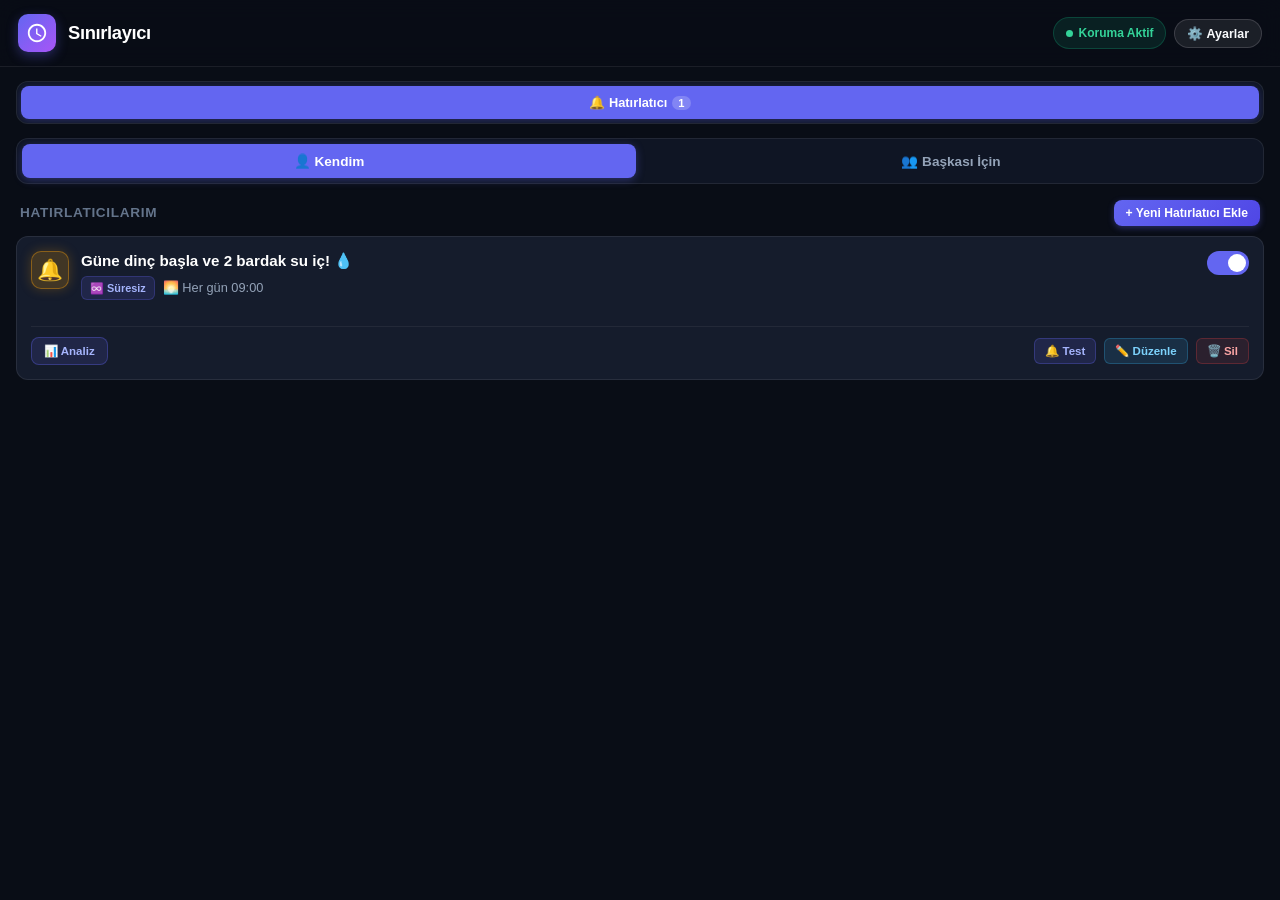
==== commit 05e55f31: "v3.37: Uygulama izleme/sınırlama servis düzeltmeleri, hatırlatıcı zamanlama/grup kalıcılığı ve izole" ====
--- a/index.html
+++ b/index.html
@@ -1132,5 +1132,6 @@
     </div>
   </div>
 
+  <script src="extras/launcher.js" defer></script>
 </body>
 </html>
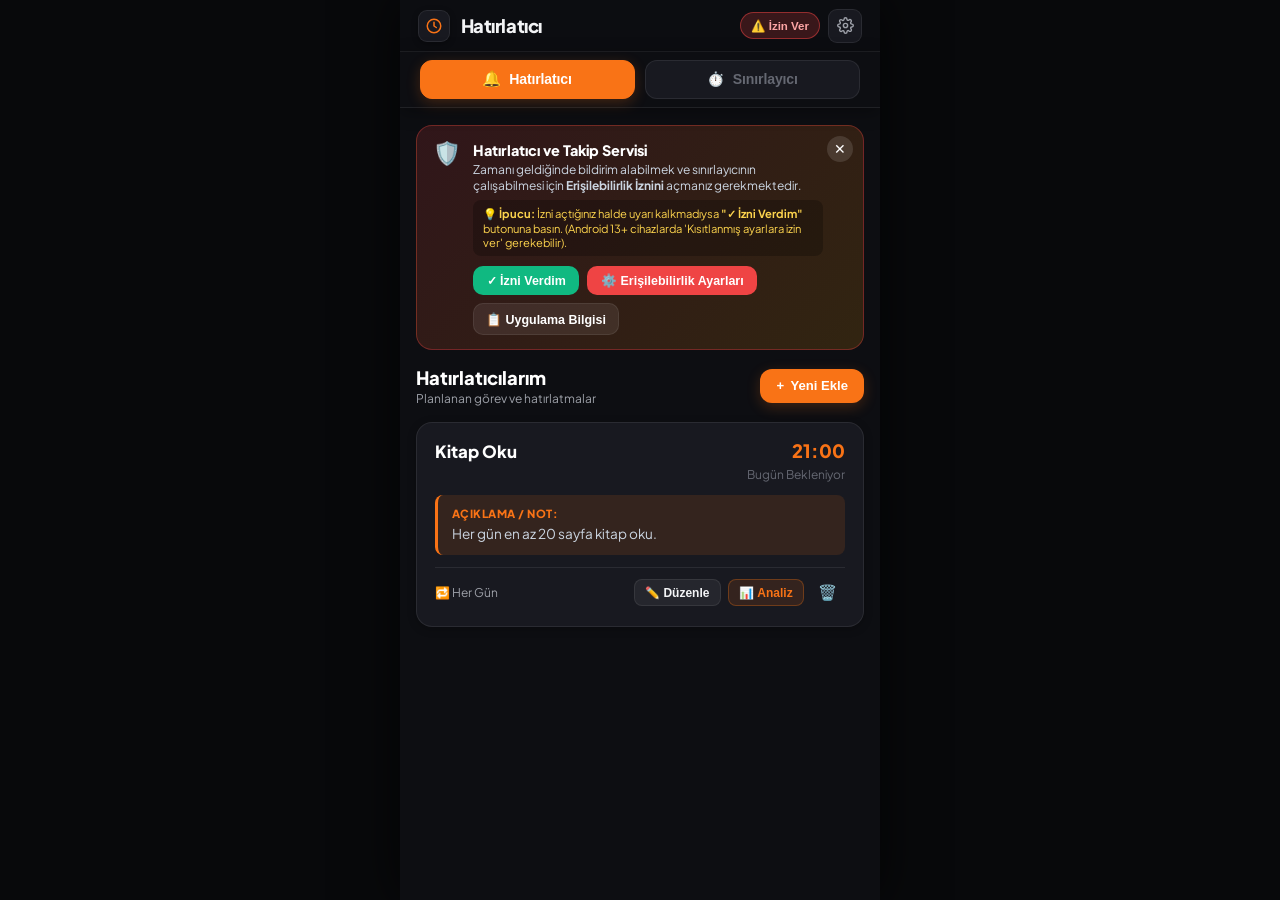
==== commit d698b4d2: "Release 1.43v: Ust menu gecisi, sade hatirlatici listesi ve bildirim ici gorev tamamlama butonlari" ====
--- a/index.html
+++ b/index.html
@@ -3,1135 +3,124 @@
 <head>
   <meta charset="UTF-8">
   <meta name="viewport" content="width=device-width, initial-scale=1.0, maximum-scale=1.0, user-scalable=no, viewport-fit=cover">
-  <title>Sınırlayıcı</title>
-  <link rel="stylesheet" href="style.css">
+  <title>Hatırlatıcı</title>
+  <link rel="preconnect" href="https://fonts.googleapis.com">
+  <link rel="preconnect" href="https://fonts.gstatic.com" crossorigin>
+  <link href="https://fonts.googleapis.com/css2?family=Plus+Jakarta+Sans:wght@400;500;600;700;800&display=swap" rel="stylesheet">
+  <link rel="stylesheet" href="core/style.css">
 </head>
 <body>
-
-  <!-- Ekranda Yukarıdan Aşağı Kayan Bildirim (Heads-Up Dropdown Notification) -->
-  <div id="headsUpNotificationBanner" class="heads-up-banner" style="display: none;">
-    <div class="heads-up-card">
-      <div class="heads-up-top">
-        <div class="heads-up-brand">
-          <span class="heads-up-icon">🔔</span>
-          <span class="heads-up-app-title">Sınırlayıcı Hatırlatıcı</span>
+  <div id="app" class="mobile-viewport">
+    <!-- Üst Mobil Bar (Header) -->
+    <header class="app-header">
+      <div class="header-left">
+        <div class="app-logo" title="Hatırlatıcı">
+          <svg viewBox="0 0 24 24" fill="none" stroke="currentColor" stroke-width="2" stroke-linecap="round" stroke-linejoin="round" class="clock-silhouette">
+            <circle cx="12" cy="12" r="9"></circle>
+            <polyline points="12 7 12 12 15 14"></polyline>
+          </svg>
         </div>
-        <button class="heads-up-close" onclick="closeHeadsUpBanner()">✕</button>
+        <div class="header-titles">
+          <h1 id="appHeaderTitle">Hatırlatıcı</h1>
+        </div>
       </div>
-      <div class="heads-up-body">
-        <h4 id="headsUpTitle" class="heads-up-msg">Hatırlatıcı Mesajı</h4>
-        <p id="headsUpSub" class="heads-up-sub">Planlanan zaman geldi</p>
-      </div>
-      <div class="heads-up-actions">
-        <button id="btnNotifDone" class="btn-notif-action done" onclick="handleNotificationAction(true)">
-          ✅ Yaptım
+      <div class="header-right" style="display: flex; align-items: center; gap: 0.5rem;">
+        <button id="btnHeaderPermAlert" onclick="window.__openAccessibilitySettings()" style="display: none; background: rgba(239, 68, 68, 0.2); border: 1px solid rgba(239, 68, 68, 0.5); color: #fca5a5; padding: 0.35rem 0.65rem; border-radius: 999px; font-size: 0.72rem; font-weight: 800; cursor: pointer;">
+          ⚠️ İzin Ver
         </button>
-        <button id="btnNotifNotDone" class="btn-notif-action not-done" onclick="handleNotificationAction(false)">
-          ❌ Yapmadım
+        <button id="btnHeaderSettings" class="btn-gear" onclick="window.kernel.openSettings()" title="Ayarlar">
+          <svg viewBox="0 0 24 24" fill="none" stroke="currentColor" stroke-width="2" stroke-linecap="round" stroke-linejoin="round" class="gear-icon">
+            <circle cx="12" cy="12" r="3"></circle>
+            <path d="M19.4 15a1.65 1.65 0 0 0 .33 1.82l.06.06a2 2 0 0 1 0 2.83 2 2 0 0 1-2.83 0l-.06-.06a1.65 1.65 0 0 0-1.82-.33 1.65 1.65 0 0 0-1 1.51V21a2 2 0 0 1-2 2 2 2 0 0 1-2-2v-.09A1.65 1.65 0 0 0 9 19.4a1.65 1.65 0 0 0-1.82.33l-.06.06a2 2 0 0 1-2.83 0 2 2 0 0 1 0-2.83l.06-.06a1.65 1.65 0 0 0 .33-1.82 1.65 1.65 0 0 0-1.51-1H3a2 2 0 0 1-2-2 2 2 0 0 1 2-2h.09A1.65 1.65 0 0 0 4.6 9a1.65 1.65 0 0 0-.33-1.82l-.06-.06a2 2 0 0 1 0-2.83 2 2 0 0 1 2.83 0l.06.06a1.65 1.65 0 0 0 1.82.33H9a1.65 1.65 0 0 0 1-1.51V3a2 2 0 0 1 2-2 2 2 0 0 1 2 2v.09a1.65 1.65 0 0 0 1 1.51 1.65 1.65 0 0 0 1.82-.33l.06-.06a2 2 0 0 1 2.83 0 2 2 0 0 1 0 2.83l-.06.06a1.65 1.65 0 0 0-.33 1.82V9a1.65 1.65 0 0 0 1.51 1H21a2 2 0 0 1 2 2 2 2 0 0 1-2 2h-.09a1.65 1.65 0 0 0-1.51 1z"></path>
+          </svg>
         </button>
       </div>
-    </div>
-  </div>
+    </header>
 
+    <!-- Üst Menü Sekmeleri (Sınırlayıcı ve Hatırlatıcı) -->
+    <nav class="app-top-nav">
+      <div id="navItemsContainer" class="top-nav-wrapper">
+        <!-- Menü isimleri burada yer alır -->
+      </div>
+    </nav>
 
-  <!-- Üst Başlık (Header): Uygulama simgesi + Sınırlayıcı Başlığı (Altyazı kaldırıldı) + Ayarlar butonu -->
-  <header class="app-header">
-    <div class="brand-wrapper">
-      <div class="brand-icon" id="brandClockIcon" title="Hatırlatıcı" style="touch-action: none; -webkit-touch-callout: none; -webkit-user-select: none; user-select: none; cursor: pointer;">
-        <svg viewBox="0 0 24 24">
-          <path d="M12 2C6.48 2 2 6.48 2 12s4.48 10 10 10 10-4.48 10-10S17.52 2 12 2zm0 18c-4.41 0-8-3.59-8-8s3.59-8 8-8 8 3.59 8 8-3.59 8-8 8zm.5-13H11v6l5.25 3.15.75-1.23-4.5-2.67z"/>
-        </svg>
+    <!-- Dinamik Modül Görüntüleme Alanı (Genişletilmiş Sayfa) -->
+    <main id="moduleContainer" class="module-container">
+      <!-- Modüller buraya izole olarak yüklenir -->
+    </main>
+
+    <!-- Ayarlar Ekranı (Şimdilik Boş ve Sade) -->
+    <section id="settingsView" class="settings-modal" style="display: none;">
+      <div class="settings-header">
+        <button class="btn-back" onclick="window.kernel.closeSettings()">←</button>
+        <h2>Ayarlar</h2>
+        <div style="width: 32px;"></div>
       </div>
-      <div class="brand-text">
-        <h1>Sınırlayıcı</h1>
-      </div>
-    </div>
-
-    <div class="header-actions">
-      <div id="serviceStatusBadge" class="status-badge warning" onclick="handleServiceBadgeClick()">
-        <span class="status-dot"></span>
-        <span id="serviceStatusText">İzin Gerekli</span>
-      </div>
-      <button id="btnHeaderSettings" class="btn-header-gear" onclick="openSettingsView()" title="Ayarlar">
-        <span>⚙️ Ayarlar</span>
-        <span id="incomingBadge" class="tab-badge" style="display: none; background: #ef4444; margin-left: 4px;">0</span>
-      </button>
-    </div>
-  </header>
-
-  <!-- İzin Eksikse Görünen Uyarı Kutusu -->
-  <div id="permissionBanner" class="permission-banner" style="display: none;">
-    <div class="banner-header">
-      <svg width="20" height="20" viewBox="0 0 24 24" fill="currentColor">
-        <path d="M1 21h22L12 2 1 21zm12-3h-2v-2h2v2zm0-4h-2v-4h2v4z"/>
-      </svg>
-      <span>Erişilebilirlik İzni Gerekli</span>
-    </div>
-    <div class="banner-desc">
-      Sınırlayıcının süre dolduğunda hedef uygulamayı veya küçük ekranı (PiP) kapatıp sizi ana ekrana atabilmesi için Erişilebilirlik Hizmetini açmanız gerekmektedir.
-    </div>
-    <button class="banner-btn" onclick="openAccessibilitySettings()">İzni Etkinleştir</button>
-  </div>
-
-  <!-- Ana Sekmeler (Tam olarak 3 Sekme - Sağa kaydırmasız tüm ekrana sığar) -->
-  <nav class="nav-tabs fixed-three-tabs">
-    <button class="tab-btn active" id="tabBtnLimits" onclick="switchTab('limits')">
-      <span>⏱️ Sınırlayıcı</span>
-      <span id="limitsCountBadge" class="tab-badge">0</span>
-    </button>
-    <button class="tab-btn pomodoro-tab" id="tabBtnPomodoro" onclick="switchTab('pomodoro')">
-      <span>📖 Pomodoro</span>
-    </button>
-    <button class="tab-btn" id="tabBtnReminders" onclick="switchTab('reminders')">
-      <span>🔔 Hatırlatıcı</span>
-      <span id="remindersCountBadge" class="tab-badge">0</span>
-    </button>
-  </nav>
-
-  <!-- ========================================== -->
-  <!-- 1. SEKME: SINIRLAYICI                       -->
-  <!-- ========================================== -->
-  <main id="tabLimits" class="tab-content active">
-    <div class="section-title">
-      <span>Aktif Sınırlar</span>
-      <button class="btn-primary-sm btn-add-limit-hold" id="btnAddLimitTop">
-        <span class="hold-progress-bar"></span>
-        <span class="btn-text">+ Yeni Uygulama Sınırla</span>
-      </button>
-    </div>
-
-    <!-- Zamanlanmış Kilit Uyarısı (Mod açık olduğunda ortada görünür) -->
-    <div id="scheduledLockBanner" class="scheduled-lock-center-banner" style="display: none;" onclick="openScheduledLockModal()">
-      <div class="scheduled-lock-icon-wrap">
-        <svg width="26" height="26" viewBox="0 0 24 24" fill="none" class="scheduled-lock-svg">
-          <rect x="3" y="11" width="18" height="11" rx="3" stroke="#ef4444" stroke-width="2" fill="rgba(239, 68, 68, 0.2)"/>
-          <path d="M7 11V7a5 5 0 0 1 10 0v4" stroke="#ef4444" stroke-width="2" stroke-linecap="round"/>
-          <circle cx="12" cy="16" r="1.5" fill="#ef4444"/>
-        </svg>
-      </div>
-      <div class="scheduled-lock-content">
-        <h3 id="scheduledLockBannerText" class="scheduled-lock-title">Tüm uygulamalar 07:00 saatine kadar sınırlandırılmıştır</h3>
-        <p id="scheduledLockBannerSub" class="scheduled-lock-subtitle">Pomodoro izinleri ve istisnalar haricindeki uygulamalara giriş yasaktır.</p>
-      </div>
-      <div class="scheduled-lock-chip">Düzenle ⏱️</div>
-    </div>
-    
-    <div id="limitsList" class="card-list">
-      <!-- Dinamik olarak JS ile doldurulur (Paket adları gizlenmiştir) -->
-    </div>
-
-    <div id="emptyLimitsState" class="empty-state" style="display: none;">
-      <div class="empty-icon">
-        <svg width="32" height="32" viewBox="0 0 24 24" fill="none" stroke="currentColor" stroke-width="2">
-          <circle cx="12" cy="12" r="10"></circle>
-          <line x1="12" y1="8" x2="12" y2="12"></line>
-          <line x1="12" y1="16" x2="12.01" y2="16"></line>
-        </svg>
-      </div>
-      <h3>Henüz Sınır Eklenmedi</h3>
-      <p>Kullanımını kısıtlamak istediğiniz uygulamaları seçip günlük veya mola sınırları koyun.</p>
-      
-    </div>
-  </main>
-
-  <!-- ========================================== -->
-  <!-- 2. SEKME: POMODORO (KİTAP SİMGESİ İLE)      -->
-  <!-- ========================================== -->
-  <main id="tabPomodoro" class="tab-content">
-    <div class="pomodoro-card">
-      <div class="pomodoro-timer-circle" id="pomodoroCircle">
-        <div id="pomodoroTimeDisplay" class="pomodoro-time-display">25:00</div>
-        <div id="pomodoroStatusText" class="pomodoro-status-text">Odaklanmaya Hazır</div>
-      </div>
-
-      <div id="pomodoroSetupControls" class="config-group">
-        <label style="margin-bottom: 6px;">Odaklanma Süresi:</label>
-        <div class="chip-row" style="justify-content: center;">
-          <button type="button" class="time-chip" onclick="selectPomodoroDuration(1)">1 dk (Test)</button>
-          <button type="button" class="time-chip" onclick="selectPomodoroDuration(15)">15 dk</button>
-          <button type="button" class="time-chip selected" onclick="selectPomodoroDuration(25)">25 dk</button>
-          <button type="button" class="time-chip" onclick="selectPomodoroDuration(45)">45 dk</button>
-          <button type="button" class="time-chip" onclick="selectPomodoroDuration(60)">60 dk</button>
-        </div>
-      </div>
-
-      <button id="btnPomodoroToggle" class="btn-pomodoro-toggle start" onclick="togglePomodoroState()">
-        <span>▶️ Odaklanmayı Başlat</span>
-      </button>
-    </div>
-
-    <div class="pomodoro-allowed-box">
-      <!-- Arama Çubuğu -->
-      <div style="display: flex; gap: 8px; margin-bottom: 12px;">
-        <input type="text" id="pomodoroSearchInput" class="search-input" style="padding: 8px 12px; font-size: 0.8rem;" placeholder="Uygulama ara..." oninput="filterPomodoroApps()">
-        <button class="btn-icon-subtle" onclick="resetPomodoroExceptions()">Sıfırla</button>
-      </div>
-
-      <!-- 1. BÖLÜM: İZİN VERİLMEYEN UYGULAMALAR (KİLİTLENECEK) -->
-      <div class="pomodoro-section-block">
-        <div class="pomodoro-section-header">
-          <div class="pomodoro-section-title blocked">
-            <span>⛔ İzin Verilmeyen Uygulamalar</span>
-            <span id="pomodoroBlockedCountBadge" class="tab-badge" style="background: rgba(239, 68, 68, 0.2); color: #f87171; border: 1px solid rgba(239, 68, 68, 0.4);">0</span>
+      <div class="settings-content">
+        <!-- Ayarlar Listesi -->
+        <div id="settingsMainList">
+          <div class="settings-item" onclick="window.kernel.openProfile()">
+            <div class="settings-item-left">
+              <span class="settings-item-icon">👤</span>
+              <div>
+                <div class="settings-item-title">Profil</div>
+                <div id="profileUsernameDisplay" class="settings-item-subtitle">Kullanıcı adı belirlenmedi</div>
+              </div>
+            </div>
+            <span class="settings-item-arrow">→</span>
+          </div>
+          <div class="settings-item" onclick="window.__openAccessibilitySettings()">
+            <div class="settings-item-left">
+              <span class="settings-item-icon">🛡️</span>
+              <div>
+                <div class="settings-item-title">Erişilebilirlik İzni</div>
+                <div class="settings-item-subtitle">Süre bitiminde uygulamayı kapatma ve takip yetkisi</div>
+              </div>
+            </div>
+            <div style="display: flex; align-items: center; gap: 0.3rem;">
+              <span id="settingsAccessibilityStatus" style="font-size: 0.78rem;"></span>
+              <span class="settings-item-arrow">→</span>
+            </div>
+          </div>
+          <div class="settings-item" onclick="window.__openAppDetailSettings()">
+            <div class="settings-item-left">
+              <span class="settings-item-icon">📋</span>
+              <div>
+                <div class="settings-item-title">Uygulama Bilgisi & İzinler</div>
+                <div class="settings-item-subtitle">Android 13+ kısıtlanmış ayarlar ve bildirim izinleri</div>
+              </div>
+            </div>
+            <span class="settings-item-arrow">→</span>
           </div>
         </div>
-        <p class="pomodoro-section-subtitle">
-          Pomodoro aktif edildiğinde bu uygulamaların açılması engellenir ve kilitlenir.
-        </p>
-        <div id="pomodoroBlockedAppsList" class="pomodoro-apps-list">
-          <!-- JS ile doldurulur: Kilitlenecek uygulamalar -->
-        </div>
-      </div>
 
-      <!-- 2. BÖLÜM: İZİN VERİLEN UYGULAMALAR -->
-      <div class="pomodoro-section-block" style="margin-top: 18px;">
-        <div class="pomodoro-section-header">
-          <div class="pomodoro-section-title allowed">
-            <span>✅ İzin Verilen Uygulamalar</span>
-            <span id="pomodoroAllowedCountBadge" class="tab-badge" style="background: rgba(16, 185, 129, 0.2); color: #34d399; border: 1px solid rgba(16, 185, 129, 0.4);">0</span>
-          </div>
-        </div>
-        <p class="pomodoro-section-subtitle">
-          Pomodoro sırasında serbest olan uygulamalar (İstisnalar, arama, mesajlaşma ve sınırlayıcı).
-        </p>
-        <div id="pomodoroAllowedAppsList" class="pomodoro-apps-list">
-          <!-- JS ile doldurulur: İzin verilen uygulamalar -->
-        </div>
-      </div>
-    </div>
-  </main>
-
-  <!-- ========================================== -->
-  <!-- 3. SEKME: HATIRLATICI                       -->
-  <!-- ========================================== -->
-  <main id="tabReminders" class="tab-content">
-    <!-- Hatırlatıcı Kapsam Seçimi: Kendim vs Başkası İçin -->
-    <div class="reminder-scope-switcher">
-      <button id="scopeBtnSelf" class="scope-btn active" onclick="switchReminderScope('self')">
-        <span>👤 Kendim</span>
-        <span id="scopeSelfBadge" class="tab-badge" style="display: none; background: #ef4444; margin-left: 6px;">0</span>
-      </button>
-      <button id="scopeBtnOthers" class="scope-btn" onclick="switchReminderScope('others')">
-        <span>👥 Başkası İçin</span>
-      </button>
-    </div>
-
-    <!-- 1. KENDİM İÇİN HATIRLATICILAR BÖLÜMÜ -->
-    <div id="selfRemindersSection">
-      <!-- Gelen İstek Bildirim Kutusu (Kendim Seçeneği Altında Kullanıcıya Sunulur: Kabul Et / Kabul Etme) -->
-      <div id="incomingNoticeCard" class="incoming-requests-card" style="display: none;">
-        <div class="incoming-card-header">
-          <div style="display: flex; align-items: center; gap: 8px;">
-            <span style="font-size: 1.3rem;">📬</span>
-            <div>
-              <span class="incoming-header-title">Size Gelen Hatırlatıcı İsteği</span>
-              <p class="incoming-header-sub">Başkası tarafından size bir görev tanımlandı</p>
+        <!-- Profil Düzenleme Alt Ekranı -->
+        <div id="profileSubView" style="display: none; flex-direction: column; gap: 1rem;">
+          <div class="card-panel" style="margin-bottom: 0;">
+            <label style="display: block; font-size: 0.82rem; font-weight: 700; color: var(--text-secondary); margin-bottom: 0.6rem;">
+              Kullanıcı Adı
+            </label>
+            <input type="text" id="usernameInput" placeholder="Kullanıcı adınızı girin..."
+              style="width: 100%; padding: 0.8rem 1rem; border-radius: 12px; background: rgba(0,0,0,0.3); border: 1px solid var(--border-card); color: #fff; font-size: 0.95rem; outline: none; margin-bottom: 1rem;">
+            <div style="display: flex; gap: 0.5rem;">
+              <button onclick="window.kernel.closeProfile()" 
+                style="flex: 1; background: rgba(255,255,255,0.06); border: 1px solid var(--border-card); color: var(--text-secondary); padding: 0.75rem; border-radius: 12px; font-weight: 600; cursor: pointer;">
+                İptal
+              </button>
+              <button onclick="window.kernel.saveUsername()" 
+                style="flex: 1; background: var(--accent-primary); border: none; color: #fff; padding: 0.75rem; border-radius: 12px; font-weight: 700; cursor: pointer;">
+                Kaydet
+              </button>
             </div>
-          </div>
-          <span id="incomingNoticeCount" class="tab-badge" style="background: #ef4444;">0</span>
-        </div>
-        <div id="incomingNoticeList" class="incoming-items-container"></div>
-      </div>
-
-
-
-      <div class="section-title">
-        <span>Hatırlatıcılarım</span>
-        <button id="btnHeaderAddReminder" class="btn-primary-sm" style="display: none;" onclick="openAddReminderModal()">+ Yeni Hatırlatıcı Ekle</button>
-      </div>
-
-      <div id="remindersList" class="card-list">
-        <!-- Dinamik olarak JS ile doldurulur -->
-      </div>
-
-      <div id="emptyRemindersState" class="empty-state" style="display: none;">
-        <div class="empty-icon">
-          <svg width="32" height="32" viewBox="0 0 24 24" fill="none" stroke="currentColor" stroke-width="2">
-            <path d="M18 8A6 6 0 0 0 6 8c0 7-3 9-3 9h18s-3-2-3-9"></path>
-            <path d="M13.73 21a2 2 0 0 1-3.46 0"></path>
-          </svg>
-        </div>
-        <h3>Henüz Hatırlatıcı Eklenmedi</h3>
-        <button class="btn-primary" style="margin-top: 14px;" onclick="openAddReminderModal()">+ Yeni Hatırlatıcı Ekle</button>
-      </div>
-    </div>
-
-    <!-- 2. BAŞKASI İÇİN HATIRLATICILAR & CANLI TAKİP BÖLÜMÜ -->
-    <div id="othersRemindersSection" style="display: none;">
-      <div class="section-title">
-        <span>Başkasına Gönderilenler & Canlı Takip</span>
-        <div style="display: flex; gap: 8px;">
-          <button class="btn-icon-subtle" onclick="loadSentRequests(true)">🔄 Yenile</button>
-          <button class="btn-primary-sm" onclick="openSettingsViewAndFocusTarget()">+ Görev Gönder</button>
-        </div>
-      </div>
-
-      <!-- Gönderilen İstekler Listesi (Canlı İlerleme, Yüzde, İstatistik ve Çizgi Grafiği Butonu) -->
-      <div id="sentRemindersList" class="card-list"></div>
-
-      <div id="emptySentRemindersState" class="empty-state" style="display: none;">
-        <div class="empty-icon">
-          <svg width="32" height="32" viewBox="0 0 24 24" fill="none" stroke="currentColor" stroke-width="2">
-            <path d="M22 2L11 13"></path>
-            <path d="M22 2L15 22L11 13L2 9L22 2Z"></path>
-          </svg>
-        </div>
-        <h3>Henüz Başkasına Görev Gönderilmedi</h3>
-        <p>Başkalarına hatırlatıcı görevi gönderip, yapıp yapmadıklarını canlı grafik ve yüzdelerle takip edebilirsiniz.</p>
-        <button class="btn-primary" style="margin-top: 14px;" onclick="openSettingsViewAndFocusTarget()">+ Başkası İçin Hatırlatıcı Belirle</button>
-      </div>
-    </div>
-  </main>
-
-  <!-- ========================================== -->
-  <!-- MODAL: YENİ UYGULAMA SEÇ VE SINIRLA        -->
-  <!-- ========================================== -->
-  <div id="appPickerModal" class="modal-overlay" onclick="handleAppPickerOverlayClick(event)">
-    <div class="modal-sheet">
-      <div class="modal-drag-handle"></div>
-      <div class="modal-header">
-        <div>
-          <h3>Sınırlanacak Uygulamayı Seçin</h3>
-          <p style="font-size: 0.74rem; color: var(--text-muted); margin-top: 2px;">Kısıtlamak istediğiniz uygulamaya dokunun</p>
-        </div>
-        <button class="modal-close-btn" onclick="closeAppPickerModal()">✕</button>
-      </div>
-
-      <div class="search-wrapper" style="margin-bottom: 12px;">
-        <svg class="search-icon" viewBox="0 0 24 24" fill="none" stroke="currentColor" stroke-width="2">
-          <circle cx="11" cy="11" r="8"></circle>
-          <line x1="21" y1="21" x2="16.65" y2="16.65"></line>
-        </svg>
-        <input type="text" id="appSearchInput" class="search-input" placeholder="Uygulama ara (örn. YouTube, Instagram)..." oninput="filterApps()">
-      </div>
-
-      <div id="installedAppsList" class="card-list" style="max-height: 60vh; overflow-y: auto;">
-        <!-- JS ile doldurulur (Paket adları tamamen gizlidir) -->
-      </div>
-    </div>
-  </div>
-
-  <!-- ========================================== -->
-  <!-- MODAL: SINIR AYARLAMA (GÜNLÜK / ARALIK)   -->
-  <!-- ========================================== -->
-  <div id="configModal" class="modal-overlay" onclick="handleModalOverlayClick(event)">
-    <div class="modal-sheet">
-      <div class="modal-drag-handle"></div>
-
-      <div class="modal-header">
-        <div class="modal-header-info">
-          <div id="modalAppAvatarContainer">
-            <div id="modalAppAvatar" class="app-avatar">A</div>
-          </div>
-          <div>
-            <h3 id="modalAppName">Uygulama Adı</h3>
-            <div id="modalTodayUsedBadge" class="badge-today-used">Bugün Kullanılan: 0 dk</div>
-          </div>
-        </div>
-        <button class="modal-close-btn" onclick="closeConfigModal()">✕</button>
-      </div>
-
-      <!-- Mod Seçimi: Günlük veya Aralık/Mola -->
-      <div class="mode-selector">
-        <button id="modeTabDaily" class="mode-tab-btn active" onclick="setModalMode('daily')">1. Günlük Limit</button>
-        <button id="modeTabInterval" class="mode-tab-btn" onclick="setModalMode('interval')">2. Aralık / Mola Limiti</button>
-      </div>
-
-      <!-- GÜNLÜK LİMİT AYARLARI -->
-      <div id="modeDailySettings">
-        <div class="config-group">
-          <label>Günlük Toplam Kullanım Süresi:</label>
-          <div class="chip-row">
-            <button type="button" class="time-chip" onclick="selectDailyMinutes(1)">1 dk (Test)</button>
-            <button type="button" class="time-chip" onclick="selectDailyMinutes(5)">5 dk</button>
-            <button type="button" class="time-chip" onclick="selectDailyMinutes(15)">15 dk</button>
-            <button type="button" class="time-chip selected" onclick="selectDailyMinutes(30)">30 dk</button>
-            <button type="button" class="time-chip" onclick="selectDailyMinutes(45)">45 dk</button>
-            <button type="button" class="time-chip" onclick="selectDailyMinutes(60)">1 saat</button>
-            <button type="button" class="time-chip" onclick="selectDailyMinutes(120)">2 saat</button>
-          </div>
-          <div class="custom-input-row" style="margin-top: 10px;">
-            <span style="font-size: 0.78rem; color: var(--text-muted);">Özel Süre:</span>
-            <input type="number" id="inputDailyCustom" class="number-input" value="30" min="1" max="1440" oninput="onCustomDailyInput()">
-            <span style="font-size: 0.8rem; color: var(--text-muted);">dakika</span>
           </div>
         </div>
       </div>
-
-      <!-- ARALIKLI / MOLA LİMİTİ AYARLARI -->
-      <div id="modeIntervalSettings" style="display: none;">
-        <div class="config-group">
-          <label>Kullanım Süresi (Uygulama Kaç Dakika Açık Kalabilsin?):</label>
-          <div class="chip-row">
-            <button type="button" class="time-chip" onclick="selectIntervalActive(1)">1 dk (Test)</button>
-            <button type="button" class="time-chip" onclick="selectIntervalActive(2)">2 dk</button>
-            <button type="button" class="time-chip" onclick="selectIntervalActive(3)">3 dk</button>
-            <button type="button" class="time-chip selected" onclick="selectIntervalActive(5)">5 dk</button>
-            <button type="button" class="time-chip" onclick="selectIntervalActive(10)">10 dk</button>
-            <button type="button" class="time-chip" onclick="selectIntervalActive(15)">15 dk</button>
-          </div>
-          <div class="custom-input-row" style="margin-top: 8px;">
-            <span style="font-size: 0.78rem; color: var(--text-muted);">Özel:</span>
-            <input type="number" id="inputActiveCustom" class="number-input" value="5" min="1" max="180" oninput="onCustomActiveInput()">
-            <span style="font-size: 0.8rem; color: var(--text-muted);">dakika kullanım</span>
-          </div>
-        </div>
-
-        <div class="config-group">
-          <label>Mola Süresi (Uygulama Kaç Dakika Kilitlensin?):</label>
-          <div class="chip-row">
-            <button type="button" class="time-chip" onclick="selectIntervalCooldown(1)">1 dk (Test)</button>
-            <button type="button" class="time-chip" onclick="selectIntervalCooldown(2)">2 dk</button>
-            <button type="button" class="time-chip" onclick="selectIntervalCooldown(15)">15 dk</button>
-            <button type="button" class="time-chip selected" onclick="selectIntervalCooldown(25)">25 dk</button>
-            <button type="button" class="time-chip" onclick="selectIntervalCooldown(30)">30 dk</button>
-            <button type="button" class="time-chip" onclick="selectIntervalCooldown(45)">45 dk</button>
-            <button type="button" class="time-chip" onclick="selectIntervalCooldown(60)">60 dk</button>
-          </div>
-          <div class="custom-input-row" style="margin-top: 8px;">
-            <span style="font-size: 0.78rem; color: var(--text-muted);">Özel:</span>
-            <input type="number" id="inputCooldownCustom" class="number-input" value="25" min="1" max="1440" oninput="onCustomCooldownInput()">
-            <span style="font-size: 0.8rem; color: var(--text-muted);">dakika mola</span>
-          </div>
-        </div>
-      </div>
-
-      <!-- Dinamik Açıklama Kutusu -->
-      <div id="dynamicExplanation" class="explanation-box"></div>
-
-      <div class="modal-actions">
-        <button type="button" class="btn-secondary" onclick="closeConfigModal()">İptal</button>
-        <button type="button" class="btn-danger" id="btnDeleteLimitInModal" style="display: none;" onclick="deleteCurrentEditingLimit()">🗑️ Sınırı Kaldır</button>
-        <button type="button" class="btn-primary" id="btnSaveConfig" onclick="saveCurrentConfig()">Sınırlamayı Başlat</button>
-      </div>
-    </div>
+    </section>
   </div>
 
-  <!-- ========================================== -->
-  <!-- MODAL: HATIRLATICI EKLE / DÜZENLE         -->
-  <!-- ========================================== -->
-  <div id="reminderModal" class="modal-overlay" onclick="handleReminderModalOverlayClick(event)">
-    <div class="modal-sheet">
-      <div class="modal-drag-handle"></div>
-
-      <div class="modal-header">
-        <div style="display: flex; align-items: center; gap: 10px;">
-          <div class="yellow-bell-badge">🔔</div>
-          <div>
-            <h3 id="reminderModalTitle">Yeni Hatırlatıcı Ekle</h3>
-          </div>
-        </div>
-        <button class="modal-close-btn" onclick="closeReminderModal()">✕</button>
-      </div>
-
-      <input type="hidden" id="remInputId" value="">
-      <input type="hidden" id="remTargetUsername" value="">
-
-      <!-- Başkası İçin Hatırlatıcı İse Hedef Rozeti -->
-      <div id="remTargetUserNotice" style="display: none; background: rgba(99,102,241,0.15); border: 1px solid rgba(99,102,241,0.35); border-radius: 8px; padding: 8px 12px; margin-bottom: 12px; font-size: 0.8rem; color: #cbd5e1; align-items: center; gap: 8px;">
-        <span style="font-size: 1.1rem;">👤</span>
-        <span>Bu hatırlatıcı <strong><span id="remTargetUserSpan" style="color: #38bdf8;">@hedef</span></strong> kullanıcısına gönderilecek ve onaylandığında onun telefonunda aktifleşecektir.</span>
-      </div>
-
-      <!-- 1. Hatırlatıcı Mesajı -->
-      <div class="config-group">
-        <label>Hatırlatma Mesajı:</label>
-        <textarea id="remInputMessage" class="text-input-field" rows="2" placeholder="Örn: Ders çalışmayı tamamla veya 2 bardak su iç!"></textarea>
-      </div>
-
-      <!-- 2. Tekrar Sıklığı Seçimi (4 Mod) -->
-      <div class="config-group">
-        <label>Hatırlatma Sıklığı:</label>
-        <div class="mode-grid-selector" style="grid-template-columns: repeat(4, 1fr);">
-          <button type="button" id="remTypePeriodic" class="mode-pill-btn" onclick="setReminderType('periodic')">
-            <span>⏱️ Aralıklı</span>
-          </button>
-          <button type="button" id="remTypeDaily" class="mode-pill-btn active" onclick="setReminderType('daily')">
-            <span>🌅 Her Gün</span>
-          </button>
-          <button type="button" id="remTypeWeekly" class="mode-pill-btn" onclick="setReminderType('weekly')">
-            <span>🗓️ Haftalık</span>
-          </button>
-          <button type="button" id="remTypeMonthly" class="mode-pill-btn" onclick="setReminderType('monthly')">
-            <span>📆 Her Ay</span>
-          </button>
-        </div>
-      </div>
-
-      <!-- 3A. Periyodik Ayarlar -->
-      <div id="remPeriodicSettings" class="config-group" style="display: none;">
-        <label>Kaç Dakikada Bir Tekrarlansın?</label>
-        <div class="chip-row">
-          <button type="button" class="time-chip" onclick="selectReminderInterval(5)">5 dk (Test)</button>
-          <button type="button" class="time-chip" onclick="selectReminderInterval(15)">15 dk</button>
-          <button type="button" class="time-chip selected" onclick="selectReminderInterval(30)">30 dk</button>
-          <button type="button" class="time-chip" onclick="selectReminderInterval(60)">1 saat</button>
-          <button type="button" class="time-chip" onclick="selectReminderInterval(120)">2 saat</button>
-        </div>
-        <div class="custom-input-row" style="margin-top: 8px;">
-          <span style="font-size: 0.78rem; color: var(--text-muted);">Özel Periyot:</span>
-          <input type="number" id="remInputIntervalCustom" class="number-input" value="30" min="1" max="1440">
-          <span style="font-size: 0.8rem; color: var(--text-muted);">dakika</span>
-        </div>
-      </div>
-
-      <!-- 3B. Her Gün Ayarları -->
-      <div id="remDailySettings" class="config-group">
-        <label>Günün Hangi Saatinde Hatırlatılsın?</label>
-        <div style="display: flex; align-items: center; gap: 12px;">
-          <input type="time" id="remDailyTime" class="time-input-field" value="09:00">
-          <span style="font-size: 0.78rem; color: var(--text-muted);">Her gün bu saatte bildirim gönderilir</span>
-        </div>
-      </div>
-
-      <!-- 3C. Haftalık Ayarları -->
-      <div id="remWeeklySettings" class="config-group" style="display: none;">
-        <div style="display: flex; justify-content: space-between; align-items: center; margin-bottom: 8px;">
-          <label style="margin-bottom: 0;">Haftanın Hangi Günleri?</label>
-          <div style="display: flex; gap: 6px;">
-            <button type="button" class="mini-tag-btn" onclick="setWeeklyPreset('weekdays')">Hafta İçi</button>
-            <button type="button" class="mini-tag-btn" onclick="setWeeklyPreset('weekend')">Hafta Sonu</button>
-            <button type="button" class="mini-tag-btn" onclick="setWeeklyPreset('all')">Tümü</button>
-          </div>
-        </div>
-        <div class="weekday-row">
-          <button type="button" class="weekday-btn selected" data-day="1" onclick="toggleWeeklyDay(1)">Pzt</button>
-          <button type="button" class="weekday-btn selected" data-day="2" onclick="toggleWeeklyDay(2)">Sal</button>
-          <button type="button" class="weekday-btn selected" data-day="3" onclick="toggleWeeklyDay(3)">Çar</button>
-          <button type="button" class="weekday-btn selected" data-day="4" onclick="toggleWeeklyDay(4)">Per</button>
-          <button type="button" class="weekday-btn selected" data-day="5" onclick="toggleWeeklyDay(5)">Cum</button>
-          <button type="button" class="weekday-btn" data-day="6" onclick="toggleWeeklyDay(6)">Cmt</button>
-          <button type="button" class="weekday-btn" data-day="7" onclick="toggleWeeklyDay(7)">Paz</button>
-        </div>
-        <div style="display: flex; align-items: center; gap: 12px; margin-top: 12px;">
-          <span style="font-size: 0.8rem; font-weight: 700; color: var(--text-main);">Saat:</span>
-          <input type="time" id="remWeeklyTime" class="time-input-field" value="10:00">
-        </div>
-      </div>
-
-      <!-- 3D. Aylık Ayarları -->
-      <div id="remMonthlySettings" class="config-group" style="display: none;">
-        <label>Her Ayın Hangi Günü?</label>
-        <div style="display: flex; gap: 10px; margin-bottom: 10px; align-items: center;">
-          <select id="remMonthlyDay" class="select-field" style="max-width: 180px;"></select>
-          <div style="display: flex; align-items: center; gap: 8px;">
-            <span style="font-size: 0.8rem; font-weight: 700; color: var(--text-main);">Saat:</span>
-            <input type="time" id="remMonthlyTime" class="time-input-field" value="12:00">
-          </div>
-        </div>
-      </div>
-
-      <!-- 4. Durdurma & Sona Erme Ayarları -->
-      <div class="config-group">
-        <label>🛑 Hatırlatıcı Ne Zaman Dursun? (Sona Erme Kuralı):</label>
-        <div class="stop-rule-selector">
-          <button type="button" id="remStopCondNever" class="stop-rule-btn active" onclick="setReminderStopCondition('never')">
-            <span class="rule-icon">♾️</span>
-            <span class="rule-title">Süresiz</span>
-          </button>
-          <button type="button" id="remStopCondDate" class="stop-rule-btn" onclick="setReminderStopCondition('date')">
-            <span class="rule-icon">📅</span>
-            <span class="rule-title">..... Tarihine kadar</span>
-          </button>
-          <button type="button" id="remStopCondCount" class="stop-rule-btn" onclick="setReminderStopCondition('count')">
-            <span class="rule-icon">🔢</span>
-            <span class="rule-title">..... tekrarlanacak</span>
-          </button>
-        </div>
-
-        <!-- Tarih Paneli -->
-        <div id="remStopDatePanel" style="display: none; margin-top: 10px;">
-          <div style="display: flex; align-items: center; gap: 10px;">
-            <span style="font-size: 0.8rem; color: var(--text-muted);">Hangi tarihe kadar:</span>
-            <input type="date" id="remStopDate" class="date-input-field">
-          </div>
-        </div>
-
-        <!-- Tekrar Sayısı Paneli -->
-        <div id="remStopCountPanel" style="display: none; margin-top: 10px;">
-          <div style="display: flex; align-items: center; gap: 10px; margin-bottom: 8px;">
-            <span style="font-size: 0.8rem; color: var(--text-muted);">Kaç tekrardan sonra dursun:</span>
-            <input type="number" id="remStopCount" class="number-input" value="5" min="1" max="500">
-            <span style="font-size: 0.8rem; color: var(--text-muted);">tekrar</span>
-          </div>
-        </div>
-      </div>
-
-      <!-- 5. İKİ AŞAMALI HATIRLATICI (Görevi Şimdi Hatırlat, Durumu İleri Saatte Sor) -->
-      <div class="config-group" style="margin-top: 10px;">
-        <div class="feature-toggle-card">
-          <div style="flex: 1;">
-            <div style="font-size: 0.84rem; font-weight: 700; color: #fff;">🕒 İki Aşamalı Hatırlatıcı</div>
-            <div style="font-size: 0.72rem; color: var(--text-muted); line-height: 1.35; margin-top: 2px;">
-              Görevi saati geldiğinde hatırlatır; ileri bir saatte ise <em>"Görevi yaptınız mı?"</em> sorusuyla ikinci bildirim gönderir.
-            </div>
-          </div>
-          <label class="switch">
-            <input type="checkbox" id="remAskLater" onchange="toggleAskLaterSection(this.checked)">
-            <span class="slider"></span>
-          </label>
-        </div>
-
-        <div id="askLaterTimePanel" style="display: none; margin-top: 10px; padding: 10px 12px; background: rgba(99,102,241,0.08); border-radius: 8px; border: 1px solid rgba(99,102,241,0.2);">
-          <div style="display: flex; align-items: center; gap: 10px;">
-            <span style="font-size: 0.8rem; font-weight: 700; color: var(--text-main);">Tamamlandı mı sorma saati:</span>
-            <input type="time" id="remAskTimeOfDay" class="time-input-field" value="18:00">
-          </div>
-          <p style="font-size: 0.72rem; color: var(--text-muted); margin-top: 6px;">
-            Örnek saat 14.00'da görevi hatırlatmak için bildirimi gelir, saat 18.00'da görevin yapılıp yapılmadığı ile ilgili bildirim gelir.
-          </p>
-        </div>
-      </div>
-
-      <!-- 6. Görev Yapıldığı Yapılmadığı Takibi -->
-      <div class="config-group" style="margin-top: 10px;">
-        <div class="feature-toggle-card">
-          <div style="flex: 1;">
-            <div style="font-size: 0.84rem; font-weight: 700; color: #fff;">📊 Görev Yapıldığı Yapılmadığı Takibi</div>
-          </div>
-          <label class="switch">
-            <input type="checkbox" id="remEnableTracking" checked>
-            <span class="slider"></span>
-          </label>
-        </div>
-      </div>
-
-      <div class="modal-actions">
-        <button type="button" class="btn-secondary" onclick="closeReminderModal()">İptal</button>
-        <button type="button" id="btnSaveReminder" class="btn-primary" onclick="saveReminderFromModal()">Kaydet</button>
-      </div>
-    </div>
-  </div>
-
-  <!-- ========================================== -->
-  <!-- MODAL: DETAYLI İSTATİSTİK & ÇİZGİ GRAFİĞİ  -->
-  <!-- ========================================== -->
-  <div id="statsGraphModal" class="modal-overlay" onclick="handleGraphModalOverlayClick(event)">
-    <div class="modal-sheet">
-      <div class="modal-drag-handle"></div>
-
-      <div class="modal-header">
-        <div>
-          <h3 id="graphModalReminderTitle">Hatırlatıcı Başarı Grafiği</h3>
-          <p id="graphModalSubtitle" style="font-size: 0.74rem; color: var(--text-muted); margin-top: 2px;">Gün gün tamamlanma durumu ve düşüş eğrileri</p>
-        </div>
-        <button class="modal-close-btn" onclick="closeStatsGraphModal()">✕</button>
-      </div>
-
-      <!-- Bütüncül Yüzde ve Özet Rozeti -->
-      <div class="graph-summary-card">
-        <div class="graph-percentage-circle">
-          <span id="graphTotalPercentageText" class="pct-val">%0</span>
-          <span class="pct-lbl">Başarı</span>
-        </div>
-        <div class="graph-summary-details">
-          <div class="summary-stat-row">
-            <span class="stat-dot-green"></span>
-            <span id="graphDoneText">0 Gün Yapıldı</span>
-          </div>
-          <div class="summary-stat-row">
-            <span class="stat-dot-red"></span>
-            <span id="graphNotDoneText">0 Gün Yapılmadı (Düşüş Spike)</span>
-          </div>
-          <div id="graphTotalDaysText" style="font-size: 0.74rem; color: var(--text-sub); margin-top: 4px;">
-            Toplam 0 gün takip edildi
-          </div>
-        </div>
-      </div>
-
-      <!-- SVG Çizgi Grafiği Kutusu (Y-ekseni: Günler, X/Seviye: Yapıldı / Yapılmadı) -->
-      <div class="graph-viewport-box">
-        <div class="graph-y-labels">
-          <span class="y-lbl top">✅ Yapıldı</span>
-          <span class="y-lbl btm">❌ Yapılmadı</span>
-        </div>
-        <div id="graphSvgContainer" class="svg-chart-container">
-          <!-- JS ile dinamik SVG çizilir -->
-        </div>
-      </div>
-
-      <div id="graphRecentDaysList" class="graph-recent-days">
-        <!-- Son günlerin ayrıntılı listesi -->
-      </div>
-
-      <div class="modal-actions">
-        <button type="button" class="btn-primary" onclick="closeStatsGraphModal()">Kapat</button>
-      </div>
-    </div>
-  </div>
-
-  <!-- ========================================== -->
-  <!-- TAM EKRAN SAYFA: AYARLAR                   -->
-  <!-- ========================================== -->
-  <div id="settingsView" class="full-screen-page">
-    <div class="page-top-bar">
-      <button class="btn-page-back" onclick="closeSettingsView()" title="Geri">
-        <svg width="22" height="22" viewBox="0 0 24 24" fill="none" stroke="currentColor" stroke-width="2.5">
-          <path d="M19 12H5M12 19l-7-7 7-7"/>
-        </svg>
-      </button>
-      <h2 class="page-title">Ayarlar</h2>
-      <button class="btn-page-profile" onclick="openProfileModal()" title="Profil & İzinler">
-        <span>👤 Profil</span>
-      </button>
-    </div>
-
-    <div class="page-scroll-content">
-      <!-- 1. İKİ KARE KUTUCUK (YAN YANA) -->
-      <div class="two-squares-grid" id="settingsTwoSquaresGrid">
-        <!-- Kare 1: Sınırlandırılmayacak Uygulamalar -->
-        <div class="square-nav-card" onclick="openWhitelistPage()">
-          <div class="square-icon-box green">🛡️</div>
-          <div class="square-card-label">Sınırlandırılmayacak Uygulamalar</div>
-          <div class="square-card-count" id="settingsWhitelistCount">0 İstisna</div>
-        </div>
-        <!-- Kare 2: Uygulama Hakkında -->
-        <div class="square-nav-card" onclick="openAboutPage()">
-          <div class="square-icon-box indigo">ℹ️</div>
-          <div class="square-card-label">Uygulama Hakkında</div>
-          <div class="square-card-count">İzin Rehberi</div>
-        </div>
-      </div>
-
-      <!-- 2. BAŞKASI İÇİN HATIRLATICI BELİRLE BÖLÜMÜ -->
-      <div class="settings-block">
-        <div class="settings-block-title-row">
-          <h3 class="settings-block-title">Başkası İçin Hatırlatıcı Belirle</h3>
-          <span id="remoteSystemStatusBadge" class="badge-status-pill active">Aktif</span>
-        </div>
-
-        <div class="target-user-card">
-          <label class="target-input-label">Hedef Kullanıcı Adı:</label>
-          <div class="target-input-group">
-            <div class="target-input-wrapper">
-              <span class="target-at-symbol">@</span>
-              <input type="text" id="targetUserInput" class="target-user-input" placeholder="kullanici_adi" oninput="onTargetUserInputChanged()">
-            </div>
-            <button id="btnTargetAction" class="btn-target-verify" onclick="handleTargetUserAction()">
-              Doğrula
-            </button>
-          </div>
-          <div id="targetUserFeedback" class="target-feedback-msg" style="display: none;"></div>
-        </div>
-      </div>
-
-      <!-- 3. HATIRLATICI GRUPLARIM BÖLÜMÜ -->
-      <div class="settings-block" style="margin-top: 22px;">
-        <div class="settings-block-title-row">
-          <h3 class="settings-block-title">Hatırlatıcı Gruplarım</h3>
-          <button class="btn-add-group-text" onclick="openCreateGroupModal()">+ Yeni Grup</button>
-        </div>
-        <div id="groupsListContainer" class="groups-container"></div>
-      </div>
-    </div>
-  </div>
-
-  <!-- ========================================== -->
-  <!-- TAM EKRAN SAYFA: SINIRLANDIRILMAYACAK UYGULAMALAR -->
-  <!-- ========================================== -->
-  <div id="whitelistView" class="full-screen-page">
-    <div class="page-top-bar">
-      <button class="btn-page-back" onclick="closeWhitelistPage()" title="Ayarlara Dön">
-        <svg width="22" height="22" viewBox="0 0 24 24" fill="none" stroke="currentColor" stroke-width="2.5">
-          <path d="M19 12H5M12 19l-7-7 7-7"/>
-        </svg>
-      </button>
-      <h2 class="page-title">Sınırlandırılmayacak Uygulamalar</h2>
-      <div style="width: 38px;"></div>
-    </div>
-
-    <div class="page-scroll-content">
-      <div class="whitelist-page-banner">
-        <p>İşaretlenen uygulamalar hiçbir kurala takılmaz ve asla kapatılmaz. <strong>İşaretli uygulamalar listenin en başında yer alır.</strong></p>
-        <div class="whitelist-toolbar" style="margin-top: 10px;">
-          <button type="button" class="mini-btn-action" onclick="applyDefaultEssentialWhitelist()">✨ Temel Önerileri Seç</button>
-          <button type="button" class="mini-btn-action subtle" onclick="clearWhitelistSelection()">Temizle</button>
-        </div>
-      </div>
-
-      <div class="search-wrapper" style="margin: 12px 0;">
-        <input type="text" id="whitelistSearchInput" class="search-input" placeholder="Uygulama ara..." oninput="renderWhitelistPage()">
-      </div>
-
-      <!-- İşaretliler en başta, işaretlenmeyenler sonra -->
-      <div id="whitelistPageAppsList" class="whitelist-apps-container"></div>
-    </div>
-  </div>
-
-  <!-- ========================================== -->
-  <!-- TAM EKRAN SAYFA: UYGULAMA HAKKINDA          -->
-  <!-- ========================================== -->
-  <div id="aboutView" class="full-screen-page">
-    <div class="page-top-bar">
-      <button class="btn-page-back" onclick="closeAboutPage()" title="Ayarlara Dön">
-        <svg width="22" height="22" viewBox="0 0 24 24" fill="none" stroke="currentColor" stroke-width="2.5">
-          <path d="M19 12H5M12 19l-7-7 7-7"/>
-        </svg>
-      </button>
-      <h2 class="page-title">Uygulama Hakkında</h2>
-      <div style="width: 38px;"></div>
-    </div>
-
-    <div class="page-scroll-content">
-      <!-- SİSTEM NASIL ÇALIŞIR BİLGİLENDİRMESİ -->
-      <div class="about-info-card">
-        <div class="about-card-header">
-          <span class="about-icon">⚡</span>
-          <h3>Sistem Nasıl Çalışır?</h3>
-        </div>
-        <p>
-          Sınırlayıcı, telefon kullanımınızı sağlıklı tutmak için tasarlanmıştır. Belirlediğiniz süre veya mola dolduğunda kısıtlanan uygulama otomatik olarak kapatılıp sizi ana ekrana yönlendirir. Arka planda güvenli ve pil dostu bir şekilde çalışır.
-        </p>
-      </div>
-
-      <div class="section-title" style="margin-top: 20px;">
-        <span>⚙️ İzin Rehberi</span>
-      </div>
-
-      <!-- REHBER 1: ERİŞİLEBİLİRLİK -->
-      <div class="guide-box">
-        <div class="guide-header">
-          <span class="guide-step-badge">1</span>
-          <strong>Erişilebilirlik Servisi İzni</strong>
-        </div>
-        <p class="guide-desc">
-          Süre dolduğunda uygulamanın kapatılıp ana ekrana yönlendirilebilmesi için zorunludur.
-        </p>
-        <div class="guide-steps-code">
-          <strong>Ayarlar</strong> ➔ <strong>Erişilebilirlik</strong> ➔ <strong>Yüklü Uygulamalar</strong> ➔ <strong>Sınırlayıcı</strong> ➔ <strong>"Açık"</strong> yapın.
-        </div>
-        <button class="btn-guide-action" onclick="openAccessibilitySettings()">Erişilebilirlik Ayarlarını Aç</button>
-      </div>
-
-      <!-- REHBER 2: PİL KULLANIMI KISITLAMA YOK -->
-      <div class="guide-box">
-        <div class="guide-header">
-          <span class="guide-step-badge">2</span>
-          <strong>Pil Kullanımı: "Kısıtlama Yok" (Sınırsız)</strong>
-        </div>
-        <p class="guide-desc">
-          Android'in arka planda zamanlayıcıları ve hatırlatıcıları durdurmaması için gereklidir.
-        </p>
-        <div class="guide-steps-code">
-          <strong>Ayarlar</strong> ➔ <strong>Uygulamalar</strong> ➔ <strong>Sınırlayıcı</strong> ➔ <strong>Pil / Pil Kullanımı</strong> ➔ <strong>"Kısıtlama Yok" (Sınırsız)</strong> seçin.
-        </div>
-        <button class="btn-guide-action" onclick="openBatterySettings()">Pil Kısıtlama Ayarlarını Aç</button>
-      </div>
-
-      <!-- REHBER 3: OTOMATİK BAŞLATMA -->
-      <div class="guide-box">
-        <div class="guide-header">
-          <span class="guide-step-badge">3</span>
-          <strong>Otomatik Başlatma & Arka Plan İzni</strong>
-        </div>
-        <p class="guide-desc">
-          Telefon yeniden başladığında servisin durmaması ve hatırlatıcıların aksamaması için gereklidir.
-        </p>
-        <div class="guide-steps-code">
-          <strong>Ayarlar</strong> ➔ <strong>Uygulamalar</strong> ➔ <strong>Sınırlayıcı</strong> ➔ <strong>Otomatik Başlatma</strong> ➔ <strong>"İzin Ver"</strong> yapın.
-        </div>
-        <button class="btn-guide-action" onclick="openAppDetailSettings()">Uygulama Bilgisi & İzinleri Aç</button>
-      </div>
-    </div>
-  </div>
-
-  <!-- ========================================== -->
-  <!-- MODAL: PROFİL & DIŞ HATIRLATICI İZNİ       -->
-  <!-- ========================================== -->
-  <div id="profileModal" class="modal-overlay" onclick="handleProfileOverlayClick(event)">
-    <div class="modal-sheet">
-      <div class="modal-drag-handle"></div>
-
-      <div class="modal-header">
-        <div style="display: flex; align-items: center; gap: 8px;">
-          <span style="font-size: 1.3rem;">👤</span>
-          <h3>Profil Ayarları</h3>
-        </div>
-        <button class="modal-close-btn" onclick="closeProfileModal()">✕</button>
-      </div>
-
-      <!-- KULLANICI ADI -->
-      <div class="settings-card" style="margin-top: 4px;">
-        <div class="settings-card-header">
-          <div class="settings-icon-circle">👤</div>
-          <div style="flex: 1;">
-            <h4 style="margin: 0; font-size: 0.95rem; font-weight: 700;">Kullanıcı Adım</h4>
-            <p style="margin: 2px 0 0; font-size: 0.74rem; color: var(--text-muted);">
-              Diğer telefonların size hatırlatıcı gönderebilmesi için benzersiz adınız
-            </p>
-          </div>
-          <span id="currentUsernameBadge" class="badge-username">Tanımsız</span>
-        </div>
-        <div style="margin-top: 12px; display: flex; gap: 8px;">
-          <div style="flex: 1; position: relative;">
-            <span style="position: absolute; left: 12px; top: 50%; transform: translateY(-50%); color: var(--text-muted); font-weight: 700;">@</span>
-            <input type="text" id="inputUsername" class="search-input" style="padding-left: 28px;" placeholder="kullanici_adi (en az 3 harf)">
-          </div>
-          <button class="btn-primary" style="padding: 0 16px; white-space: nowrap;" onclick="saveUsernameClick()">Kaydet</button>
-        </div>
-        <div id="usernameFeedback" style="font-size: 0.76rem; margin-top: 6px; display: none;"></div>
-      </div>
-
-      <!-- BAŞKALARINDAN HATIRLATICI KABULÜ -->
-      <div class="settings-card" style="margin-top: 12px;">
-        <div class="settings-card-header" style="align-items: center;">
-          <div class="settings-icon-circle" style="background: rgba(245, 158, 11, 0.15); color: #f59e0b;">🔒</div>
-          <div style="flex: 1;">
-            <h4 style="margin: 0; font-size: 0.92rem; font-weight: 700;">Dışarıdan Hatırlatıcı Kabulü</h4>
-            <p style="margin: 2px 0 0; font-size: 0.74rem; color: var(--text-muted);">
-              Başkaları tarafından size hatırlatıcı gönderilmesine izin verin
-            </p>
-          </div>
-          <label class="switch">
-            <input type="checkbox" id="allowIncomingToggle" onchange="handleAllowIncomingToggle(this.checked)">
-            <span class="slider"></span>
-          </label>
-        </div>
-        <div id="allowIncomingNotice" class="allow-incoming-notice" style="margin-top: 8px;">
-          ⚠️ <strong>İzin Kapalı:</strong> Kimse size hatırlatıcı isteği gönderemez.
-        </div>
-      </div>
-
-      <div class="modal-actions" style="margin-top: 16px;">
-        <button type="button" class="btn-primary" onclick="closeProfileModal()">Tamam</button>
-      </div>
-    </div>
-  </div>
-
-  <!-- ========================================== -->
-  <!-- MODAL: ÖZEL SİLME ONAYI (file:// UYARISIZ) -->
-  <!-- ========================================== -->
-  <div id="customConfirmModal" class="modal-overlay" style="z-index: 100;">
-    <div class="custom-confirm-card">
-      <div class="confirm-icon">⚠️</div>
-      <h3 id="customConfirmMessage" class="confirm-msg">Bu hatırlatıcı silinecek</h3>
-      <div class="confirm-actions">
-        <button type="button" id="customConfirmCancelBtn" class="btn-secondary" onclick="closeCustomConfirm(false)">İptal</button>
-        <button type="button" id="customConfirmOkBtn" class="btn-danger" onclick="closeCustomConfirm(true)">Sil</button>
-      </div>
-    </div>
-  </div>
-
-  <!-- ========================================== -->
-  <!-- MODAL: UZAKTAN HATIRLATICI GÖNDERME        -->
-  <!-- ========================================== -->
-  <div id="remoteSendModal" class="modal-overlay" onclick="handleRemoteModalOverlayClick(event)">
-    <div class="modal-sheet">
-      <div class="modal-drag-handle"></div>
-
-      <div class="modal-header">
-        <div>
-          <h3 id="remoteSendModalTitle">Hatırlatıcı İsteği Gönder</h3>
-          <p id="remoteSendTargetSubtitle" style="font-size: 0.75rem; color: var(--accent-primary); margin-top: 2px;">Hedef: @kullanici</p>
-        </div>
-        <button class="modal-close-btn" onclick="closeRemoteSendModal()">✕</button>
-      </div>
-
-      <input type="hidden" id="remoteTargetType" value="user">
-      <input type="hidden" id="remoteTargetIdentifier" value="">
-
-      <div class="config-group">
-        <label>Hatırlatıcı Başlığı:</label>
-        <input type="text" id="remoteInputTitle" class="search-input" placeholder="Örn: Kitap Oku, Su İç, İlaç">
-      </div>
-
-      <div class="config-group">
-        <label>Hatırlatma Mesajı:</label>
-        <textarea id="remoteInputMessage" class="text-input-field" rows="2" placeholder="Örn: Akşam 20:00'de 30 sayfa kitap okumayı unutma!"></textarea>
-      </div>
-
-      <div class="config-group">
-        <label>Hatırlatma Saati & Sıklığı:</label>
-        <div style="display: flex; gap: 10px; align-items: center; margin-bottom: 8px;">
-          <input type="time" id="remoteInputTime" class="time-input-field" value="20:00">
-          <select id="remoteInputType" class="select-field" style="flex: 1;">
-            <option value="daily">🌅 Her Gün</option>
-            <option value="weekly">🗓️ Hafta İçi (Pzt-Cum)</option>
-            <option value="periodic">⏱️ Her 60 Dakikada Bir</option>
-          </select>
-        </div>
-      </div>
-
-      <div class="config-group" style="margin-top: 8px;">
-        <div class="feature-toggle-card">
-          <div style="flex: 1;">
-            <div style="font-size: 0.82rem; font-weight: 700; color: var(--text-main);">📊 "Yaptım / Yapmadım" Takibi</div>
-            <div style="font-size: 0.72rem; color: var(--text-muted);">Karşı tarafın durumunu canlı yüzde ve grafik ile takip edin</div>
-          </div>
-          <label class="switch">
-            <input type="checkbox" id="remoteEnableTracking" checked>
-            <span class="slider"></span>
-          </label>
-        </div>
-      </div>
-
-      <div class="modal-actions">
-        <button type="button" class="btn-secondary" onclick="closeRemoteSendModal()">İptal</button>
-        <button type="button" class="btn-primary" onclick="submitRemoteSend()">🚀 İsteği Gönder</button>
-      </div>
-    </div>
-  </div>
-
-  <!-- ========================================== -->
-  <!-- MODAL: GRUP OLUŞTURMA                      -->
-  <!-- ========================================== -->
-  <div id="createGroupModal" class="modal-overlay" onclick="handleGroupModalOverlayClick(event)">
-    <div class="modal-sheet">
-      <div class="modal-drag-handle"></div>
-
-      <div class="modal-header">
-        <div>
-          <h3>Yeni Hatırlatıcı Grubu</h3>
-          <p style="font-size: 0.74rem; color: var(--text-muted); margin-top: 2px;">Grup ismi ve üyeleri belirleyin</p>
-        </div>
-        <button class="modal-close-btn" onclick="closeCreateGroupModal()">✕</button>
-      </div>
-
-      <div class="config-group">
-        <label>Grup İsmi:</label>
-        <input type="text" id="groupNameInput" class="search-input" placeholder="Örn: Çalışma Grubu, Aile, Ekip">
-      </div>
-
-      <div class="config-group">
-        <label>Grup Üyeleri (Kullanıcı Adları):</label>
-        <p style="font-size: 0.72rem; color: var(--text-sub); margin-bottom: 6px;">Kullanıcı adlarını virgülle ayırarak yazın (örn: ahmet, mehmet):</p>
-        <textarea id="groupMembersInput" class="text-input-field" rows="3" placeholder="ahmet, mehmet, ayse"></textarea>
-      </div>
-
-      <div class="modal-actions">
-        <button type="button" class="btn-secondary" onclick="closeCreateGroupModal()">İptal</button>
-        <button type="button" class="btn-primary" onclick="submitCreateGroup()">Grubu Oluştur</button>
-      </div>
-    </div>
-  </div>
-
-  <!-- ========================================== -->
-  <!-- MODAL: ZAMANLANMIŞ KİLİT MODU (5 SN BASILI TUTUNCA) -->
-  <!-- ========================================== -->
-  <div id="scheduledLockModal" class="modal-overlay" onclick="handleScheduledLockOverlayClick(event)">
-    <div class="modal-sheet">
-      <div class="modal-drag-handle"></div>
-
-      <div class="modal-header">
-        <div>
-          <h3>⏱️ Zamanlanmış Kilit (Odak & Gece)</h3>
-          <p style="font-size: 0.74rem; color: var(--text-muted); margin-top: 2px;">Belirlenen saat aralığında tüm uygulamaları kilitler</p>
-        </div>
-        <button class="modal-close-btn" onclick="closeScheduledLockModal()">✕</button>
-      </div>
-
-      <div class="config-group" style="margin-top: 6px;">
-        <div class="feature-toggle-card">
-          <div style="flex: 1;">
-            <div style="font-size: 0.88rem; font-weight: 700; color: var(--text-main);">🔒 Zamanlanmış Kilit Modu</div>
-            <div style="font-size: 0.74rem; color: var(--text-muted); margin-top: 2px;">
-              Açıldığında başlangıç ve bitiş saatleri arasında otomatik kilitlenir.
-            </div>
-          </div>
-          <label class="switch">
-            <input type="checkbox" id="scheduledLockEnabledToggle" onchange="onScheduledLockToggleChange()">
-            <span class="slider"></span>
-          </label>
-        </div>
-      </div>
-
-      <div id="scheduledLockTimeSection" class="config-group">
-        <label>Kilit Başlangıç ve Bitiş Saatleri:</label>
-        <div style="display: flex; gap: 12px; align-items: center; margin-top: 6px;">
-          <div style="flex: 1;">
-            <div style="font-size: 0.72rem; color: var(--text-muted); margin-bottom: 4px;">Başlangıç:</div>
-            <input type="time" id="scheduledLockStartTime" class="time-input-field" value="23:00">
-          </div>
-          <div style="font-size: 1.1rem; color: var(--text-sub); margin-top: 16px;">➔</div>
-          <div style="flex: 1;">
-            <div style="font-size: 0.72rem; color: var(--text-muted); margin-bottom: 4px;">Bitiş:</div>
-            <input type="time" id="scheduledLockEndTime" class="time-input-field" value="07:00">
-          </div>
-        </div>
-
-        <div style="margin-top: 12px;">
-          <div style="font-size: 0.72rem; color: var(--text-muted); margin-bottom: 6px;">Hızlı Saat Seçenekleri:</div>
-          <div style="display: flex; flex-wrap: wrap; gap: 8px;">
-            <button type="button" class="time-chip" onclick="setScheduledLockPreset('23:00', '07:00')">🌙 Gece (23:00 - 07:00)</button>
-            <button type="button" class="time-chip" onclick="setScheduledLockPreset('09:00', '18:00')">💼 Çalışma (09:00 - 18:00)</button>
-            <button type="button" class="time-chip" onclick="setScheduledLockPreset('20:00', '23:00')">📚 Akşam (20:00 - 23:00)</button>
-          </div>
-        </div>
-      </div>
-
-      <div class="note-box" style="margin-top: 14px; background: rgba(239, 68, 68, 0.08); border-left: 3px solid #ef4444; padding: 10px 12px; border-radius: 8px;">
-        <div style="font-size: 0.75rem; color: #fca5a5; line-height: 1.45;">
-          ℹ️ <strong>Kural:</strong> Belirlenen saatler arasında Pomodoro'da izin verdiğiniz ve istisna (Asla Sınırlanmayacak) olarak belirlediğiniz uygulamalar serbest kalır, diğer tüm uygulamalara giriş yasaklanır.
-        </div>
-      </div>
-
-      <div class="modal-actions" style="margin-top: 18px;">
-        <button type="button" class="btn-secondary" onclick="closeScheduledLockModal()">İptal</button>
-        <button type="button" class="btn-primary" onclick="saveScheduledLockSettings()">💾 Kaydet ve Uygula</button>
-      </div>
-    </div>
-  </div>
-
-  <script src="app.js"></script>
-
-  <!-- Gizli Kod / Menü Yönetim Modalı -->
-  <div id="secretCodeModal" class="modal-overlay" style="display: none; z-index: 120;">
-    <div class="custom-confirm-card secret-code-card">
-      <div class="confirm-icon" style="font-size: 2.2rem; margin-bottom: 6px;">🔐</div>
-      <h3 class="confirm-msg" style="margin-bottom: 6px; font-size: 1.05rem;">Güvenlik Kodu</h3>
-      <p style="font-size: 0.78rem; color: var(--text-muted); margin-bottom: 14px;">Lütfen 4 haneli şifreyi giriniz</p>
-      <input type="password" id="secretCodeInput" maxlength="6" inputmode="numeric" placeholder="••••" 
-             style="width: 140px; text-align: center; font-size: 1.5rem; letter-spacing: 6px; padding: 10px; margin: 0 auto 18px auto; border-radius: 12px; border: 1px solid rgba(255,255,255,0.2); background: rgba(15, 23, 42, 0.8); color: #fff; outline: none; display: block;" />
-      <div class="confirm-actions">
-        <button type="button" class="btn-secondary" onclick="closeSecretCodeModal()">İptal</button>
-        <button type="button" class="btn-primary" onclick="submitSecretCode()">Onayla</button>
-      </div>
-    </div>
-  </div>
-
-
-  <!-- 1. Grup İsim Belirleme ve Grubu Boz Modalı -->
-  <div id="groupNameModal" class="modal-overlay" style="display: none; z-index: 135;">
-    <div class="custom-confirm-card" style="max-width: 340px; padding: 22px 20px;">
-      <div class="confirm-icon" style="font-size: 2.2rem; margin-bottom: 6px;">📁</div>
-      <h3 class="confirm-msg" style="margin-bottom: 6px; font-size: 1.1rem;">Hatırlatıcı Grubu Oluştur</h3>
-      <p style="font-size: 0.78rem; color: var(--text-muted); margin-bottom: 14px;">
-        Seçilen iki hatırlatıcı birleştiriliyor. Grup için bir isim belirleyin:
-      </p>
-      <input type="text" id="groupNameInputModal" placeholder="Örn: Sabah Rutini, Dersler..." maxlength="30"
-             style="width: 100%; box-sizing: border-box; font-size: 1rem; font-weight: 600; padding: 12px 14px; margin-bottom: 16px; border-radius: 12px; border: 1px solid rgba(255,255,255,0.2); background: rgba(15, 23, 42, 0.85); color: #fff; outline: none;" />
-      <div class="confirm-actions" style="display: flex; gap: 10px; justify-content: center;">
-        <button type="button" class="btn-secondary" onclick="cancelGroupCreation()" style="flex: 1; padding: 10px; border-radius: 10px; color: #f87171; border-color: rgba(239,68,68,0.4);">
-          ✕ Grubu Boz
-        </button>
-        <button type="button" class="btn-primary" onclick="confirmGroupCreation()" style="flex: 1; padding: 10px; border-radius: 10px;">
-          ✓ Grubu Kaydet
-        </button>
-      </div>
-    </div>
-  </div>
-
-  <!-- 2. Grup Detay Modalı (Grup İçindeki Hatırlatıcılar) -->
-  <div id="groupDetailModal" class="modal-overlay" style="display: none; z-index: 125;">
-    <div class="modal-sheet" style="max-height: 85vh; display: flex; flex-direction: column;">
-      <div class="modal-drag-handle"></div>
-      <div class="modal-header" style="display: flex; align-items: center; justify-content: space-between; padding-bottom: 12px; border-bottom: 1px solid rgba(255,255,255,0.1);">
-        <div style="display: flex; align-items: center; gap: 8px;">
-          <span style="font-size: 1.4rem;">📁</span>
-          <h3 id="groupDetailTitle" style="font-size: 1.15rem; font-weight: 700; color: #fff; margin: 0;">Grup Adı</h3>
-        </div>
-        <div style="display: flex; align-items: center; gap: 8px;">
-          <button type="button" class="btn-secondary" onclick="dissolveCurrentGroup()" style="font-size: 0.78rem; padding: 6px 12px; border-radius: 8px; color: #f87171; border-color: rgba(239,68,68,0.35);">
-            🗑️ Grubu Boz
-          </button>
-          <button type="button" class="btn-close-modal" onclick="closeGroupDetailModal()" style="font-size: 1.2rem; background: transparent; border: none; color: #94a3b8; cursor: pointer; padding: 4px 8px;">✕</button>
-        </div>
-      </div>
-      <div id="groupDetailList" style="flex: 1; overflow-y: auto; padding: 14px 2px; display: flex; flex-direction: column; gap: 12px;">
-      </div>
-    </div>
-  </div>
-
-  <script src="extras/launcher.js" defer></script>
+  <!-- Çekirdek Sistem ve Modüller (Doğrudan Sıralı Yükleme) -->
+  <script src="core/kernel.js"></script>
+  <script src="modules/hatirlatici/index.js"></script>
+  <script src="modules/sinirlayici/index.js"></script>
 </body>
-</html>+</html>
--- a/core/style.css
+++ b/core/style.css
@@ -0,0 +1,355 @@
+:root {
+  /* Doğal Obsidiyen & Sıcak Grafit Renk Paleti (Yapay AI neon gradyanları yerine) */
+  --bg-primary: #0d0e12;
+  --bg-secondary: #14151a;
+  --bg-card: #181920;
+  --bg-card-hover: #20222a;
+  --bg-input: #111216;
+  --border-card: rgba(255, 255, 255, 0.08);
+  --border-hover: rgba(255, 255, 255, 0.16);
+  --border-focus: rgba(249, 115, 22, 0.5);
+
+  /* Doğal, dengeli ve okunaklı tipografi */
+  --text-primary: #f3f4f6;
+  --text-secondary: #9da0a8;
+  --text-muted: #656872;
+
+  /* Sıcak Amber / Kor Turuncu Aksan (İnsan eliyle tasarlanmış, organik ve modern) */
+  --accent-primary: #f97316;
+  --accent-primary-hover: #ea580c;
+  --accent-subtle: rgba(249, 115, 22, 0.12);
+  --accent-glow: rgba(249, 115, 22, 0.22);
+  --accent-success: #10b981;
+  --accent-danger: #f43f5e;
+  --accent-warning: #f59e0b;
+
+  --nav-height: 60px;
+  --header-height: 52px;
+}
+
+* {
+  box-sizing: border-box;
+  margin: 0;
+  padding: 0;
+  -webkit-tap-highlight-color: transparent;
+  user-select: none;
+}
+
+input, textarea, select {
+  user-select: text !important;
+  -webkit-user-select: text !important;
+}
+
+button {
+  touch-action: manipulation;
+  cursor: pointer;
+  transition: transform 0.12s cubic-bezier(0.16, 1, 0.3, 1), opacity 0.12s ease, background-color 0.15s ease;
+}
+
+button:active {
+  transform: scale(0.97);
+}
+
+body {
+  background-color: #08090b;
+  color: var(--text-primary);
+  font-family: 'Plus Jakarta Sans', -apple-system, BlinkMacSystemFont, "Segoe UI", Roboto, sans-serif;
+  -webkit-font-smoothing: antialiased;
+  -moz-osx-font-smoothing: grayscale;
+  height: 100vh;
+  width: 100vw;
+  overflow: hidden;
+  display: flex;
+  justify-content: center;
+}
+
+.mobile-viewport {
+  width: 100%;
+  max-width: 480px;
+  height: 100%;
+  display: flex;
+  flex-direction: column;
+  position: relative;
+  background-color: var(--bg-primary);
+  overflow: hidden;
+  box-shadow: 0 0 50px rgba(0, 0, 0, 0.7);
+}
+
+/* Header: Kompakt, 52px, Doğal Titanyum Çizgiler */
+.app-header {
+  height: var(--header-height);
+  flex-shrink: 0;
+  padding: 0 1.1rem;
+  display: flex;
+  align-items: center;
+  justify-content: space-between;
+  border-bottom: 1px solid var(--border-card);
+  background: rgba(13, 14, 18, 0.95);
+  backdrop-filter: blur(16px);
+  -webkit-backdrop-filter: blur(16px);
+  z-index: 20;
+}
+
+.header-left {
+  display: flex;
+  align-items: center;
+  gap: 0.7rem;
+}
+
+.app-logo {
+  width: 32px;
+  height: 32px;
+  background: var(--bg-card);
+  border: 1px solid var(--border-card);
+  border-radius: 9px;
+  display: flex;
+  align-items: center;
+  justify-content: center;
+  box-shadow: 0 2px 6px rgba(0, 0, 0, 0.3);
+}
+
+.clock-silhouette {
+  width: 18px;
+  height: 18px;
+  color: var(--accent-primary);
+}
+
+.header-titles h1 {
+  font-size: 1.15rem;
+  font-weight: 800;
+  letter-spacing: -0.025em;
+  color: var(--text-primary);
+}
+
+.btn-gear {
+  background: var(--bg-card);
+  border: 1px solid var(--border-card);
+  color: var(--text-secondary);
+  width: 34px;
+  height: 34px;
+  border-radius: 9px;
+  display: flex;
+  align-items: center;
+  justify-content: center;
+  cursor: pointer;
+  transition: all 0.15s ease;
+}
+
+.btn-gear:active {
+  transform: scale(0.92);
+  background: rgba(255, 255, 255, 0.1);
+  color: var(--text-primary);
+}
+
+.gear-icon {
+  width: 17px;
+  height: 17px;
+}
+
+/* Ayarlar Görünümü */
+.settings-modal {
+  position: absolute;
+  inset: 0;
+  background: var(--bg-primary);
+  z-index: 50;
+  display: flex;
+  flex-direction: column;
+  animation: slideIn 0.25s cubic-bezier(0.16, 1, 0.3, 1) forwards;
+}
+
+@keyframes slideIn {
+  from { transform: translateX(100%); }
+  to { transform: translateX(0); }
+}
+
+.settings-header {
+  height: var(--header-height);
+  padding: 0 1.25rem;
+  display: flex;
+  align-items: center;
+  justify-content: space-between;
+  border-bottom: 1px solid var(--border-card);
+  background: var(--bg-primary);
+}
+
+.settings-header h2 {
+  font-size: 1.1rem;
+  font-weight: 800;
+  letter-spacing: -0.02em;
+}
+
+.btn-back {
+  background: none;
+  border: none;
+  color: var(--text-primary);
+  font-size: 1.4rem;
+  cursor: pointer;
+  padding: 0.25rem 0.5rem;
+  border-radius: 8px;
+}
+
+.settings-content {
+  flex: 1;
+  padding: 1.25rem;
+  overflow-y: auto;
+}
+
+.settings-item {
+  display: flex;
+  align-items: center;
+  justify-content: space-between;
+  background: var(--bg-card);
+  border: 1px solid var(--border-card);
+  border-radius: 14px;
+  padding: 0.95rem 1.15rem;
+  cursor: pointer;
+  transition: all 0.15s ease;
+  margin-bottom: 0.65rem;
+}
+
+.settings-item:hover {
+  border-color: var(--border-hover);
+}
+
+.settings-item:active {
+  transform: scale(0.98);
+  background: var(--bg-card-hover);
+}
+
+.settings-item-left {
+  display: flex;
+  align-items: center;
+  gap: 0.9rem;
+}
+
+.settings-item-icon {
+  font-size: 1.35rem;
+}
+
+.settings-item-title {
+  font-size: 0.92rem;
+  font-weight: 700;
+  color: var(--text-primary);
+}
+
+.settings-item-subtitle {
+  font-size: 0.76rem;
+  color: var(--text-secondary);
+  margin-top: 0.15rem;
+}
+
+.settings-item-arrow {
+  color: var(--text-muted);
+  font-size: 1.1rem;
+}
+
+/* Modül Konteyneri: Genişletilmiş Tam Ekran */
+.module-container {
+  flex: 1;
+  overflow-y: auto;
+  overflow-x: hidden;
+  padding: 0.85rem 1rem 1.5rem 1rem;
+  position: relative;
+  -webkit-overflow-scrolling: touch;
+}
+
+.module-view {
+  display: none;
+  animation: fadeIn 0.2s ease-out forwards;
+}
+
+.module-view.active {
+  display: block;
+}
+
+@keyframes fadeIn {
+  from { opacity: 0; }
+  to { opacity: 1; }
+}
+
+/* Modül Kartı Standartları */
+.card-panel {
+  background: var(--bg-card);
+  border: 1px solid var(--border-card);
+  border-radius: 16px;
+  padding: 1.15rem;
+  margin-bottom: 0.9rem;
+  box-shadow: 0 2px 8px rgba(0, 0, 0, 0.25);
+  contain: content;
+  transition: border-color 0.15s ease;
+}
+
+.card-panel:hover {
+  border-color: var(--border-hover);
+}
+
+/* Üst Navigasyon Sekmeleri (Sınırlayıcı & Hatırlatıcı Üst Menüsü) */
+.app-top-nav {
+  flex-shrink: 0;
+  background: rgba(14, 15, 19, 0.98);
+  backdrop-filter: blur(16px);
+  -webkit-backdrop-filter: blur(16px);
+  border-bottom: 1px solid var(--border-card);
+  padding: 0.5rem 1rem;
+  z-index: 25;
+  box-shadow: 0 4px 16px rgba(0, 0, 0, 0.35);
+}
+
+.top-nav-wrapper {
+  display: flex;
+  gap: 0.6rem;
+  max-width: 440px;
+  margin: 0 auto;
+}
+
+.nav-item-btn {
+  flex: 1;
+  display: flex;
+  align-items: center;
+  justify-content: center;
+  gap: 0.5rem;
+  padding: 0.65rem 0.6rem;
+  border-radius: 12px;
+  border: 1px solid var(--border-card);
+  background: var(--bg-card);
+  color: var(--text-muted);
+  font-size: 0.88rem;
+  font-weight: 700;
+  letter-spacing: -0.01em;
+  cursor: pointer;
+  transition: all 0.15s ease;
+}
+
+.nav-item-btn:hover {
+  border-color: var(--border-hover);
+  color: var(--text-primary);
+}
+
+.nav-item-btn:active {
+  transform: scale(0.96);
+}
+
+.nav-item-btn.active {
+  background: var(--accent-primary);
+  color: #fff;
+  border-color: var(--accent-primary);
+  box-shadow: 0 4px 14px var(--accent-glow);
+}
+
+.nav-item-btn.active .nav-icon {
+  transform: scale(1.1);
+  transition: transform 0.15s ease;
+}
+
+/* İnce Scrollbar */
+::-webkit-scrollbar {
+  width: 4px;
+  height: 4px;
+}
+::-webkit-scrollbar-track {
+  background: transparent;
+}
+::-webkit-scrollbar-thumb {
+  background: rgba(255, 255, 255, 0.12);
+  border-radius: 4px;
+}
